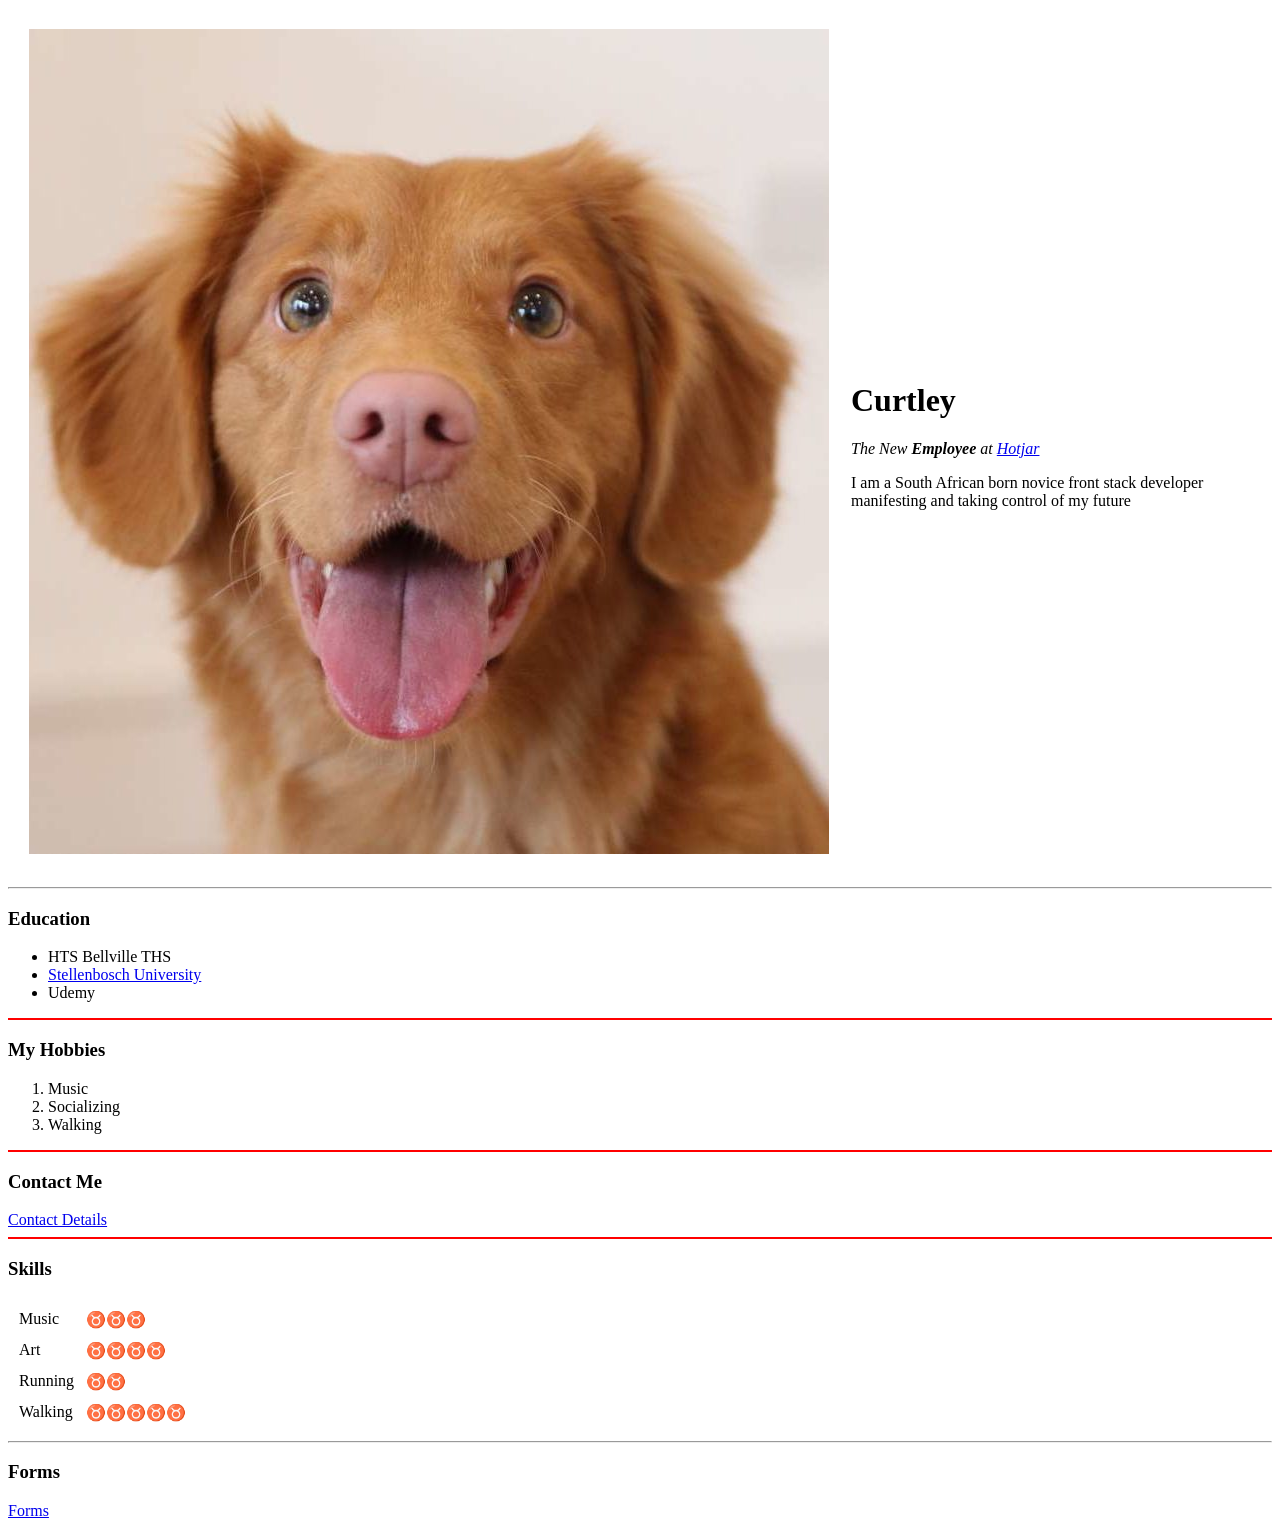
==== index.html @ 5fc42b29 "Change href" ====
<!DOCTYPE html>
<html lang="en" dir="ltr">

<head>
  <meta charset="utf-8">
  <title>The Yassification of Me</title>
</head>

<body>
  <table cellspacing="20">
    <tr>
      <td><img src="Images/322868_1100-800x825.jpeg" alt="Me"></td>
      <td>
        <h1>Curtley</h1>
        <p><em>The New <strong>Employee</strong> at <a href="https://careers.hotjar.com/o/customer-support-specialist-emea-london">Hotjar</a></em></p>
        <p>I am a South African born novice front stack developer manifesting
          and taking control of my future</p>
      </td>
    </tr>
  </table>
  <hr>
  <h3>Education</h3>
  <ul>
    <li>HTS Bellville THS</li>
    <li><a href="https://www.sun.ac.za">Stellenbosch University</a></li>
    <li>Udemy</li>
  </ul>
  <hr color = "red">
  <h3>My Hobbies</h3>
  <ol>
    <li>Music</li>
    <li>Socializing</li>
    <li>Walking</li>
  </ol>
  <hr color = "red">
  <h3>Contact Me</h3>
  <a href="HTML Personal Site/ContactMe.html">Contact Details</a>
  <br>
  <hr color = "red">
  <h3>Skills</h3>
  <table cellspacing ="10">
    <tr>
      <td>Music</td>
      <td>&#9801;&#9801;&#9801;</td. </tr>
    <tr>
      <td>Art</td>
      <td>&#9801;&#9801;&#9801;&#9801;</td>
    </tr>
    <tr>
      <td>Running</td>
      <td>&#9801;&#9801;</td>
    </tr>
    <tr>
      <td>Walking</td>
      <td>&#9801;&#9801;&#9801;&#9801;&#9801;</td>
    </tr>
  </table>
<hr>
<h3>Forms</h3>
<a href="HTML Personal Site/Inputs.html">Forms</a>
</body>

</html>
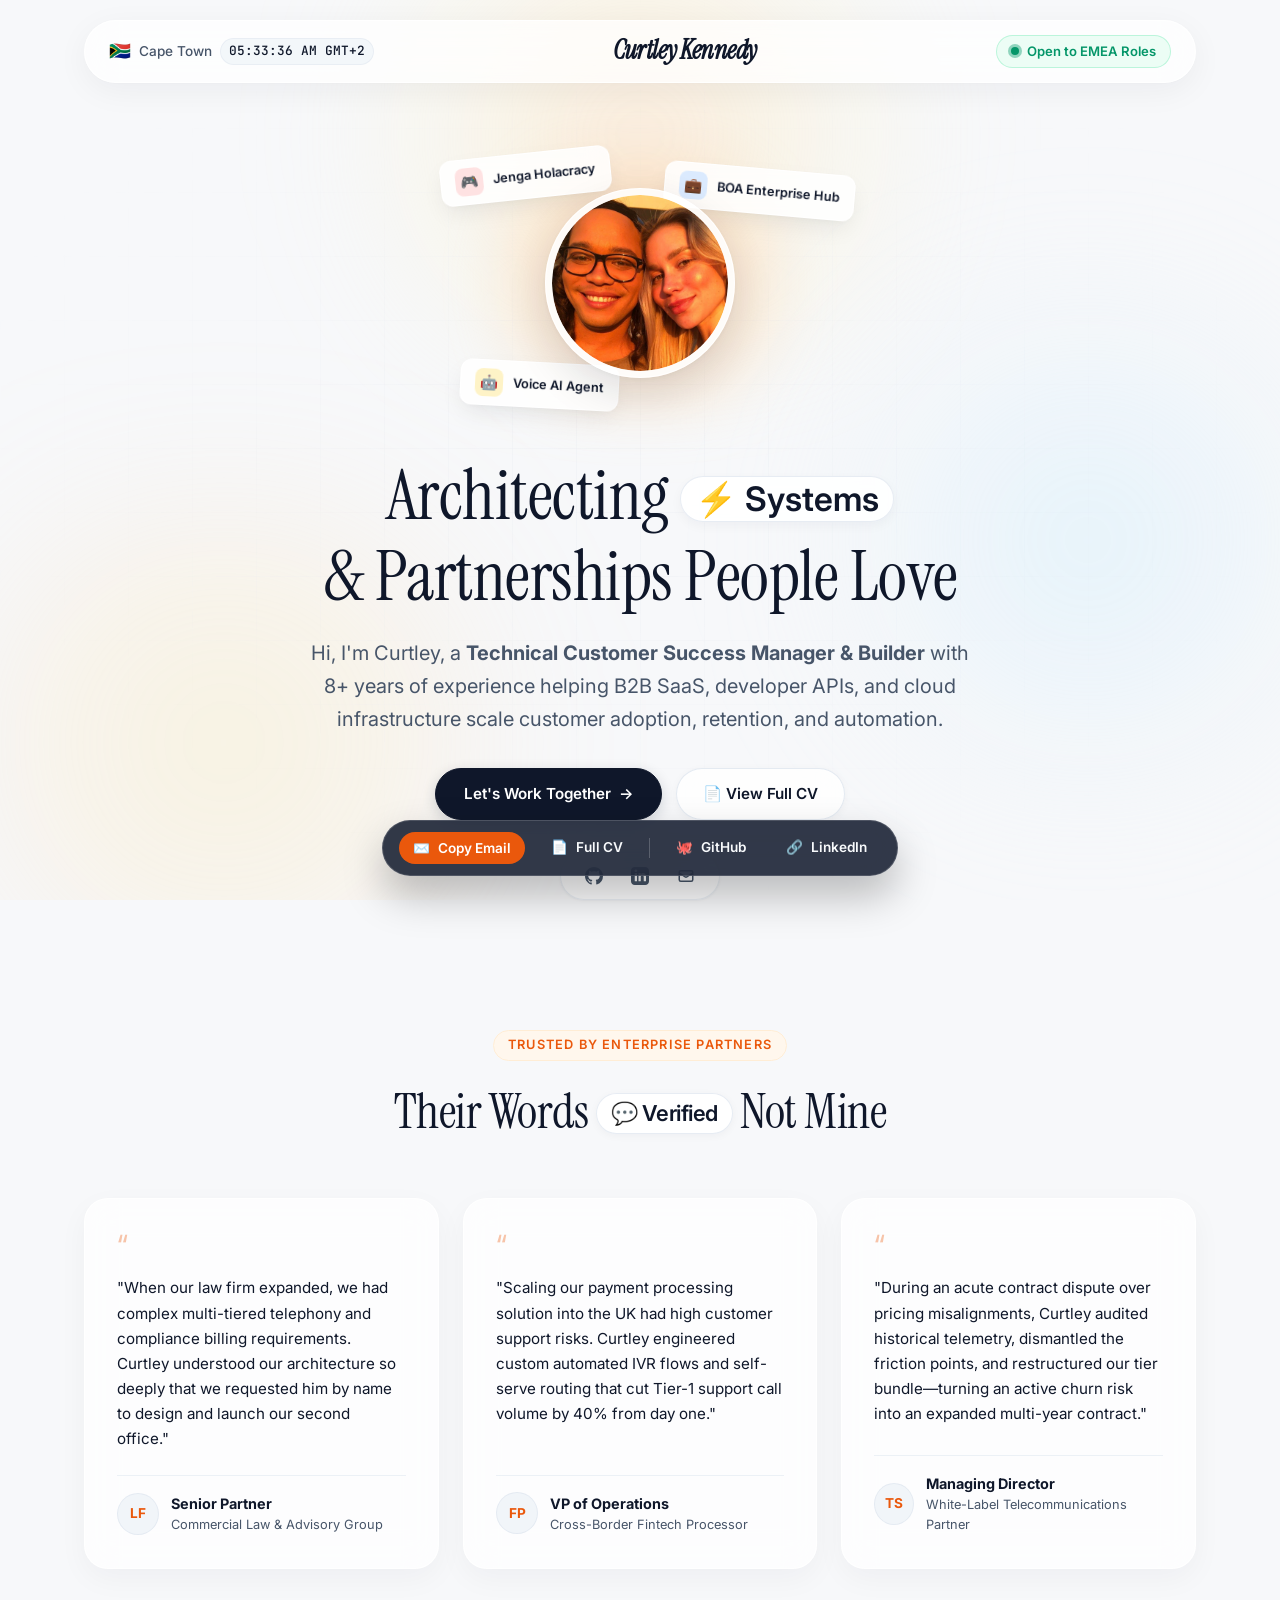
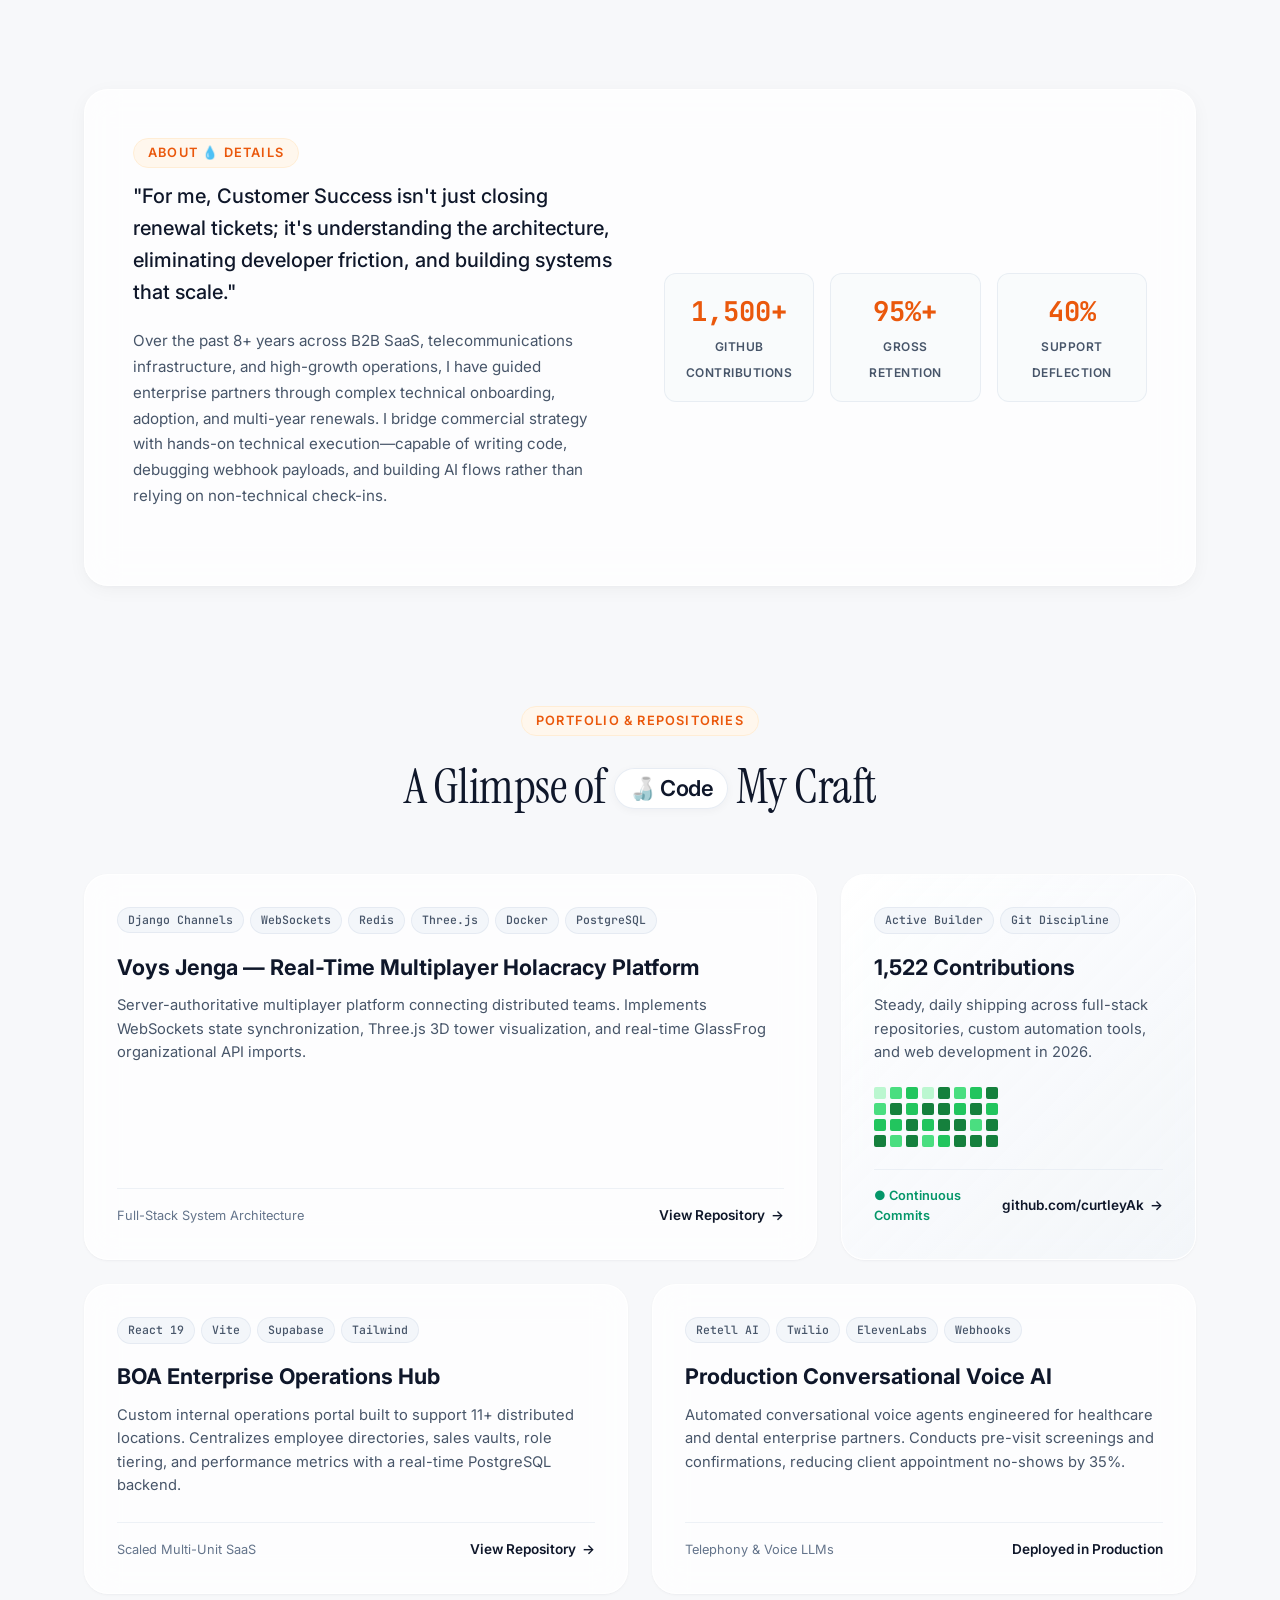
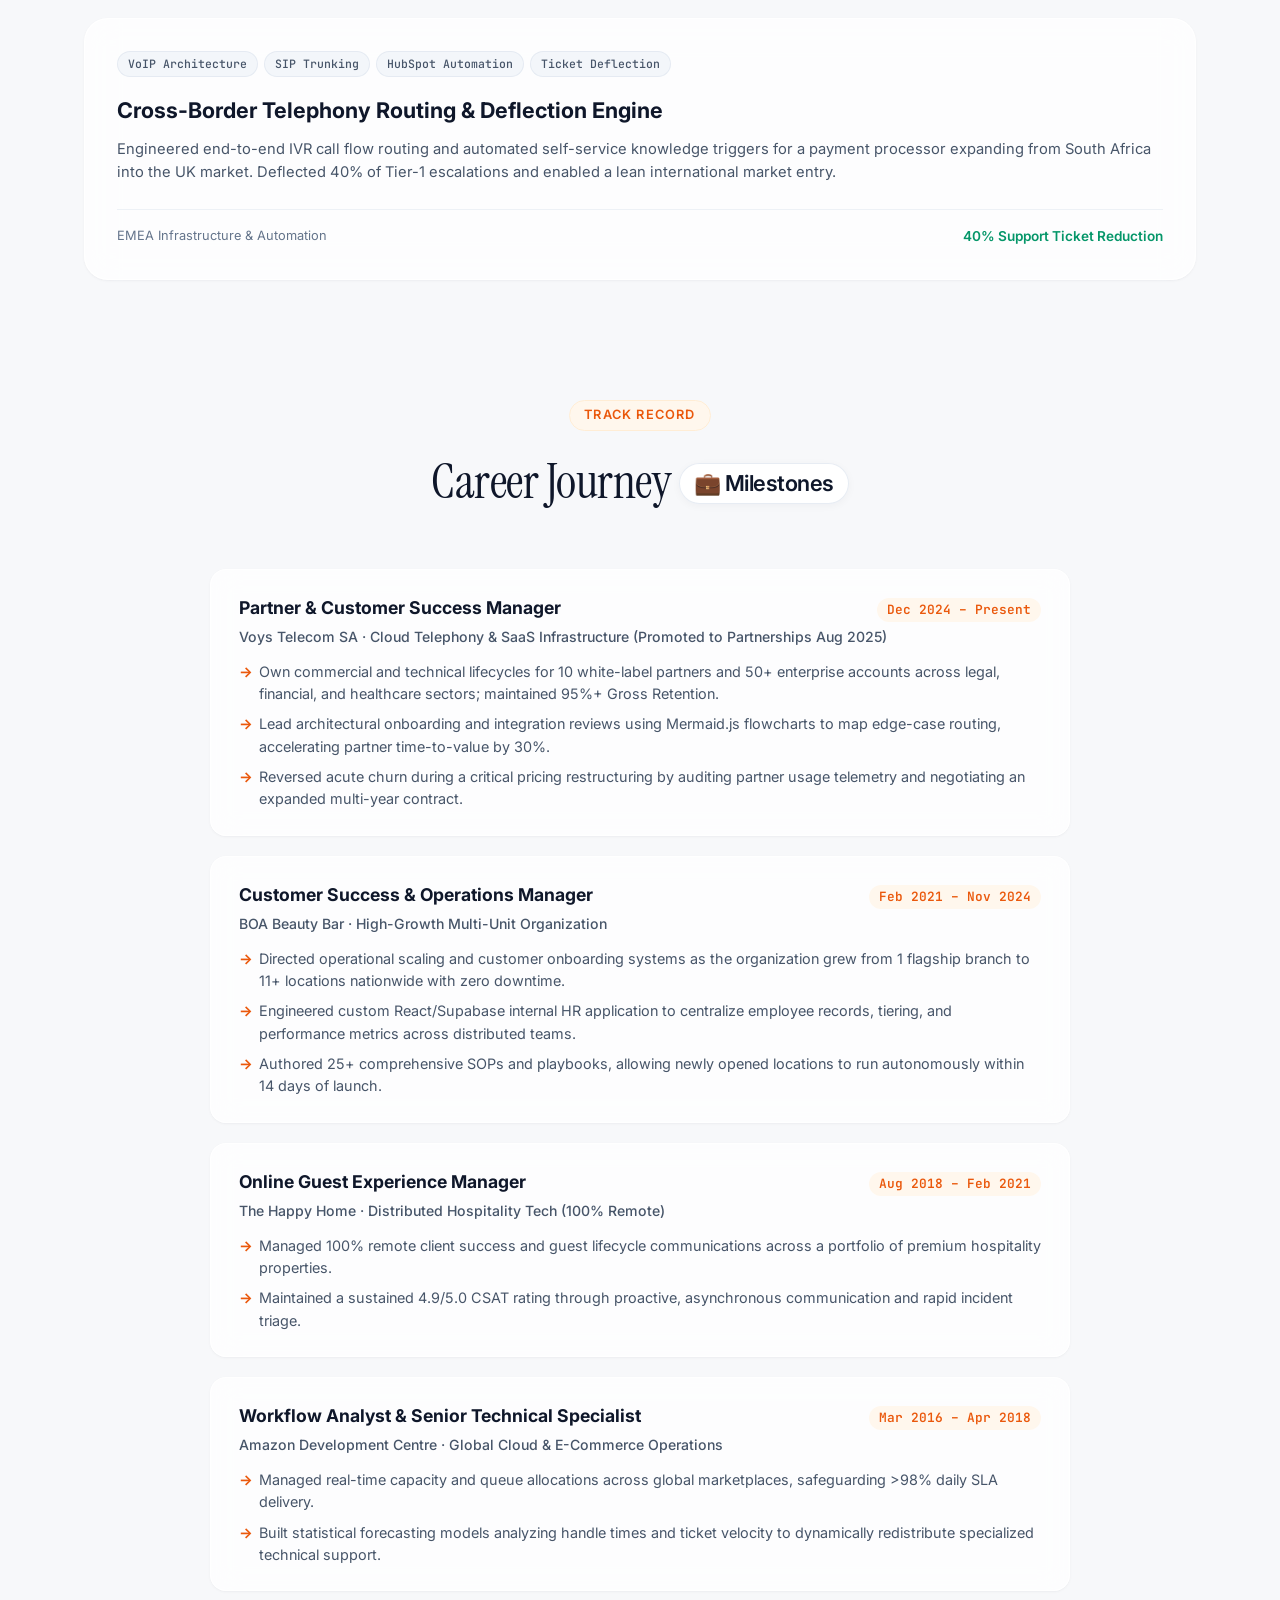
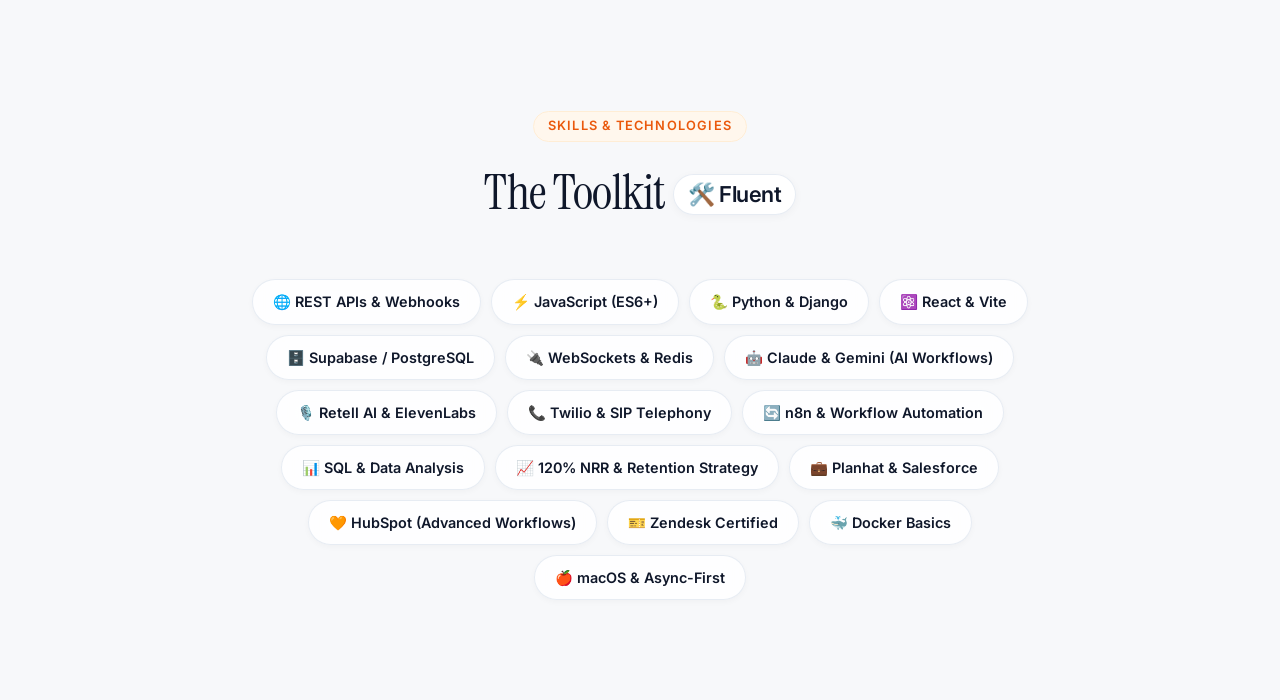
==== commit 646387cb: "feat: complete overhaul of public CV and portfolio website with editorial glassmorphism UI" ====
--- a/index.html
+++ b/index.html
@@ -1,63 +1,512 @@
 <!DOCTYPE html>
-<html lang="en" dir="ltr">
-
+<html lang="en">
 <head>
-  <meta charset="utf-8">
-  <title>The Yassification of Me</title>
+  <meta charset="UTF-8">
+  <meta name="viewport" content="width=device-width, initial-scale=1.0">
+  <title>Curtley Kennedy — Technical Customer Success Manager & Builder</title>
+  <meta name="description" content="Technical Customer Success Manager specializing in B2B SaaS, developer APIs, cloud telephony, and workflow automation. 8+ years experience guiding enterprise partners, driving 120%+ NRR, and building systems that scale.">
+  
+  <!-- Favicon -->
+  <link rel="icon" type="image/svg+xml" href="data:image/svg+xml,<svg xmlns='http://www.w3.org/2000/svg' viewBox='0 0 100 100'><text y='.9em' font-size='90'>⚡</text></svg>">
+
+  <!-- Google Fonts -->
+  <link rel="preconnect" href="https://fonts.googleapis.com">
+  <link rel="preconnect" href="https://fonts.gstatic.com" crossorigin>
+  <link href="https://fonts.googleapis.com/css2?family=Instrument+Serif:ital@0;1&family=Inter:wght@400;500;600;700&family=JetBrains+Mono:wght@400;500;600&display=swap" rel="stylesheet">
+
+  <link rel="stylesheet" href="styles.css">
 </head>
-
 <body>
-  <table cellspacing="20">
-    <tr>
-      <td><img src="Images/322868_1100-800x825.jpeg" alt="Me"></td>
-      <td>
-        <h1>Curtley</h1>
-        <p><em>The New <strong>Employee</strong> at <a href="https://careers.hotjar.com/o/customer-support-specialist-emea-london">Hotjar</a></em></p>
-        <p>I am a South African born novice front stack developer manifesting
-          and taking control of my future</p>
-      </td>
-    </tr>
-  </table>
-  <hr>
-  <h3>Education</h3>
-  <ul>
-    <li>HTS Bellville THS</li>
-    <li><a href="https://www.sun.ac.za">Stellenbosch University</a></li>
-    <li>Udemy</li>
-  </ul>
-  <hr color = "red">
-  <h3>My Hobbies</h3>
-  <ol>
-    <li>Music</li>
-    <li>Socializing</li>
-    <li>Walking</li>
-  </ol>
-  <hr color = "red">
-  <h3>Contact Me</h3>
-  <a href="HTML Personal Site/ContactMe.html">Contact Details</a>
-  <br>
-  <hr color = "red">
-  <h3>Skills</h3>
-  <table cellspacing ="10">
-    <tr>
-      <td>Music</td>
-      <td>&#9801;&#9801;&#9801;</td. </tr>
-    <tr>
-      <td>Art</td>
-      <td>&#9801;&#9801;&#9801;&#9801;</td>
-    </tr>
-    <tr>
-      <td>Running</td>
-      <td>&#9801;&#9801;</td>
-    </tr>
-    <tr>
-      <td>Walking</td>
-      <td>&#9801;&#9801;&#9801;&#9801;&#9801;</td>
-    </tr>
-  </table>
-<hr>
-<h3>Forms</h3>
-<a href="HTML Personal Site/Inputs.html">Forms</a>
+
+  <!-- Ambient Ethereal Glows -->
+  <div class="ambient-bg" aria-hidden="true">
+    <div class="glow-orb-1"></div>
+    <div class="glow-orb-2"></div>
+    <div class="glow-orb-3"></div>
+    <div class="grid-overlay"></div>
+  </div>
+
+  <!-- Sticky Floating Glass Navigation -->
+  <div class="nav-wrapper">
+    <nav class="glass-nav" aria-label="Main Navigation">
+      <div class="nav-location">
+        <span class="flag" role="img" aria-label="South Africa">🇿🇦</span>
+        <span>Cape Town</span>
+        <span id="live-time" class="time-badge">--:--:-- GMT+2</span>
+      </div>
+
+      <a href="#" class="nav-brand">Curtley Kennedy</a>
+
+      <div class="nav-status">
+        <span class="status-dot"></span>
+        <span>Open to EMEA Roles</span>
+      </div>
+    </nav>
+  </div>
+
+  <!-- Main Container -->
+  <main class="container">
+
+    <!-- HERO SECTION -->
+    <section class="hero-section">
+      <!-- Portrait & Radiating Floating Project Cards -->
+      <div class="hero-visual-stage">
+        <div class="portrait-glow"></div>
+
+        <!-- Floating Mockup 1: Voys Jenga -->
+        <div class="floating-card floating-card-1">
+          <span class="card-icon-pill card-icon-jenga">🎮</span>
+          <span>Jenga Holacracy</span>
+        </div>
+
+        <!-- Floating Mockup 2: BOA HR Portal -->
+        <div class="floating-card floating-card-2">
+          <span class="card-icon-pill card-icon-boa">💼</span>
+          <span>BOA Enterprise Hub</span>
+        </div>
+
+        <!-- Floating Mockup 3: Voice AI Bot -->
+        <div class="floating-card floating-card-3">
+          <span class="card-icon-pill card-icon-ai">🤖</span>
+          <span>Voice AI Agent</span>
+        </div>
+
+        <!-- Portrait Container -->
+        <div class="portrait-container">
+          <img src="Images/189958069_10226774351564007_5565620757300701262_n-modified.png" alt="Curtley Kennedy" class="portrait-img">
+        </div>
+      </div>
+
+      <!-- Editorial Headline -->
+      <h1 class="hero-title">
+        Architecting <span class="hero-pill-badge">⚡ Systems</span><br>
+        & Partnerships People Love
+      </h1>
+
+      <p class="hero-subtitle">
+        Hi, I'm Curtley, a <strong>Technical Customer Success Manager & Builder</strong> with 8+ years of experience helping B2B SaaS, developer APIs, and cloud infrastructure scale customer adoption, retention, and automation.
+      </p>
+
+      <!-- Action Buttons -->
+      <div class="hero-actions">
+        <a href="#contact-modal" class="btn-primary" data-modal-target="contact-modal">
+          <span>Let's Work Together</span>
+          <span>→</span>
+        </a>
+        <a href="resume.html" target="_blank" class="btn-glass">
+          <span>📄 View Full CV</span>
+        </a>
+      </div>
+
+      <!-- Social Pill Dock -->
+      <div class="social-dock">
+        <a href="https://github.com/curtleyAk" target="_blank" rel="noopener" class="social-link" title="GitHub Profile">
+          <svg fill="currentColor" viewBox="0 0 24 24"><path d="M12 0C5.37 0 0 5.37 0 12c0 5.31 3.435 9.795 8.205 11.385.6.105.825-.255.825-.57 0-.285-.015-1.23-.015-2.235-3.015.555-3.795-.735-4.035-1.41-.135-.345-.72-1.41-1.23-1.695-.42-.225-1.02-.78-.015-.795.945-.015 1.62.87 1.845 1.23 1.08 1.815 2.805 1.305 3.495.99.105-.78.42-1.305.765-1.605-2.67-.3-5.46-1.335-5.46-5.925 0-1.305.465-2.385 1.23-3.225-.12-.3-.54-1.53.12-3.18 0 0 1.005-.315 3.3 1.23.96-.27 1.98-.405 3-.405s2.04.135 3 .405c2.295-1.56 3.3-1.23 3.3-1.23.66 1.65.24 2.88.12 3.18.765.84 1.23 1.905 1.23 3.225 0 4.605-2.805 5.625-5.475 5.925.435.375.81 1.095.81 2.22 0 1.605-.015 2.895-.015 3.3 0 .315.225.69.825.57A12.02 12.02 0 0024 12c0-6.63-5.37-12-12-12z"/></svg>
+        </a>
+        <a href="https://www.linkedin.com/in/curtley-kennedy-a4a682ba/" target="_blank" rel="noopener" class="social-link" title="LinkedIn Profile">
+          <svg fill="currentColor" viewBox="0 0 24 24"><path d="M19 0h-14c-2.761 0-5 2.239-5 5v14c0 2.761 2.239 5 5 5h14c2.762 0 5-2.239 5-5v-14c0-2.761-2.761-5-5-5zm-11 19h-3v-11h3v11zm-1.5-12.268c-.966 0-1.75-.79-1.75-1.764s.784-1.764 1.75-1.764 1.75.79 1.75 1.764-.783 1.764-1.75 1.764zm13.5 12.268h-3v-5.604c0-3.368-4-3.113-4 0v5.604h-3v-11h3v1.765c1.396-2.586 7-2.777 7 2.476v6.759z"/></svg>
+        </a>
+        <a href="mailto:curtley.a.kennedy@gmail.com" class="social-link copy-email-btn" title="Copy Email Address">
+          <svg fill="none" stroke="currentColor" stroke-width="2" viewBox="0 0 24 24"><path stroke-linecap="round" stroke-linejoin="round" d="M3 8l7.89 5.26a2 2 0 002.22 0L21 8M5 19h14a2 2 0 002-2V7a2 2 0 00-2-2H5a2 2 0 00-2 2v10a2 2 0 002 2z"/></svg>
+        </a>
+      </div>
+    </section>
+
+    <!-- TESTIMONIALS / SOCIAL PROOF ("Their Words, Not Mine") -->
+    <section class="testimonials-section">
+      <div class="section-header">
+        <span class="section-tag">Trusted By Enterprise Partners</span>
+        <h2 class="section-title">
+          Their Words <span class="section-title-badge">💬 Verified</span> Not Mine
+        </h2>
+      </div>
+
+      <div class="testimonials-grid">
+        <!-- Quote 1 -->
+        <div class="testimonial-card">
+          <div>
+            <div class="quote-icon">“</div>
+            <p class="testimonial-body">
+              "When our law firm expanded, we had complex multi-tiered telephony and compliance billing requirements. Curtley understood our architecture so deeply that we requested him by name to design and launch our second office."
+            </p>
+          </div>
+          <div class="testimonial-author">
+            <div class="author-avatar">LF</div>
+            <div class="author-info">
+              <h4>Senior Partner</h4>
+              <p>Commercial Law & Advisory Group</p>
+            </div>
+          </div>
+        </div>
+
+        <!-- Quote 2 -->
+        <div class="testimonial-card">
+          <div>
+            <div class="quote-icon">“</div>
+            <p class="testimonial-body">
+              "Scaling our payment processing solution into the UK had high customer support risks. Curtley engineered custom automated IVR flows and self-serve routing that cut Tier-1 support call volume by 40% from day one."
+            </p>
+          </div>
+          <div class="testimonial-author">
+            <div class="author-avatar">FP</div>
+            <div class="author-info">
+              <h4>VP of Operations</h4>
+              <p>Cross-Border Fintech Processor</p>
+            </div>
+          </div>
+        </div>
+
+        <!-- Quote 3 -->
+        <div class="testimonial-card">
+          <div>
+            <div class="quote-icon">“</div>
+            <p class="testimonial-body">
+              "During an acute contract dispute over pricing misalignments, Curtley audited historical telemetry, dismantled the friction points, and restructured our tier bundle—turning an active churn risk into an expanded multi-year contract."
+            </p>
+          </div>
+          <div class="testimonial-author">
+            <div class="author-avatar">TS</div>
+            <div class="author-info">
+              <h4>Managing Director</h4>
+              <p>White-Label Telecommunications Partner</p>
+            </div>
+          </div>
+        </div>
+      </div>
+    </section>
+
+    <!-- ABOUT & PHILOSOPHY ("About Details") -->
+    <section class="about-section">
+      <div class="about-card">
+        <div class="about-grid">
+          <div>
+            <span class="section-tag">About 💧 Details</span>
+            <h2 class="about-lead">
+              "For me, Customer Success isn't just closing renewal tickets; it's understanding the architecture, eliminating developer friction, and building systems that scale."
+            </h2>
+            <p class="about-text">
+              Over the past 8+ years across B2B SaaS, telecommunications infrastructure, and high-growth operations, I have guided enterprise partners through complex technical onboarding, adoption, and multi-year renewals. I bridge commercial strategy with hands-on technical execution—capable of writing code, debugging webhook payloads, and building AI flows rather than relying on non-technical check-ins.
+            </p>
+          </div>
+
+          <div class="stats-row">
+            <div class="stat-item">
+              <span class="stat-num">1,500+</span>
+              <span class="stat-label">GitHub Contributions</span>
+            </div>
+            <div class="stat-item">
+              <span class="stat-num">95%+</span>
+              <span class="stat-label">Gross Retention</span>
+            </div>
+            <div class="stat-item">
+              <span class="stat-num">40%</span>
+              <span class="stat-label">Support Deflection</span>
+            </div>
+          </div>
+        </div>
+      </div>
+    </section>
+
+    <!-- CRAFT & PORTFOLIO BENTO GRID ("A Glimpse of My Craft") -->
+    <section class="portfolio-section">
+      <div class="section-header">
+        <span class="section-tag">Portfolio & Repositories</span>
+        <h2 class="section-title">
+          A Glimpse of <span class="section-title-badge">🍶 Code</span> My Craft
+        </h2>
+      </div>
+
+      <div class="bento-grid">
+
+        <!-- Bento 1: Voys Jenga Platform (Span 8) -->
+        <div class="bento-card bento-col-8">
+          <div>
+            <div class="bento-tag-list">
+              <span class="tech-tag">Django Channels</span>
+              <span class="tech-tag">WebSockets</span>
+              <span class="tech-tag">Redis</span>
+              <span class="tech-tag">Three.js</span>
+              <span class="tech-tag">Docker</span>
+              <span class="tech-tag">PostgreSQL</span>
+            </div>
+            <h3 class="bento-title">Voys Jenga — Real-Time Multiplayer Holacracy Platform</h3>
+            <p class="bento-desc">
+              Server-authoritative multiplayer platform connecting distributed teams. Implements WebSockets state synchronization, Three.js 3D tower visualization, and real-time GlassFrog organizational API imports.
+            </p>
+          </div>
+          <div class="bento-footer">
+            <span style="font-size:0.8rem; color:var(--color-text-subtle);">Full-Stack System Architecture</span>
+            <a href="https://github.com/curtleyAk/Jenga-Holocracy" target="_blank" rel="noopener" class="project-link">
+              <span>View Repository</span>
+              <span>→</span>
+            </a>
+          </div>
+        </div>
+
+        <!-- Bento 2: GitHub Contributions Badge (Span 4) -->
+        <div class="bento-card bento-col-4 github-heatmap-card">
+          <div>
+            <div class="bento-tag-list">
+              <span class="tech-tag">Active Builder</span>
+              <span class="tech-tag">Git Discipline</span>
+            </div>
+            <h3 class="bento-title">1,522 Contributions</h3>
+            <p class="bento-desc" style="margin-bottom:12px;">
+              Steady, daily shipping across full-stack repositories, custom automation tools, and web development in 2026.
+            </p>
+            <div class="heatmap-mini-grid" aria-hidden="true">
+              <!-- Illustrative mini heatmap columns -->
+              <div class="heatmap-col"><div class="heatmap-cell heat-1"></div><div class="heatmap-cell heat-2"></div><div class="heatmap-cell heat-3"></div><div class="heatmap-cell heat-4"></div></div>
+              <div class="heatmap-col"><div class="heatmap-cell heat-2"></div><div class="heatmap-cell heat-4"></div><div class="heatmap-cell heat-3"></div><div class="heatmap-cell heat-2"></div></div>
+              <div class="heatmap-col"><div class="heatmap-cell heat-3"></div><div class="heatmap-cell heat-3"></div><div class="heatmap-cell heat-4"></div><div class="heatmap-cell heat-4"></div></div>
+              <div class="heatmap-col"><div class="heatmap-cell heat-1"></div><div class="heatmap-cell heat-4"></div><div class="heatmap-cell heat-3"></div><div class="heatmap-cell heat-2"></div></div>
+              <div class="heatmap-col"><div class="heatmap-cell heat-4"></div><div class="heatmap-cell heat-4"></div><div class="heatmap-cell heat-4"></div><div class="heatmap-cell heat-3"></div></div>
+              <div class="heatmap-col"><div class="heatmap-cell heat-2"></div><div class="heatmap-cell heat-3"></div><div class="heatmap-cell heat-4"></div><div class="heatmap-cell heat-4"></div></div>
+              <div class="heatmap-col"><div class="heatmap-cell heat-3"></div><div class="heatmap-cell heat-4"></div><div class="heatmap-cell heat-2"></div><div class="heatmap-cell heat-4"></div></div>
+              <div class="heatmap-col"><div class="heatmap-cell heat-4"></div><div class="heatmap-cell heat-3"></div><div class="heatmap-cell heat-4"></div><div class="heatmap-cell heat-4"></div></div>
+            </div>
+          </div>
+          <div class="bento-footer">
+            <span style="font-size:0.8rem; color:var(--color-emerald); font-weight:600;">● Continuous Commits</span>
+            <a href="https://github.com/curtleyAk" target="_blank" rel="noopener" class="project-link">
+              <span>github.com/curtleyAk</span>
+              <span>→</span>
+            </a>
+          </div>
+        </div>
+
+        <!-- Bento 3: BOA Enterprise HR Hub (Span 6) -->
+        <div class="bento-card bento-col-6">
+          <div>
+            <div class="bento-tag-list">
+              <span class="tech-tag">React 19</span>
+              <span class="tech-tag">Vite</span>
+              <span class="tech-tag">Supabase</span>
+              <span class="tech-tag">Tailwind</span>
+            </div>
+            <h3 class="bento-title">BOA Enterprise Operations Hub</h3>
+            <p class="bento-desc">
+              Custom internal operations portal built to support 11+ distributed locations. Centralizes employee directories, sales vaults, role tiering, and performance metrics with a real-time PostgreSQL backend.
+            </p>
+          </div>
+          <div class="bento-footer">
+            <span style="font-size:0.8rem; color:var(--color-text-subtle);">Scaled Multi-Unit SaaS</span>
+            <a href="https://github.com/curtleyAk/BOA-HR-Hub-Vite" target="_blank" rel="noopener" class="project-link">
+              <span>View Repository</span>
+              <span>→</span>
+            </a>
+          </div>
+        </div>
+
+        <!-- Bento 4: Conversational Voice AI Bot (Span 6) -->
+        <div class="bento-card bento-col-6">
+          <div>
+            <div class="bento-tag-list">
+              <span class="tech-tag">Retell AI</span>
+              <span class="tech-tag">Twilio</span>
+              <span class="tech-tag">ElevenLabs</span>
+              <span class="tech-tag">Webhooks</span>
+            </div>
+            <h3 class="bento-title">Production Conversational Voice AI</h3>
+            <p class="bento-desc">
+              Automated conversational voice agents engineered for healthcare and dental enterprise partners. Conducts pre-visit screenings and confirmations, reducing client appointment no-shows by 35%.
+            </p>
+          </div>
+          <div class="bento-footer">
+            <span style="font-size:0.8rem; color:var(--color-text-subtle);">Telephony & Voice LLMs</span>
+            <span class="project-link">Deployed in Production</span>
+          </div>
+        </div>
+
+        <!-- Bento 5: Fintech IVR & Deflection Engine (Span 12) -->
+        <div class="bento-card bento-col-12">
+          <div>
+            <div class="bento-tag-list">
+              <span class="tech-tag">VoIP Architecture</span>
+              <span class="tech-tag">SIP Trunking</span>
+              <span class="tech-tag">HubSpot Automation</span>
+              <span class="tech-tag">Ticket Deflection</span>
+            </div>
+            <h3 class="bento-title">Cross-Border Telephony Routing & Deflection Engine</h3>
+            <p class="bento-desc">
+              Engineered end-to-end IVR call flow routing and automated self-service knowledge triggers for a payment processor expanding from South Africa into the UK market. Deflected 40% of Tier-1 escalations and enabled a lean international market entry.
+            </p>
+          </div>
+          <div class="bento-footer">
+            <span style="font-size:0.8rem; color:var(--color-text-subtle);">EMEA Infrastructure & Automation</span>
+            <span class="project-link" style="color:var(--color-emerald);">40% Support Ticket Reduction</span>
+          </div>
+        </div>
+
+      </div>
+    </section>
+
+    <!-- CAREER MILESTONES (TIMELINE) -->
+    <section class="timeline-section">
+      <div class="section-header">
+        <span class="section-tag">Track Record</span>
+        <h2 class="section-title">
+          Career Journey <span class="section-title-badge">💼 Milestones</span>
+        </h2>
+      </div>
+
+      <div class="timeline-list">
+
+        <!-- Voys Telecom SA -->
+        <div class="timeline-card">
+          <div class="timeline-header">
+            <span class="timeline-role">Partner & Customer Success Manager</span>
+            <span class="timeline-date">Dec 2024 – Present</span>
+          </div>
+          <div class="timeline-company">Voys Telecom SA · Cloud Telephony & SaaS Infrastructure (Promoted to Partnerships Aug 2025)</div>
+          <ul class="timeline-bullets">
+            <li>Own commercial and technical lifecycles for 10 white-label partners and 50+ enterprise accounts across legal, financial, and healthcare sectors; maintained 95%+ Gross Retention.</li>
+            <li>Lead architectural onboarding and integration reviews using Mermaid.js flowcharts to map edge-case routing, accelerating partner time-to-value by 30%.</li>
+            <li>Reversed acute churn during a critical pricing restructuring by auditing partner usage telemetry and negotiating an expanded multi-year contract.</li>
+          </ul>
+        </div>
+
+        <!-- BOA Beauty Bar -->
+        <div class="timeline-card">
+          <div class="timeline-header">
+            <span class="timeline-role">Customer Success & Operations Manager</span>
+            <span class="timeline-date">Feb 2021 – Nov 2024</span>
+          </div>
+          <div class="timeline-company">BOA Beauty Bar · High-Growth Multi-Unit Organization</div>
+          <ul class="timeline-bullets">
+            <li>Directed operational scaling and customer onboarding systems as the organization grew from 1 flagship branch to 11+ locations nationwide with zero downtime.</li>
+            <li>Engineered custom React/Supabase internal HR application to centralize employee records, tiering, and performance metrics across distributed teams.</li>
+            <li>Authored 25+ comprehensive SOPs and playbooks, allowing newly opened locations to run autonomously within 14 days of launch.</li>
+          </ul>
+        </div>
+
+        <!-- The Happy Home -->
+        <div class="timeline-card">
+          <div class="timeline-header">
+            <span class="timeline-role">Online Guest Experience Manager</span>
+            <span class="timeline-date">Aug 2018 – Feb 2021</span>
+          </div>
+          <div class="timeline-company">The Happy Home · Distributed Hospitality Tech (100% Remote)</div>
+          <ul class="timeline-bullets">
+            <li>Managed 100% remote client success and guest lifecycle communications across a portfolio of premium hospitality properties.</li>
+            <li>Maintained a sustained 4.9/5.0 CSAT rating through proactive, asynchronous communication and rapid incident triage.</li>
+          </ul>
+        </div>
+
+        <!-- Amazon Development Centre -->
+        <div class="timeline-card">
+          <div class="timeline-header">
+            <span class="timeline-role">Workflow Analyst & Senior Technical Specialist</span>
+            <span class="timeline-date">Mar 2016 – Apr 2018</span>
+          </div>
+          <div class="timeline-company">Amazon Development Centre · Global Cloud & E-Commerce Operations</div>
+          <ul class="timeline-bullets">
+            <li>Managed real-time capacity and queue allocations across global marketplaces, safeguarding >98% daily SLA delivery.</li>
+            <li>Built statistical forecasting models analyzing handle times and ticket velocity to dynamically redistribute specialized technical support.</li>
+          </ul>
+        </div>
+
+      </div>
+    </section>
+
+    <!-- INTERACTIVE TOOLKIT -->
+    <section class="toolkit-section">
+      <div class="section-header">
+        <span class="section-tag">Skills & Technologies</span>
+        <h2 class="section-title">
+          The Toolkit <span class="section-title-badge">🛠️ Fluent</span>
+        </h2>
+      </div>
+
+      <div class="toolkit-cloud">
+        <span class="skill-chip">🌐 REST APIs & Webhooks</span>
+        <span class="skill-chip">⚡ JavaScript (ES6+)</span>
+        <span class="skill-chip">🐍 Python & Django</span>
+        <span class="skill-chip">⚛️ React & Vite</span>
+        <span class="skill-chip">🗄️ Supabase / PostgreSQL</span>
+        <span class="skill-chip">🔌 WebSockets & Redis</span>
+        <span class="skill-chip">🤖 Claude & Gemini (AI Workflows)</span>
+        <span class="skill-chip">🎙️ Retell AI & ElevenLabs</span>
+        <span class="skill-chip">📞 Twilio & SIP Telephony</span>
+        <span class="skill-chip">🔄 n8n & Workflow Automation</span>
+        <span class="skill-chip">📊 SQL & Data Analysis</span>
+        <span class="skill-chip">📈 120% NRR & Retention Strategy</span>
+        <span class="skill-chip">💼 Planhat & Salesforce</span>
+        <span class="skill-chip">🧡 HubSpot (Advanced Workflows)</span>
+        <span class="skill-chip">🎫 Zendesk Certified</span>
+        <span class="skill-chip">🐳 Docker Basics</span>
+        <span class="skill-chip">🍎 macOS & Async-First</span>
+      </div>
+    </section>
+
+  </main>
+
+  <!-- FLOATING ACTION DOCK (BOTTOM DOCK) -->
+  <div class="floating-dock-container">
+    <div class="floating-dock">
+      <button class="dock-btn dock-btn-accent copy-email-btn" title="Copy email address to clipboard">
+        <span>✉️</span>
+        <span>Copy Email</span>
+      </button>
+
+      <a href="resume.html" target="_blank" class="dock-btn">
+        <span>📄</span>
+        <span>Full CV</span>
+      </a>
+
+      <div class="dock-divider"></div>
+
+      <a href="https://github.com/curtleyAk" target="_blank" rel="noopener" class="dock-btn" title="GitHub">
+        <span>🐙</span>
+        <span>GitHub</span>
+      </a>
+
+      <a href="https://www.linkedin.com/in/curtley-kennedy-a4a682ba/" target="_blank" rel="noopener" class="dock-btn" title="LinkedIn">
+        <span>🔗</span>
+        <span>LinkedIn</span>
+      </a>
+    </div>
+  </div>
+
+  <!-- TOAST NOTIFICATION -->
+  <div id="toast-notice" class="toast-notice" role="status" aria-live="polite"></div>
+
+  <!-- CONTACT MODAL -->
+  <div id="contact-modal" class="modal-overlay" role="dialog" aria-modal="true" aria-labelledby="modal-title">
+    <div class="modal-window">
+      <button class="modal-close-btn" data-modal-close aria-label="Close dialog">✕</button>
+
+      <div style="margin-bottom: 24px;">
+        <span class="section-tag">Let's Connect</span>
+        <h3 id="modal-title" style="font-family:var(--font-serif); font-size:2rem; margin-top:8px;">Start a Conversation</h3>
+        <p style="color:var(--color-text-muted); font-size:0.95rem; margin-top:6px;">
+          I'm currently exploring Technical Customer Success Manager and Partner Success opportunities across the EMEA region.
+        </p>
+      </div>
+
+      <div style="background:#f8fafc; border:1px solid #e2e8f0; border-radius:var(--radius-lg); padding:20px; margin-bottom:24px;">
+        <div style="display:flex; justify-content:space-between; align-items:center; margin-bottom:12px;">
+          <span style="font-size:0.85rem; font-weight:600; color:var(--color-text-muted);">Direct Email:</span>
+          <button class="copy-email-btn" style="background:#ffffff; border:1px solid #cbd5e1; border-radius:var(--radius-full); padding:4px 12px; font-size:0.8rem; font-weight:600; cursor:pointer;">Copy</button>
+        </div>
+        <div style="font-family:var(--font-mono); font-size:1.05rem; font-weight:600; color:var(--color-accent);">
+          curtley.a.kennedy@gmail.com
+        </div>
+      </div>
+
+      <div style="display:flex; gap:12px; flex-wrap:wrap;">
+        <a href="mailto:curtley.a.kennedy@gmail.com?subject=Technical%20CSM%20Opportunity" class="btn-primary" style="flex:1; justify-content:center;">
+          <span>Open Email Client</span>
+          <span>✉️</span>
+        </a>
+        <a href="https://www.linkedin.com/in/curtley-kennedy-a4a682ba/" target="_blank" rel="noopener" class="btn-glass" style="flex:1; justify-content:center;">
+          <span>Message on LinkedIn</span>
+          <span>🔗</span>
+        </a>
+      </div>
+    </div>
+  </div>
+
+  <script src="app.js"></script>
 </body>
-
 </html>
--- a/styles.css
+++ b/styles.css
@@ -0,0 +1,1092 @@
+:root {
+  --font-serif: 'Instrument Serif', 'Playfair Display', Georgia, serif;
+  --font-sans: 'Inter', -apple-system, BlinkMacSystemFont, 'Segoe UI', Roboto, sans-serif;
+  --font-mono: 'JetBrains Mono', monospace;
+
+  --color-bg-base: #f7f8fa;
+  --color-surface: rgba(255, 255, 255, 0.72);
+  --color-surface-hover: rgba(255, 255, 255, 0.9);
+  --color-surface-solid: #ffffff;
+  --color-border: rgba(226, 232, 240, 0.8);
+  --color-border-glow: rgba(255, 255, 255, 0.9);
+  
+  --color-text-main: #0f172a;
+  --color-text-muted: #475569;
+  --color-text-subtle: #64748b;
+  
+  --color-accent: #ea580c;
+  --color-accent-light: #fff7ed;
+  --color-accent-border: #ffedd5;
+  --color-emerald: #059669;
+  --color-emerald-light: #ecfdf5;
+
+  --shadow-sm: 0 1px 3px rgba(15, 23, 42, 0.04), 0 1px 2px rgba(15, 23, 42, 0.02);
+  --shadow-md: 0 4px 20px -2px rgba(15, 23, 42, 0.05), 0 2px 6px -1px rgba(15, 23, 42, 0.03);
+  --shadow-lg: 0 12px 36px -4px rgba(15, 23, 42, 0.08), 0 4px 12px -2px rgba(15, 23, 42, 0.04);
+  --shadow-glow: 0 0 40px rgba(234, 88, 12, 0.12);
+
+  --radius-full: 9999px;
+  --radius-xl: 24px;
+  --radius-lg: 16px;
+  --radius-md: 12px;
+  --radius-sm: 8px;
+}
+
+* {
+  box-sizing: border-box;
+  margin: 0;
+  padding: 0;
+}
+
+html {
+  scroll-behavior: smooth;
+  font-size: 16px;
+}
+
+body {
+  font-family: var(--font-sans);
+  color: var(--color-text-main);
+  background-color: var(--color-bg-base);
+  min-height: 100vh;
+  line-height: 1.6;
+  overflow-x: hidden;
+  position: relative;
+  -webkit-font-smoothing: antialiased;
+}
+
+/* Atmospheric Ambient Background */
+.ambient-bg {
+  position: fixed;
+  top: 0;
+  left: 0;
+  width: 100vw;
+  height: 100vh;
+  pointer-events: none;
+  z-index: -1;
+  overflow: hidden;
+}
+
+.glow-orb-1 {
+  position: absolute;
+  top: -10%;
+  left: 20%;
+  width: 60vw;
+  height: 50vh;
+  background: radial-gradient(circle, rgba(254, 215, 170, 0.45) 0%, rgba(254, 243, 199, 0.25) 40%, transparent 70%);
+  filter: blur(60px);
+  animation: floatOrb 18s ease-in-out infinite alternate;
+}
+
+.glow-orb-2 {
+  position: absolute;
+  top: 30%;
+  right: -10%;
+  width: 50vw;
+  height: 60vh;
+  background: radial-gradient(circle, rgba(186, 230, 253, 0.35) 0%, rgba(224, 242, 254, 0.2) 45%, transparent 70%);
+  filter: blur(70px);
+  animation: floatOrb 22s ease-in-out infinite alternate-reverse;
+}
+
+.glow-orb-3 {
+  position: absolute;
+  bottom: -10%;
+  left: -10%;
+  width: 55vw;
+  height: 55vh;
+  background: radial-gradient(circle, rgba(253, 230, 138, 0.25) 0%, rgba(254, 215, 170, 0.15) 50%, transparent 70%);
+  filter: blur(80px);
+}
+
+@keyframes floatOrb {
+  0% { transform: translateY(0px) scale(1); }
+  100% { transform: translateY(40px) scale(1.08); }
+}
+
+/* Grid overlay */
+.grid-overlay {
+  position: absolute;
+  inset: 0;
+  background-image: 
+    linear-gradient(to right, rgba(203, 213, 225, 0.15) 1px, transparent 1px),
+    linear-gradient(to bottom, rgba(203, 213, 225, 0.15) 1px, transparent 1px);
+  background-size: 64px 64px;
+  mask-image: radial-gradient(ellipse at center, rgba(0,0,0,0.7) 0%, transparent 75%);
+  -webkit-mask-image: radial-gradient(ellipse at center, rgba(0,0,0,0.7) 0%, transparent 75%);
+}
+
+/* Container */
+.container {
+  max-width: 1160px;
+  margin: 0 auto;
+  padding: 0 24px;
+}
+
+/* Navigation Bar */
+.nav-wrapper {
+  position: sticky;
+  top: 20px;
+  z-index: 100;
+  padding: 0 24px;
+  margin-bottom: 40px;
+}
+
+.glass-nav {
+  max-width: 1112px;
+  margin: 0 auto;
+  background: rgba(255, 255, 255, 0.75);
+  backdrop-filter: blur(16px);
+  -webkit-backdrop-filter: blur(16px);
+  border: 1px solid rgba(255, 255, 255, 0.85);
+  box-shadow: 0 8px 32px rgba(15, 23, 42, 0.05), 0 1px 2px rgba(0,0,0,0.02);
+  border-radius: var(--radius-full);
+  padding: 10px 24px;
+  display: flex;
+  justify-content: space-between;
+  align-items: center;
+  transition: all 0.3s ease;
+}
+
+.nav-location {
+  display: flex;
+  align-items: center;
+  gap: 8px;
+  font-size: 0.85rem;
+  font-weight: 500;
+  color: var(--color-text-muted);
+}
+
+.nav-location .flag {
+  font-size: 1.1rem;
+}
+
+.time-badge {
+  font-family: var(--font-mono);
+  font-size: 0.8rem;
+  background: rgba(241, 245, 249, 0.8);
+  padding: 2px 8px;
+  border-radius: var(--radius-full);
+  color: var(--color-text-main);
+  border: 1px solid rgba(226, 232, 240, 0.6);
+}
+
+.nav-brand {
+  font-family: var(--font-serif);
+  font-size: 1.6rem;
+  font-style: italic;
+  font-weight: 600;
+  color: var(--color-text-main);
+  text-decoration: none;
+  letter-spacing: -0.5px;
+}
+
+.nav-status {
+  display: flex;
+  align-items: center;
+  gap: 8px;
+  font-size: 0.82rem;
+  font-weight: 600;
+  color: var(--color-emerald);
+  background: var(--color-emerald-light);
+  border: 1px solid rgba(167, 243, 208, 0.7);
+  padding: 5px 14px;
+  border-radius: var(--radius-full);
+}
+
+.status-dot {
+  width: 8px;
+  height: 8px;
+  background-color: var(--color-emerald);
+  border-radius: 50%;
+  position: relative;
+}
+
+.status-dot::after {
+  content: '';
+  position: absolute;
+  inset: -3px;
+  border-radius: 50%;
+  background-color: var(--color-emerald);
+  opacity: 0.4;
+  animation: pulseBeacon 2s infinite;
+}
+
+@keyframes pulseBeacon {
+  0% { transform: scale(1); opacity: 0.5; }
+  50% { transform: scale(2); opacity: 0; }
+  100% { transform: scale(1); opacity: 0; }
+}
+
+/* Hero Section */
+.hero-section {
+  padding: 40px 0 70px;
+  text-align: center;
+  position: relative;
+}
+
+.hero-visual-stage {
+  position: relative;
+  width: 320px;
+  height: 280px;
+  margin: 0 auto 32px;
+  display: flex;
+  align-items: center;
+  justify-content: center;
+}
+
+.portrait-glow {
+  position: absolute;
+  inset: 10px;
+  background: radial-gradient(circle, rgba(234, 88, 12, 0.25) 0%, rgba(254, 215, 170, 0.3) 60%, transparent 80%);
+  filter: blur(25px);
+  z-index: 1;
+}
+
+.portrait-container {
+  position: relative;
+  width: 190px;
+  height: 190px;
+  border-radius: 50%;
+  padding: 6px;
+  background: rgba(255, 255, 255, 0.85);
+  box-shadow: 0 16px 40px rgba(15, 23, 42, 0.12), 0 2px 6px rgba(0,0,0,0.04);
+  border: 1px solid rgba(255, 255, 255, 0.9);
+  z-index: 3;
+  overflow: hidden;
+  transition: transform 0.4s cubic-bezier(0.16, 1, 0.3, 1);
+}
+
+.portrait-container:hover {
+  transform: scale(1.03);
+}
+
+.portrait-img {
+  width: 100%;
+  height: 100%;
+  object-fit: cover;
+  border-radius: 50%;
+}
+
+/* Floating Project Mockup Cards behind Portrait */
+.floating-card {
+  position: absolute;
+  background: rgba(255, 255, 255, 0.85);
+  backdrop-filter: blur(12px);
+  -webkit-backdrop-filter: blur(12px);
+  border: 1px solid rgba(255, 255, 255, 0.9);
+  padding: 8px 14px;
+  border-radius: var(--radius-md);
+  box-shadow: 0 10px 25px -4px rgba(15, 23, 42, 0.08), 0 4px 8px -2px rgba(15, 23, 42, 0.03);
+  z-index: 2;
+  display: flex;
+  align-items: center;
+  gap: 10px;
+  font-size: 0.8rem;
+  font-weight: 600;
+  color: var(--color-text-main);
+  transition: all 0.4s ease;
+}
+
+.floating-card:hover {
+  transform: translateY(-4px) scale(1.05);
+  box-shadow: 0 16px 32px rgba(15, 23, 42, 0.12);
+  z-index: 4;
+}
+
+.floating-card-1 {
+  top: 10px;
+  left: -40px;
+  transform: rotate(-6deg);
+}
+
+.floating-card-2 {
+  top: 25px;
+  right: -55px;
+  transform: rotate(5deg);
+}
+
+.floating-card-3 {
+  bottom: 15px;
+  left: -20px;
+  transform: rotate(3deg);
+}
+
+.card-icon-pill {
+  width: 28px;
+  height: 28px;
+  border-radius: var(--radius-sm);
+  display: flex;
+  align-items: center;
+  justify-content: center;
+  font-size: 0.9rem;
+}
+
+.card-icon-jenga { background: #fee2e2; color: #ef4444; }
+.card-icon-boa { background: #dbeafe; color: #3b82f6; }
+.card-icon-ai { background: #fef3c7; color: #d97706; }
+
+/* Hero Headline & Editorial Typography */
+.hero-title {
+  font-family: var(--font-serif);
+  font-size: clamp(2.6rem, 5.5vw, 4.4rem);
+  line-height: 1.15;
+  color: var(--color-text-main);
+  margin-bottom: 20px;
+  font-weight: 500;
+  letter-spacing: -0.5px;
+}
+
+.hero-pill-badge {
+  display: inline-flex;
+  align-items: center;
+  gap: 6px;
+  background: rgba(255, 255, 255, 0.9);
+  backdrop-filter: blur(8px);
+  border: 1px solid rgba(226, 232, 240, 0.8);
+  box-shadow: 0 4px 12px rgba(15, 23, 42, 0.04);
+  padding: 3px 14px;
+  border-radius: var(--radius-full);
+  font-family: var(--font-sans);
+  font-size: 0.48em;
+  font-weight: 600;
+  color: var(--color-text-main);
+  vertical-align: middle;
+  transform: translateY(-2px);
+  letter-spacing: 0;
+}
+
+.hero-subtitle {
+  font-size: clamp(1rem, 1.8vw, 1.25rem);
+  color: var(--color-text-muted);
+  max-width: 680px;
+  margin: 0 auto 32px;
+  line-height: 1.65;
+  font-weight: 400;
+}
+
+/* Call to Action Buttons */
+.hero-actions {
+  display: flex;
+  justify-content: center;
+  align-items: center;
+  gap: 14px;
+  flex-wrap: wrap;
+  margin-bottom: 32px;
+}
+
+.btn-primary {
+  background: var(--color-text-main);
+  color: #ffffff;
+  padding: 13px 28px;
+  border-radius: var(--radius-full);
+  font-size: 0.95rem;
+  font-weight: 600;
+  text-decoration: none;
+  display: inline-flex;
+  align-items: center;
+  gap: 8px;
+  box-shadow: 0 4px 14px rgba(15, 23, 42, 0.16);
+  transition: all 0.25s ease;
+  border: 1px solid var(--color-text-main);
+  cursor: pointer;
+}
+
+.btn-primary:hover {
+  background: #1e293b;
+  transform: translateY(-2px);
+  box-shadow: 0 8px 22px rgba(15, 23, 42, 0.22);
+}
+
+.btn-glass {
+  background: rgba(255, 255, 255, 0.8);
+  backdrop-filter: blur(12px);
+  -webkit-backdrop-filter: blur(12px);
+  color: var(--color-text-main);
+  padding: 13px 26px;
+  border-radius: var(--radius-full);
+  font-size: 0.95rem;
+  font-weight: 600;
+  text-decoration: none;
+  display: inline-flex;
+  align-items: center;
+  gap: 8px;
+  border: 1px solid rgba(226, 232, 240, 0.9);
+  box-shadow: 0 2px 8px rgba(15, 23, 42, 0.04);
+  transition: all 0.25s ease;
+  cursor: pointer;
+}
+
+.btn-glass:hover {
+  background: rgba(255, 255, 255, 0.98);
+  border-color: #cbd5e1;
+  transform: translateY(-2px);
+  box-shadow: 0 6px 18px rgba(15, 23, 42, 0.08);
+}
+
+/* Social links pill dock */
+.social-dock {
+  display: inline-flex;
+  align-items: center;
+  gap: 12px;
+  background: rgba(255, 255, 255, 0.7);
+  backdrop-filter: blur(10px);
+  padding: 6px 16px;
+  border-radius: var(--radius-full);
+  border: 1px solid rgba(226, 232, 240, 0.7);
+  box-shadow: var(--shadow-sm);
+}
+
+.social-link {
+  color: var(--color-text-muted);
+  display: flex;
+  align-items: center;
+  justify-content: center;
+  width: 34px;
+  height: 34px;
+  border-radius: 50%;
+  transition: all 0.2s ease;
+  text-decoration: none;
+}
+
+.social-link:hover {
+  color: var(--color-accent);
+  background: rgba(255, 255, 255, 0.95);
+  transform: scale(1.1);
+}
+
+.social-link svg {
+  width: 18px;
+  height: 18px;
+}
+
+/* Section Header Component */
+.section-header {
+  text-align: center;
+  margin-bottom: 48px;
+}
+
+.section-tag {
+  display: inline-block;
+  font-size: 0.8rem;
+  font-weight: 600;
+  text-transform: uppercase;
+  letter-spacing: 1.2px;
+  color: var(--color-accent);
+  background: var(--color-accent-light);
+  border: 1px solid var(--color-accent-border);
+  padding: 4px 14px;
+  border-radius: var(--radius-full);
+  margin-bottom: 12px;
+}
+
+.section-title {
+  font-family: var(--font-serif);
+  font-size: clamp(2.2rem, 3.8vw, 3.2rem);
+  font-weight: 500;
+  color: var(--color-text-main);
+  letter-spacing: -0.5px;
+}
+
+.section-title-badge {
+  display: inline-flex;
+  align-items: center;
+  gap: 6px;
+  background: rgba(255, 255, 255, 0.9);
+  padding: 2px 14px;
+  border-radius: var(--radius-full);
+  font-family: var(--font-sans);
+  font-size: 0.45em;
+  font-weight: 600;
+  border: 1px solid rgba(226, 232, 240, 0.8);
+  box-shadow: 0 2px 8px rgba(15, 23, 42, 0.04);
+  vertical-align: middle;
+  transform: translateY(-2px);
+}
+
+/* Testimonials / Social Proof ("Their Words, Not Mine") */
+.testimonials-section {
+  padding: 60px 0;
+}
+
+.testimonials-grid {
+  display: grid;
+  grid-template-columns: repeat(auto-fit, minmax(320px, 1fr));
+  gap: 24px;
+}
+
+.testimonial-card {
+  background: rgba(255, 255, 255, 0.72);
+  backdrop-filter: blur(16px);
+  -webkit-backdrop-filter: blur(16px);
+  border: 1px solid rgba(255, 255, 255, 0.85);
+  border-radius: var(--radius-xl);
+  padding: 32px;
+  box-shadow: 0 10px 30px rgba(15, 23, 42, 0.04);
+  display: flex;
+  flex-direction: column;
+  justify-content: space-between;
+  transition: all 0.35s cubic-bezier(0.16, 1, 0.3, 1);
+  position: relative;
+  overflow: hidden;
+}
+
+.testimonial-card::before {
+  content: '';
+  position: absolute;
+  top: 0;
+  left: 0;
+  right: 0;
+  height: 3px;
+  background: linear-gradient(90deg, #ea580c, #f59e0b, #3b82f6);
+  opacity: 0;
+  transition: opacity 0.3s ease;
+}
+
+.testimonial-card:hover {
+  transform: translateY(-5px);
+  background: rgba(255, 255, 255, 0.9);
+  box-shadow: 0 16px 40px rgba(15, 23, 42, 0.08);
+}
+
+.testimonial-card:hover::before {
+  opacity: 1;
+}
+
+.quote-icon {
+  font-size: 2rem;
+  line-height: 1;
+  color: #ea580c;
+  opacity: 0.35;
+  margin-bottom: 12px;
+}
+
+.testimonial-body {
+  font-size: 0.95rem;
+  color: var(--color-text-main);
+  line-height: 1.65;
+  margin-bottom: 24px;
+  font-style: normal;
+}
+
+.testimonial-author {
+  display: flex;
+  align-items: center;
+  gap: 12px;
+  border-top: 1px solid rgba(226, 232, 240, 0.6);
+  padding-top: 16px;
+}
+
+.author-avatar {
+  width: 42px;
+  height: 42px;
+  border-radius: 50%;
+  background: #f1f5f9;
+  display: flex;
+  align-items: center;
+  justify-content: center;
+  font-weight: 700;
+  font-size: 0.85rem;
+  color: var(--color-accent);
+  border: 1px solid rgba(226, 232, 240, 0.8);
+}
+
+.author-info h4 {
+  font-size: 0.9rem;
+  font-weight: 700;
+  color: var(--color-text-main);
+}
+
+.author-info p {
+  font-size: 0.8rem;
+  color: var(--color-text-muted);
+}
+
+/* About & Philosophy Section */
+.about-section {
+  padding: 60px 0;
+}
+
+.about-card {
+  background: rgba(255, 255, 255, 0.75);
+  backdrop-filter: blur(16px);
+  border: 1px solid rgba(255, 255, 255, 0.9);
+  border-radius: var(--radius-xl);
+  padding: 48px;
+  box-shadow: var(--shadow-md);
+}
+
+.about-grid {
+  display: grid;
+  grid-template-columns: 1fr 1fr;
+  gap: 48px;
+  align-items: center;
+}
+
+.about-lead {
+  font-size: 1.25rem;
+  font-weight: 500;
+  color: var(--color-text-main);
+  line-height: 1.6;
+  margin-bottom: 20px;
+}
+
+.about-text {
+  font-size: 0.95rem;
+  color: var(--color-text-muted);
+  line-height: 1.7;
+  margin-bottom: 28px;
+}
+
+.stats-row {
+  display: grid;
+  grid-template-columns: repeat(3, 1fr);
+  gap: 16px;
+}
+
+.stat-item {
+  background: rgba(248, 250, 252, 0.8);
+  border: 1px solid rgba(226, 232, 240, 0.7);
+  padding: 16px;
+  border-radius: var(--radius-md);
+  text-align: center;
+}
+
+.stat-num {
+  font-family: var(--font-mono);
+  font-size: 1.7rem;
+  font-weight: 700;
+  color: var(--color-accent);
+  display: block;
+}
+
+.stat-label {
+  font-size: 0.75rem;
+  font-weight: 600;
+  text-transform: uppercase;
+  letter-spacing: 0.5px;
+  color: var(--color-text-muted);
+  margin-top: 4px;
+}
+
+/* Portfolio Bento Grid */
+.portfolio-section {
+  padding: 60px 0;
+}
+
+.bento-grid {
+  display: grid;
+  grid-template-columns: repeat(12, 1fr);
+  gap: 24px;
+}
+
+.bento-card {
+  background: rgba(255, 255, 255, 0.75);
+  backdrop-filter: blur(16px);
+  -webkit-backdrop-filter: blur(16px);
+  border: 1px solid rgba(255, 255, 255, 0.9);
+  border-radius: var(--radius-xl);
+  padding: 32px;
+  box-shadow: var(--shadow-sm);
+  transition: all 0.35s cubic-bezier(0.16, 1, 0.3, 1);
+  display: flex;
+  flex-direction: column;
+  justify-content: space-between;
+  position: relative;
+  overflow: hidden;
+}
+
+.bento-card:hover {
+  transform: translateY(-5px);
+  box-shadow: var(--shadow-lg);
+  background: rgba(255, 255, 255, 0.95);
+}
+
+.bento-col-8 { grid-column: span 8; }
+.bento-col-4 { grid-column: span 4; }
+.bento-col-6 { grid-column: span 6; }
+.bento-col-12 { grid-column: span 12; }
+
+.bento-tag-list {
+  display: flex;
+  flex-wrap: wrap;
+  gap: 6px;
+  margin-bottom: 16px;
+}
+
+.tech-tag {
+  font-family: var(--font-mono);
+  font-size: 0.72rem;
+  background: rgba(241, 245, 249, 0.85);
+  border: 1px solid rgba(226, 232, 240, 0.8);
+  padding: 3px 10px;
+  border-radius: var(--radius-full);
+  color: var(--color-text-muted);
+  font-weight: 500;
+}
+
+.bento-title {
+  font-size: 1.35rem;
+  font-weight: 700;
+  color: var(--color-text-main);
+  margin-bottom: 10px;
+}
+
+.bento-desc {
+  font-size: 0.92rem;
+  color: var(--color-text-muted);
+  line-height: 1.6;
+  margin-bottom: 24px;
+}
+
+.bento-footer {
+  display: flex;
+  align-items: center;
+  justify-content: space-between;
+  border-top: 1px solid rgba(226, 232, 240, 0.6);
+  padding-top: 16px;
+}
+
+.project-link {
+  font-size: 0.85rem;
+  font-weight: 600;
+  color: var(--color-text-main);
+  text-decoration: none;
+  display: inline-flex;
+  align-items: center;
+  gap: 6px;
+  transition: color 0.2s ease;
+}
+
+.project-link:hover {
+  color: var(--color-accent);
+}
+
+/* GitHub Heatmap Card Feature */
+.github-heatmap-card {
+  background: linear-gradient(135deg, rgba(255, 255, 255, 0.9), rgba(241, 245, 249, 0.8));
+  border: 1px solid rgba(255, 255, 255, 0.95);
+}
+
+.heatmap-mini-grid {
+  display: flex;
+  gap: 4px;
+  overflow-x: auto;
+  padding: 10px 0;
+  margin: 12px 0;
+}
+
+.heatmap-col {
+  display: flex;
+  flex-direction: column;
+  gap: 4px;
+}
+
+.heatmap-cell {
+  width: 12px;
+  height: 12px;
+  border-radius: 2px;
+  background: #e2e8f0;
+}
+
+.heat-1 { background: #bbf7d0; }
+.heat-2 { background: #4ade80; }
+.heat-3 { background: #22c55e; }
+.heat-4 { background: #15803d; }
+
+/* Career Milestones Section */
+.timeline-section {
+  padding: 60px 0;
+}
+
+.timeline-list {
+  display: flex;
+  flex-direction: column;
+  gap: 20px;
+  max-width: 860px;
+  margin: 0 auto;
+}
+
+.timeline-card {
+  background: rgba(255, 255, 255, 0.72);
+  backdrop-filter: blur(14px);
+  border: 1px solid rgba(255, 255, 255, 0.85);
+  border-radius: var(--radius-lg);
+  padding: 24px 28px;
+  box-shadow: var(--shadow-sm);
+  transition: all 0.3s ease;
+}
+
+.timeline-card:hover {
+  background: rgba(255, 255, 255, 0.95);
+  box-shadow: var(--shadow-md);
+  transform: translateX(4px);
+}
+
+.timeline-header {
+  display: flex;
+  justify-content: space-between;
+  align-items: baseline;
+  margin-bottom: 4px;
+  flex-wrap: wrap;
+  gap: 8px;
+}
+
+.timeline-role {
+  font-size: 1.1rem;
+  font-weight: 700;
+  color: var(--color-text-main);
+}
+
+.timeline-date {
+  font-family: var(--font-mono);
+  font-size: 0.8rem;
+  color: var(--color-accent);
+  font-weight: 600;
+  background: var(--color-accent-light);
+  padding: 2px 10px;
+  border-radius: var(--radius-full);
+}
+
+.timeline-company {
+  font-size: 0.88rem;
+  color: var(--color-text-muted);
+  font-weight: 500;
+  margin-bottom: 12px;
+}
+
+.timeline-bullets {
+  list-style: none;
+  display: flex;
+  flex-direction: column;
+  gap: 8px;
+}
+
+.timeline-bullets li {
+  font-size: 0.9rem;
+  color: var(--color-text-muted);
+  line-height: 1.55;
+  position: relative;
+  padding-left: 20px;
+}
+
+.timeline-bullets li::before {
+  content: '→';
+  position: absolute;
+  left: 0;
+  color: var(--color-accent);
+  font-weight: 700;
+}
+
+/* Interactive Toolkit Section */
+.toolkit-section {
+  padding: 60px 0 100px;
+}
+
+.toolkit-cloud {
+  display: flex;
+  flex-wrap: wrap;
+  gap: 10px;
+  justify-content: center;
+  max-width: 860px;
+  margin: 0 auto;
+}
+
+.skill-chip {
+  background: rgba(255, 255, 255, 0.85);
+  backdrop-filter: blur(12px);
+  border: 1px solid rgba(226, 232, 240, 0.8);
+  padding: 10px 20px;
+  border-radius: var(--radius-full);
+  font-size: 0.9rem;
+  font-weight: 600;
+  color: var(--color-text-main);
+  box-shadow: 0 2px 6px rgba(15, 23, 42, 0.03);
+  transition: all 0.25s ease;
+  display: inline-flex;
+  align-items: center;
+  gap: 8px;
+}
+
+.skill-chip:hover {
+  background: #ffffff;
+  border-color: var(--color-accent);
+  color: var(--color-accent);
+  transform: translateY(-2px);
+  box-shadow: 0 8px 18px rgba(15, 23, 42, 0.08);
+}
+
+/* Floating Action Dock (Bottom Center) */
+.floating-dock-container {
+  position: fixed;
+  bottom: 24px;
+  left: 0;
+  right: 0;
+  display: flex;
+  justify-content: center;
+  z-index: 99;
+  pointer-events: none;
+}
+
+.floating-dock {
+  pointer-events: auto;
+  background: rgba(15, 23, 42, 0.85);
+  backdrop-filter: blur(20px);
+  -webkit-backdrop-filter: blur(20px);
+  border: 1px solid rgba(255, 255, 255, 0.15);
+  box-shadow: 0 20px 40px rgba(0, 0, 0, 0.25);
+  padding: 8px 16px;
+  border-radius: var(--radius-full);
+  display: flex;
+  align-items: center;
+  gap: 12px;
+  transition: transform 0.3s ease;
+}
+
+.floating-dock:hover {
+  transform: translateY(-3px);
+}
+
+.dock-btn {
+  background: transparent;
+  border: none;
+  color: #f8fafc;
+  font-size: 0.85rem;
+  font-weight: 600;
+  display: inline-flex;
+  align-items: center;
+  gap: 8px;
+  padding: 8px 14px;
+  border-radius: var(--radius-full);
+  cursor: pointer;
+  text-decoration: none;
+  transition: all 0.2s ease;
+  font-family: var(--font-sans);
+}
+
+.dock-btn:hover {
+  background: rgba(255, 255, 255, 0.15);
+  color: #ffffff;
+}
+
+.dock-btn-accent {
+  background: var(--color-accent);
+  color: #ffffff;
+}
+
+.dock-btn-accent:hover {
+  background: #c2410c;
+  color: #ffffff;
+}
+
+.dock-divider {
+  width: 1px;
+  height: 20px;
+  background: rgba(255, 255, 255, 0.2);
+}
+
+/* Toast Notification */
+.toast-notice {
+  position: fixed;
+  bottom: 90px;
+  left: 50%;
+  transform: translateX(-50%) translateY(20px);
+  background: #0f172a;
+  color: #ffffff;
+  padding: 10px 22px;
+  border-radius: var(--radius-full);
+  font-size: 0.85rem;
+  font-weight: 600;
+  box-shadow: 0 10px 25px rgba(0,0,0,0.2);
+  display: flex;
+  align-items: center;
+  gap: 8px;
+  opacity: 0;
+  pointer-events: none;
+  transition: all 0.3s cubic-bezier(0.16, 1, 0.3, 1);
+  z-index: 1000;
+}
+
+.toast-notice.show {
+  opacity: 1;
+  transform: translateX(-50%) translateY(0);
+}
+
+/* Modal Styling */
+.modal-overlay {
+  position: fixed;
+  inset: 0;
+  background: rgba(15, 23, 42, 0.6);
+  backdrop-filter: blur(8px);
+  -webkit-backdrop-filter: blur(8px);
+  display: flex;
+  align-items: center;
+  justify-content: center;
+  z-index: 1000;
+  opacity: 0;
+  pointer-events: none;
+  transition: opacity 0.3s ease;
+  padding: 24px;
+}
+
+.modal-overlay.open {
+  opacity: 1;
+  pointer-events: auto;
+}
+
+.modal-window {
+  background: #ffffff;
+  border-radius: var(--radius-xl);
+  max-width: 680px;
+  width: 100%;
+  max-height: 90vh;
+  overflow-y: auto;
+  padding: 36px;
+  box-shadow: var(--shadow-lg);
+  transform: translateY(20px) scale(0.96);
+  transition: all 0.3s cubic-bezier(0.16, 1, 0.3, 1);
+  position: relative;
+}
+
+.modal-overlay.open .modal-window {
+  transform: translateY(0) scale(1);
+}
+
+.modal-close-btn {
+  position: absolute;
+  top: 24px;
+  right: 24px;
+  background: #f1f5f9;
+  border: none;
+  width: 36px;
+  height: 36px;
+  border-radius: 50%;
+  cursor: pointer;
+  display: flex;
+  align-items: center;
+  justify-content: center;
+  color: var(--color-text-muted);
+  transition: all 0.2s ease;
+}
+
+.modal-close-btn:hover {
+  background: #e2e8f0;
+  color: var(--color-text-main);
+}
+
+/* Responsive adjustments */
+@media (max-width: 900px) {
+  .about-grid { grid-template-columns: 1fr; gap: 32px; }
+  .bento-col-8, .bento-col-4, .bento-col-6 { grid-column: span 12; }
+  .stats-row { grid-template-columns: 1fr; }
+  .nav-location { display: none; }
+}
+
+@media (max-width: 600px) {
+  .hero-visual-stage { width: 260px; height: 240px; }
+  .floating-card-1 { left: -10px; top: -10px; }
+  .floating-card-2 { right: -10px; top: 10px; }
+  .floating-card-3 { display: none; }
+  .floating-dock { padding: 6px 12px; gap: 8px; }
+  .dock-btn { font-size: 0.78rem; padding: 6px 10px; }
+  .glass-nav { padding: 8px 16px; }
+}
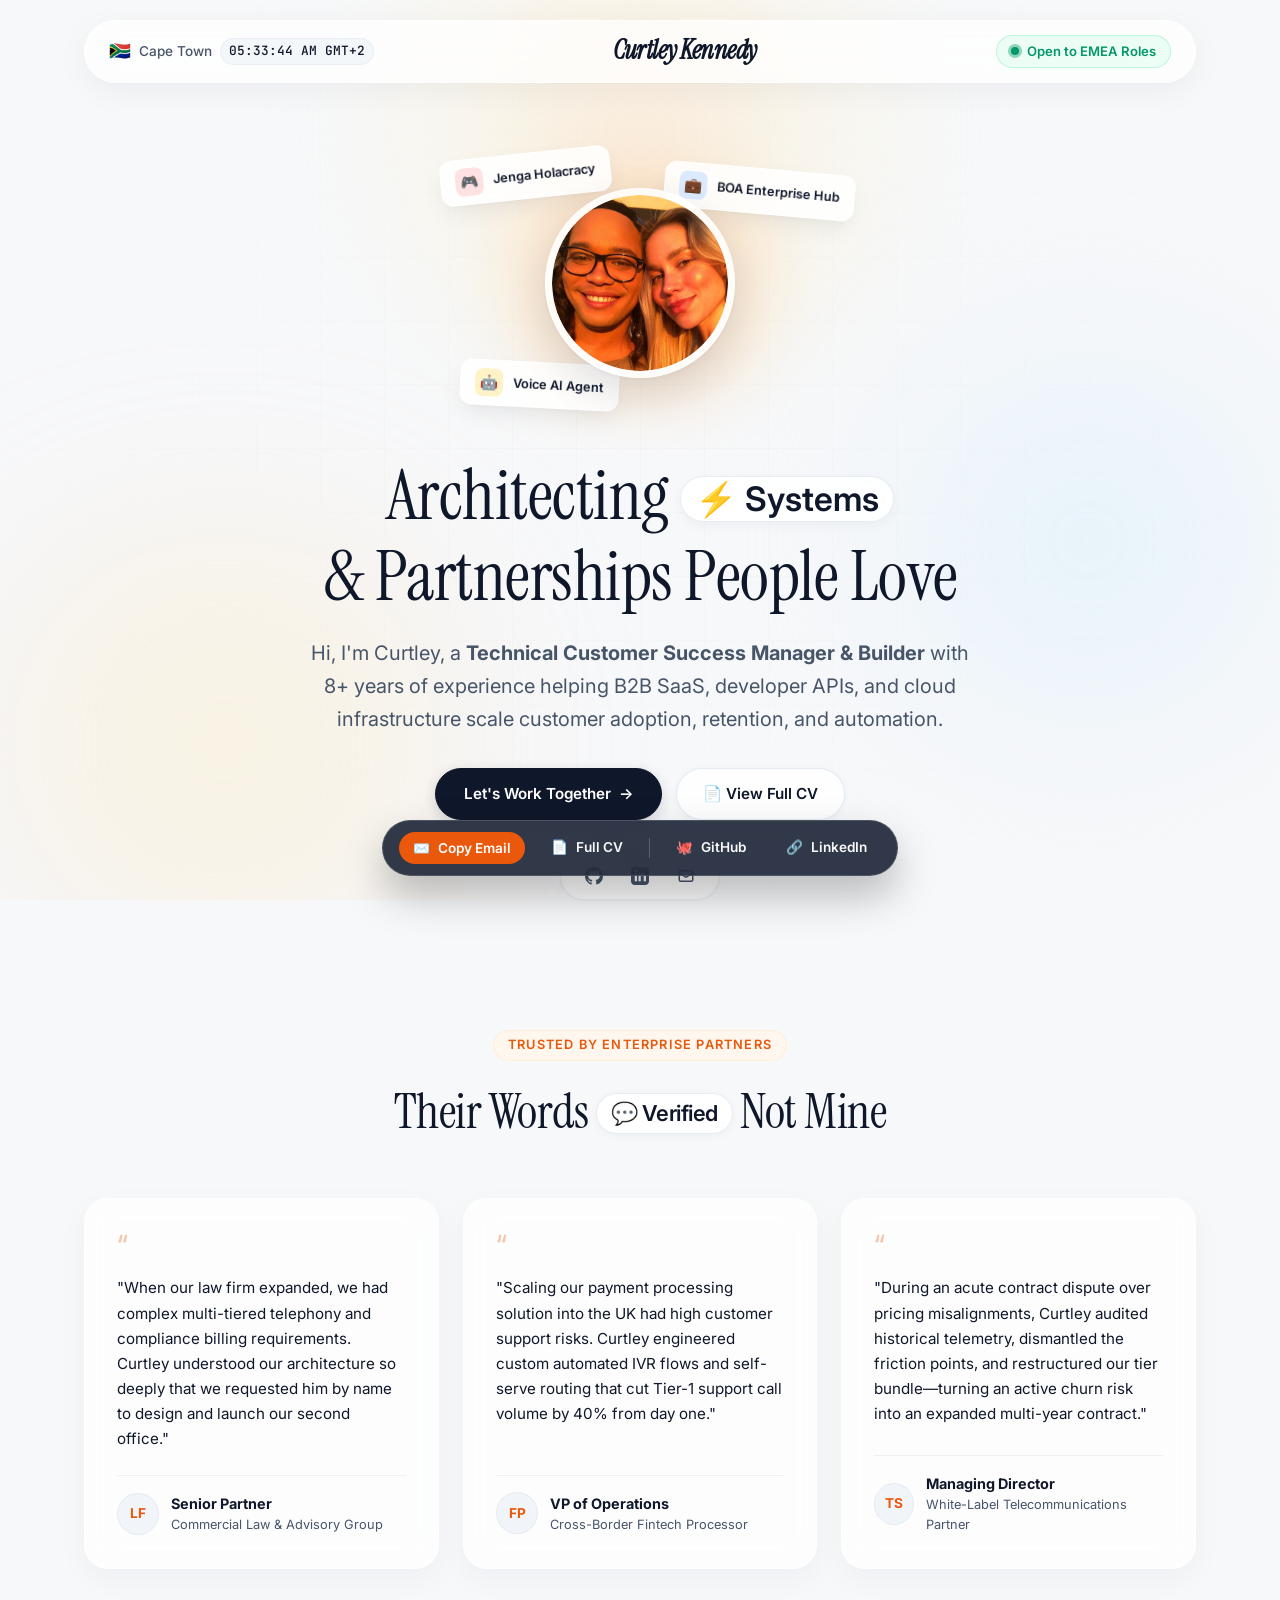
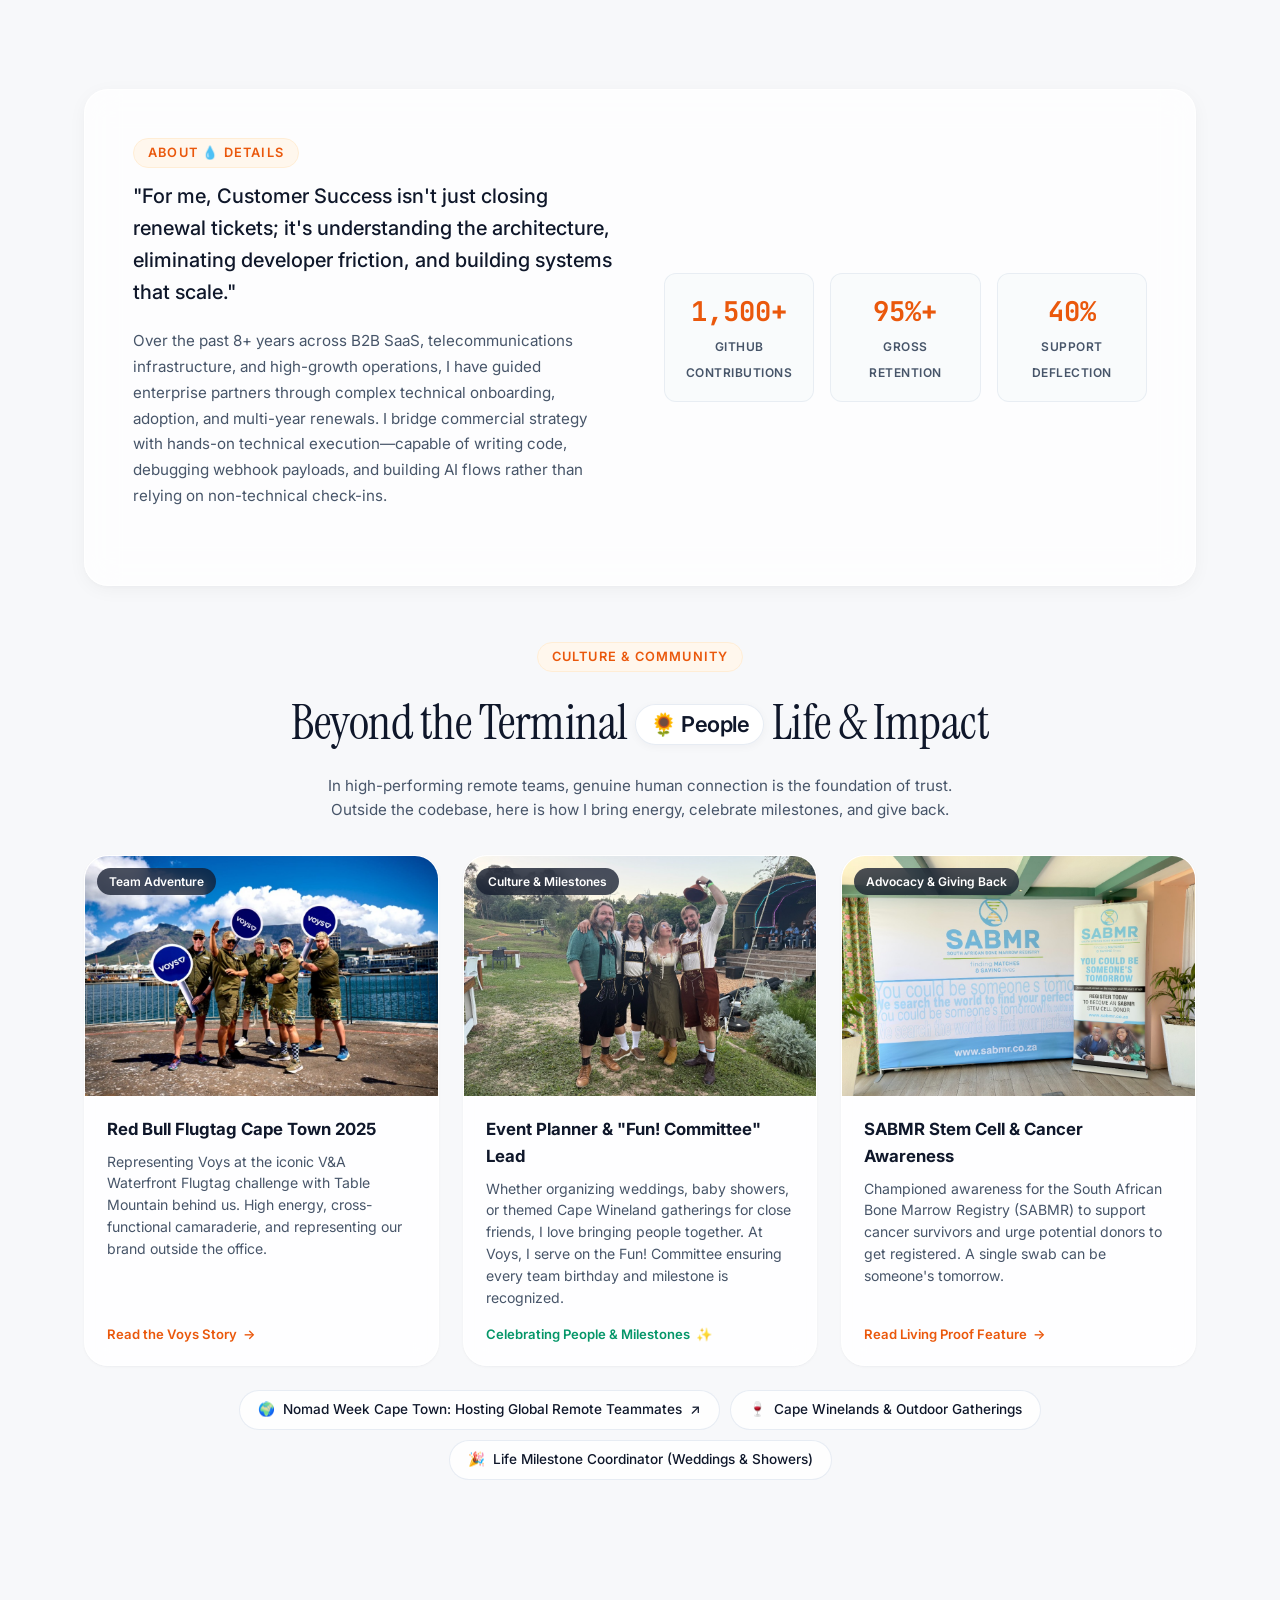
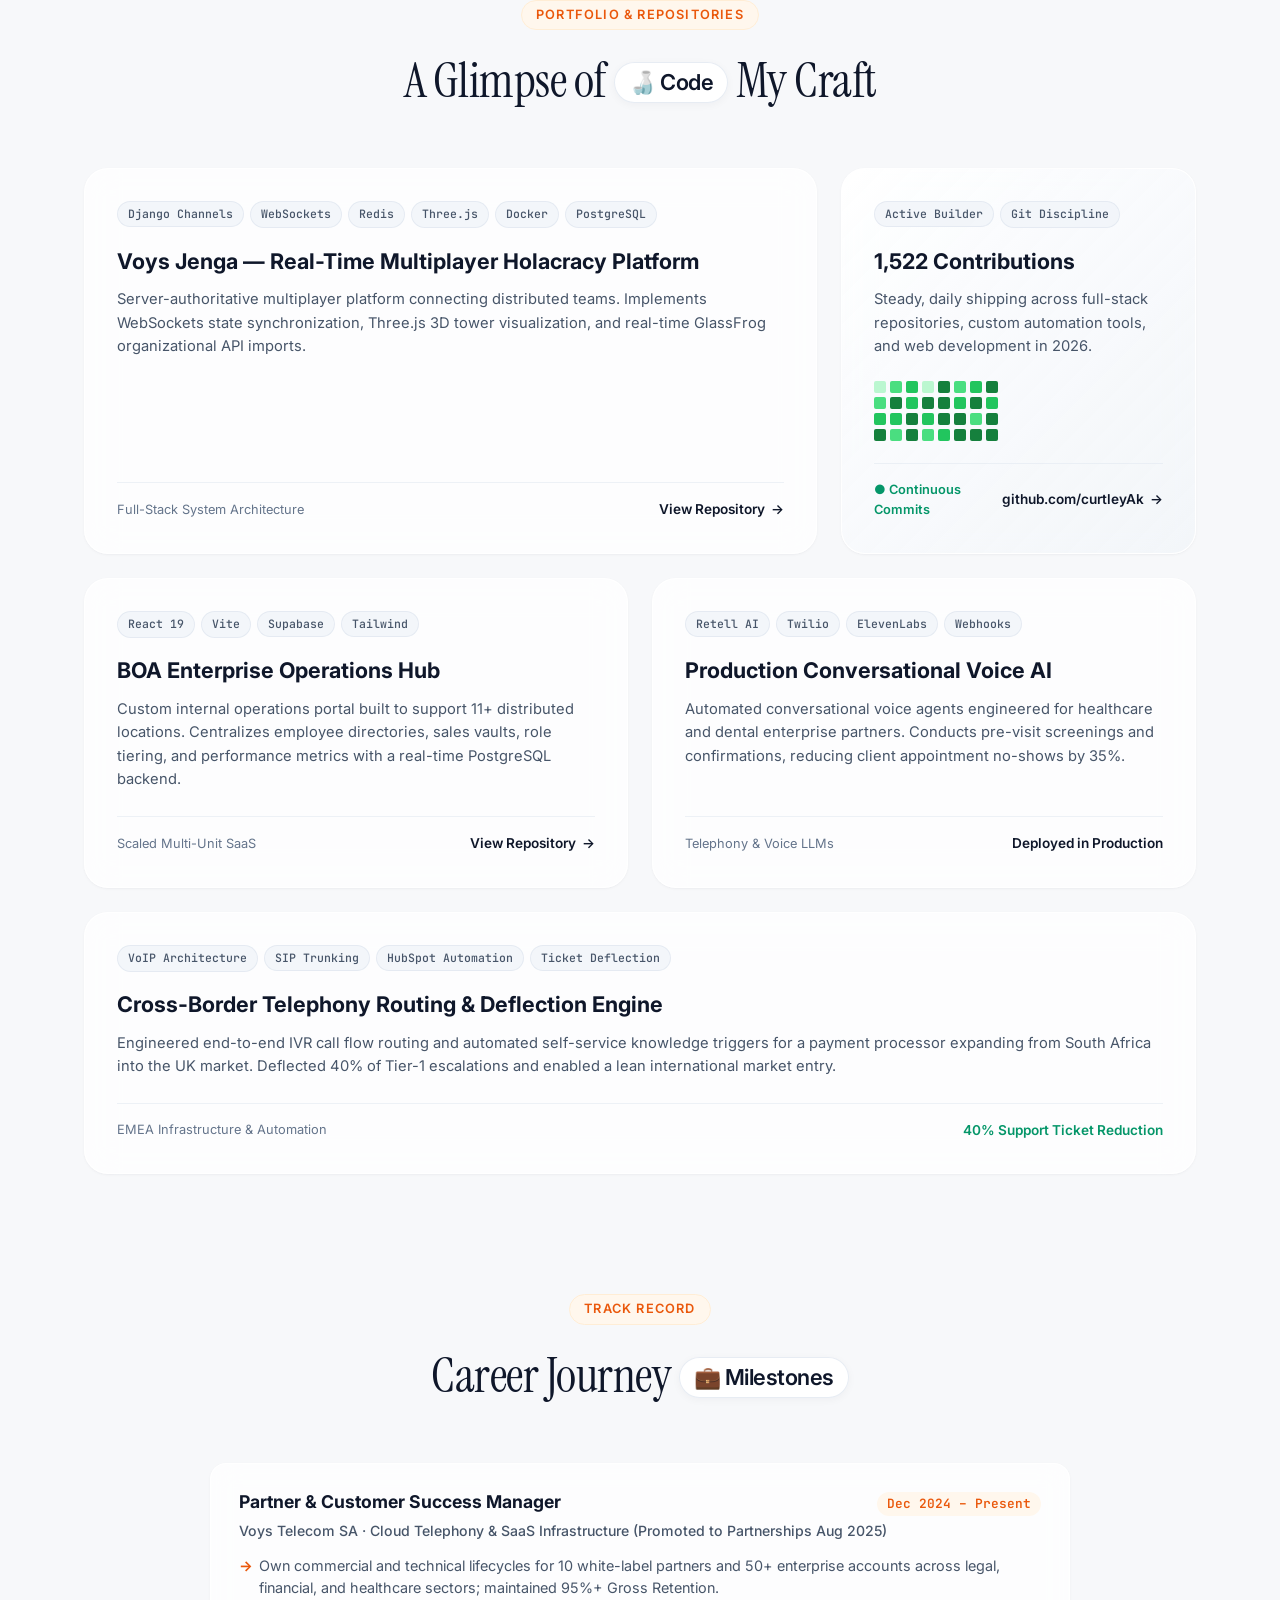
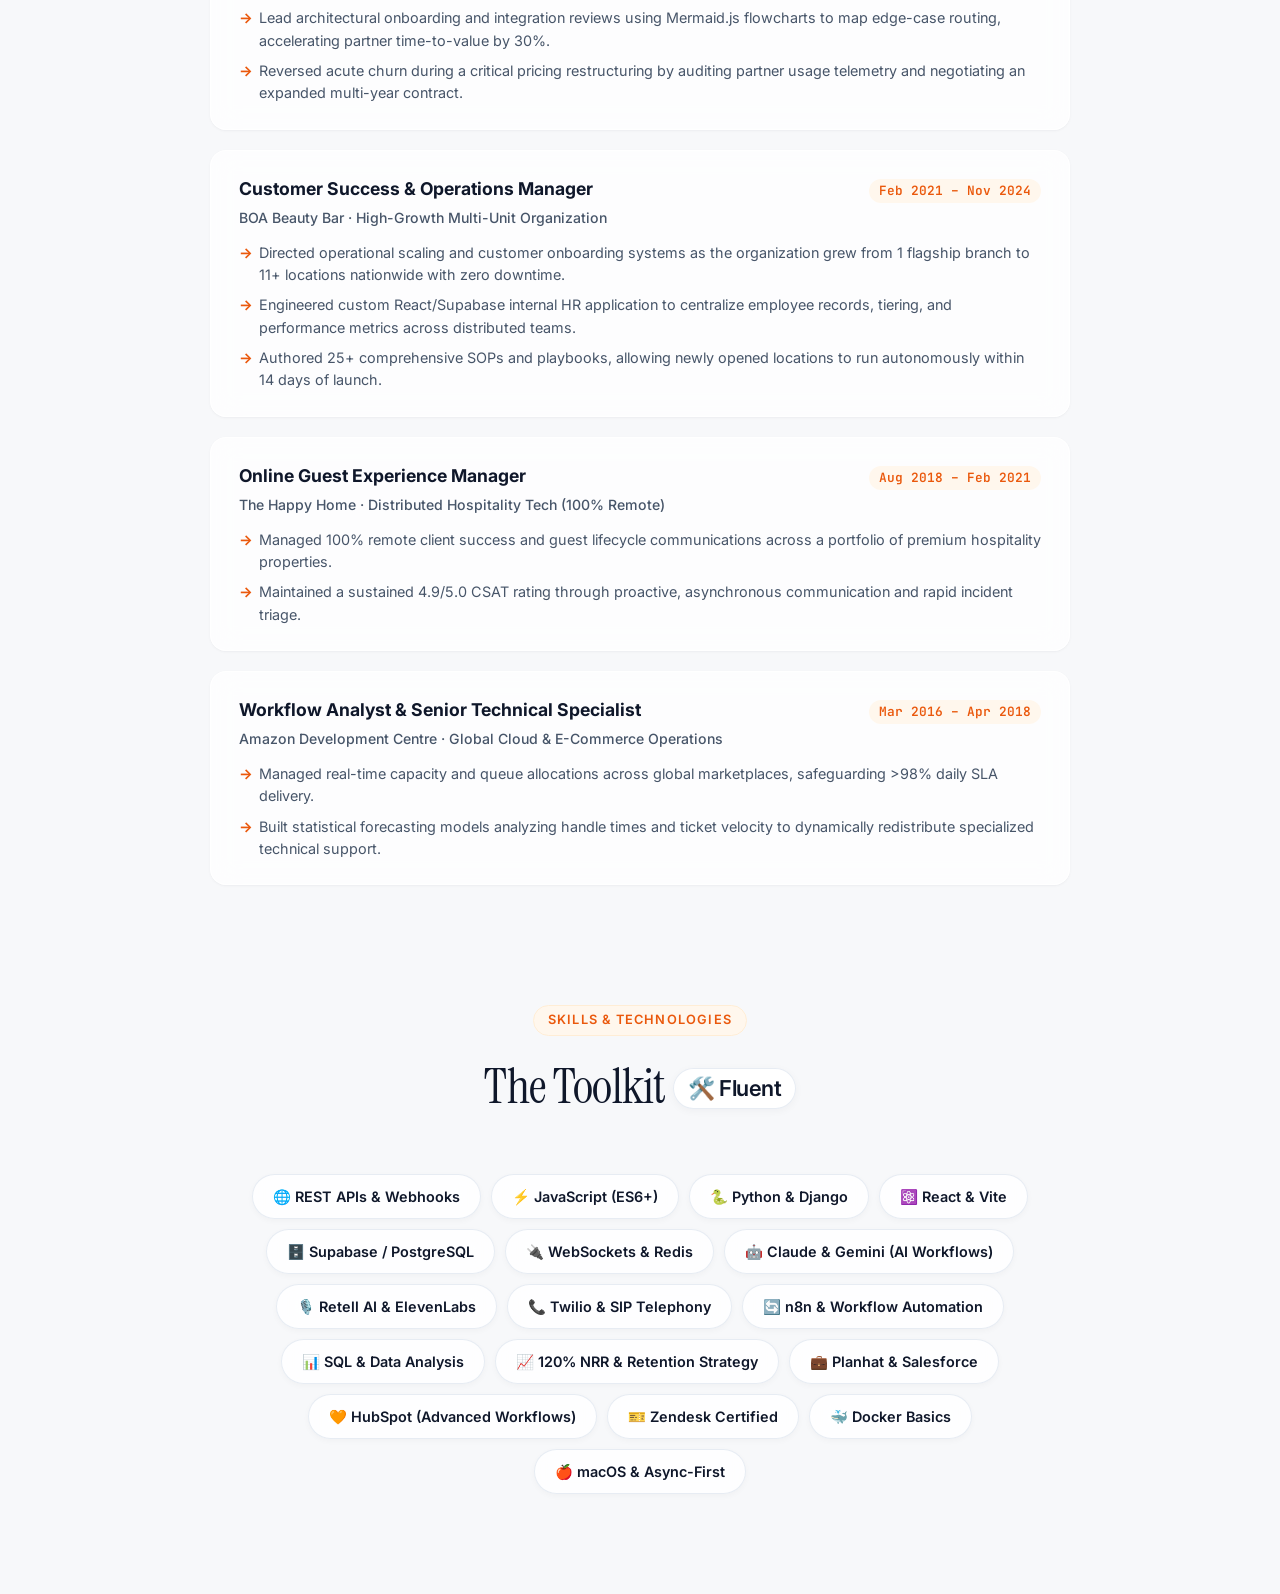
==== commit aa14923b: "feat: add Beyond the Terminal photo gallery, Red Bull Flugtag, Fun Committee, and community initiati" ====
--- a/index.html
+++ b/index.html
@@ -204,6 +204,96 @@
             </div>
           </div>
         </div>
+      </div>
+
+      <!-- Beyond the Terminal / Life & Culture Section -->
+      <div class="section-header" style="margin-top: 56px; margin-bottom: 24px;">
+        <span class="section-tag">Culture & Community</span>
+        <h2 class="section-title">
+          Beyond the Terminal <span class="section-title-badge">🌻 People</span> Life & Impact
+        </h2>
+        <p style="color:var(--color-text-muted); max-width:640px; margin:12px auto 0; font-size:0.95rem;">
+          In high-performing remote teams, genuine human connection is the foundation of trust. Outside the codebase, here is how I bring energy, celebrate milestones, and give back.
+        </p>
+      </div>
+
+      <div class="community-gallery">
+        <!-- Photo 1: Red Bull Flugtag 2025 -->
+        <div class="community-photo-card">
+          <div class="photo-wrapper">
+            <img src="Images/flugtag-team.jpg" alt="Voys Red Bull Flugtag Team Cape Town">
+            <span class="photo-badge">Team Adventure</span>
+          </div>
+          <div class="photo-content">
+            <div>
+              <h3 class="photo-title">Red Bull Flugtag Cape Town 2025</h3>
+              <p class="photo-desc">
+                Representing Voys at the iconic V&A Waterfront Flugtag challenge with Table Mountain behind us. High energy, cross-functional camaraderie, and representing our brand outside the office.
+              </p>
+            </div>
+            <a href="https://www.voys.co.za/blog/red-bull-flugtag-cape-town-2025/" target="_blank" rel="noopener" class="photo-link">
+              <span>Read the Voys Story</span>
+              <span>→</span>
+            </a>
+          </div>
+        </div>
+
+        <!-- Photo 2: Wine Farm Events & Fun Committee -->
+        <div class="community-photo-card">
+          <div class="photo-wrapper">
+            <img src="Images/winefarm-friends.jpg" alt="Wine Farm Gathering and Celebrations">
+            <span class="photo-badge">Culture & Milestones</span>
+          </div>
+          <div class="photo-content">
+            <div>
+              <h3 class="photo-title">Event Planner & "Fun! Committee" Lead</h3>
+              <p class="photo-desc">
+                Whether organizing weddings, baby showers, or themed Cape Wineland gatherings for close friends, I love bringing people together. At Voys, I serve on the Fun! Committee ensuring every team birthday and milestone is recognized.
+              </p>
+            </div>
+            <span class="photo-link" style="color:var(--color-emerald);">
+              <span>Celebrating People & Milestones</span>
+              <span>✨</span>
+            </span>
+          </div>
+        </div>
+
+        <!-- Photo 3: SABMR Donor Drive -->
+        <div class="community-photo-card">
+          <div class="photo-wrapper">
+            <img src="Images/sabmr-initiative.jpg" alt="South African Bone Marrow Registry Initiative">
+            <span class="photo-badge">Advocacy & Giving Back</span>
+          </div>
+          <div class="photo-content">
+            <div>
+              <h3 class="photo-title">SABMR Stem Cell & Cancer Awareness</h3>
+              <p class="photo-desc">
+                Championed awareness for the South African Bone Marrow Registry (SABMR) to support cancer survivors and urge potential donors to get registered. A single swab can be someone's tomorrow.
+              </p>
+            </div>
+            <a href="https://www.voys.co.za/blog/living-proof-one-match-sabmr/" target="_blank" rel="noopener" class="photo-link">
+              <span>Read Living Proof Feature</span>
+              <span>→</span>
+            </a>
+          </div>
+        </div>
+      </div>
+
+      <!-- Event Pills: Nomad Week & Culture -->
+      <div class="community-pills-row">
+        <a href="https://www.voys.co.za/blog/nomad-week-cape-town/" target="_blank" rel="noopener" class="community-pill">
+          <span>🌍</span>
+          <span>Nomad Week Cape Town: Hosting Global Remote Teammates</span>
+          <span>↗</span>
+        </a>
+        <span class="community-pill">
+          <span>🍷</span>
+          <span>Cape Winelands & Outdoor Gatherings</span>
+        </span>
+        <span class="community-pill">
+          <span>🎉</span>
+          <span>Life Milestone Coordinator (Weddings & Showers)</span>
+        </span>
       </div>
     </section>
 
--- a/styles.css
+++ b/styles.css
@@ -613,6 +613,7 @@
   border-radius: var(--radius-xl);
   padding: 48px;
   box-shadow: var(--shadow-md);
+  margin-bottom: 32px;
 }
 
 .about-grid {
@@ -666,6 +667,134 @@
   letter-spacing: 0.5px;
   color: var(--color-text-muted);
   margin-top: 4px;
+}
+
+/* Beyond the Terminal / Life & Culture Photo Gallery */
+.community-gallery {
+  display: grid;
+  grid-template-columns: repeat(3, 1fr);
+  gap: 24px;
+  margin-top: 32px;
+}
+
+.community-photo-card {
+  background: rgba(255, 255, 255, 0.85);
+  backdrop-filter: blur(12px);
+  border: 1px solid rgba(255, 255, 255, 0.9);
+  border-radius: var(--radius-xl);
+  overflow: hidden;
+  box-shadow: var(--shadow-sm);
+  transition: all 0.35s cubic-bezier(0.16, 1, 0.3, 1);
+  display: flex;
+  flex-direction: column;
+}
+
+.community-photo-card:hover {
+  transform: translateY(-6px);
+  box-shadow: var(--shadow-lg);
+  background: rgba(255, 255, 255, 0.98);
+}
+
+.photo-wrapper {
+  position: relative;
+  width: 100%;
+  height: 240px;
+  overflow: hidden;
+  background: #f1f5f9;
+}
+
+.photo-wrapper img {
+  width: 100%;
+  height: 100%;
+  object-fit: cover;
+  transition: transform 0.5s ease;
+}
+
+.community-photo-card:hover .photo-wrapper img {
+  transform: scale(1.05);
+}
+
+.photo-badge {
+  position: absolute;
+  top: 12px;
+  left: 12px;
+  background: rgba(15, 23, 42, 0.75);
+  backdrop-filter: blur(8px);
+  color: #ffffff;
+  font-size: 0.75rem;
+  font-weight: 600;
+  padding: 4px 12px;
+  border-radius: var(--radius-full);
+}
+
+.photo-content {
+  padding: 20px 22px;
+  flex: 1;
+  display: flex;
+  flex-direction: column;
+  justify-content: space-between;
+}
+
+.photo-title {
+  font-size: 1.05rem;
+  font-weight: 700;
+  color: var(--color-text-main);
+  margin-bottom: 8px;
+}
+
+.photo-desc {
+  font-size: 0.88rem;
+  color: var(--color-text-muted);
+  line-height: 1.55;
+  margin-bottom: 16px;
+}
+
+.photo-link {
+  font-size: 0.82rem;
+  font-weight: 600;
+  color: var(--color-accent);
+  text-decoration: none;
+  display: inline-flex;
+  align-items: center;
+  gap: 6px;
+  transition: gap 0.2s ease;
+}
+
+.photo-link:hover {
+  gap: 10px;
+  text-decoration: underline;
+}
+
+/* Event / Community Pills */
+.community-pills-row {
+  display: flex;
+  flex-wrap: wrap;
+  gap: 10px;
+  justify-content: center;
+  margin-top: 24px;
+}
+
+.community-pill {
+  background: rgba(255, 255, 255, 0.8);
+  border: 1px solid rgba(226, 232, 240, 0.8);
+  padding: 8px 18px;
+  border-radius: var(--radius-full);
+  font-size: 0.85rem;
+  font-weight: 500;
+  color: var(--color-text-main);
+  text-decoration: none;
+  display: inline-flex;
+  align-items: center;
+  gap: 8px;
+  transition: all 0.25s ease;
+}
+
+.community-pill:hover {
+  background: #ffffff;
+  border-color: var(--color-accent);
+  color: var(--color-accent);
+  transform: translateY(-2px);
+  box-shadow: 0 4px 12px rgba(15, 23, 42, 0.05);
 }
 
 /* Portfolio Bento Grid */
@@ -1076,6 +1205,7 @@
 /* Responsive adjustments */
 @media (max-width: 900px) {
   .about-grid { grid-template-columns: 1fr; gap: 32px; }
+  .community-gallery { grid-template-columns: 1fr; gap: 20px; }
   .bento-col-8, .bento-col-4, .bento-col-6 { grid-column: span 12; }
   .stats-row { grid-template-columns: 1fr; }
   .nav-location { display: none; }
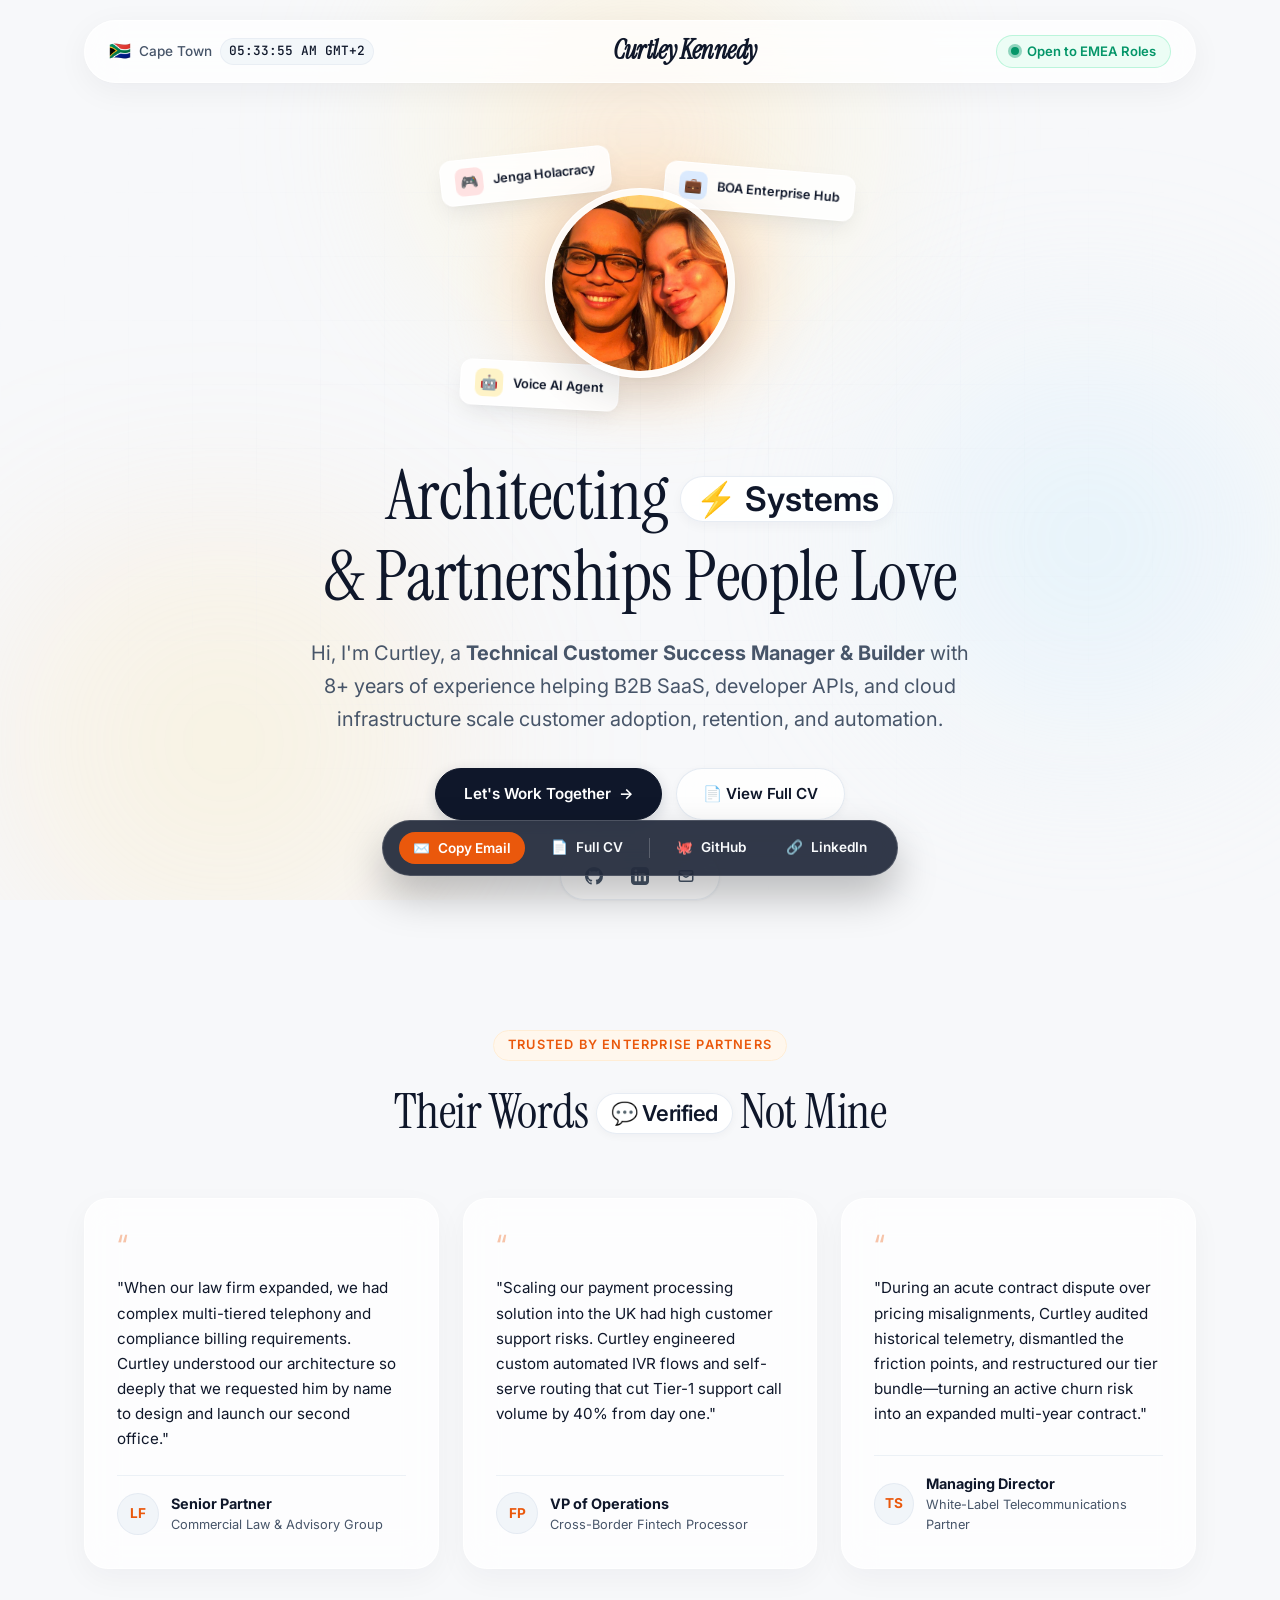
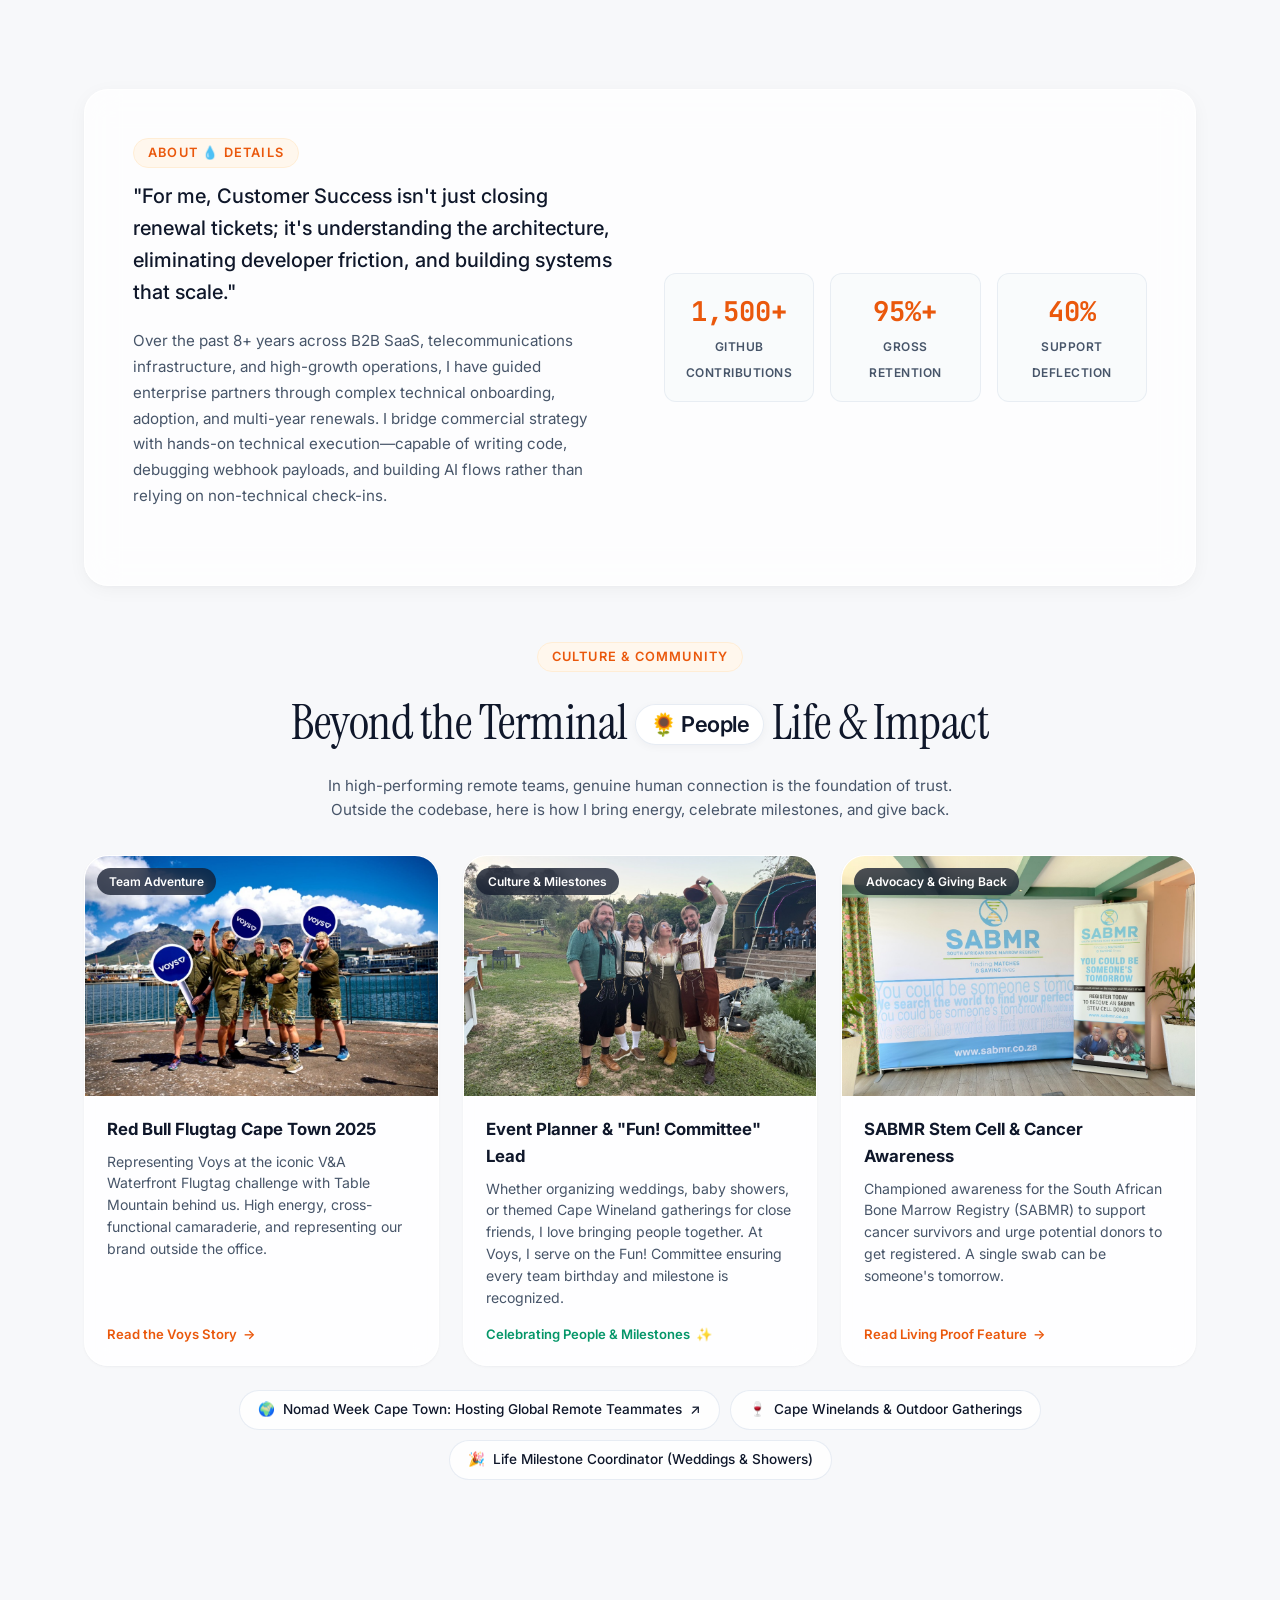
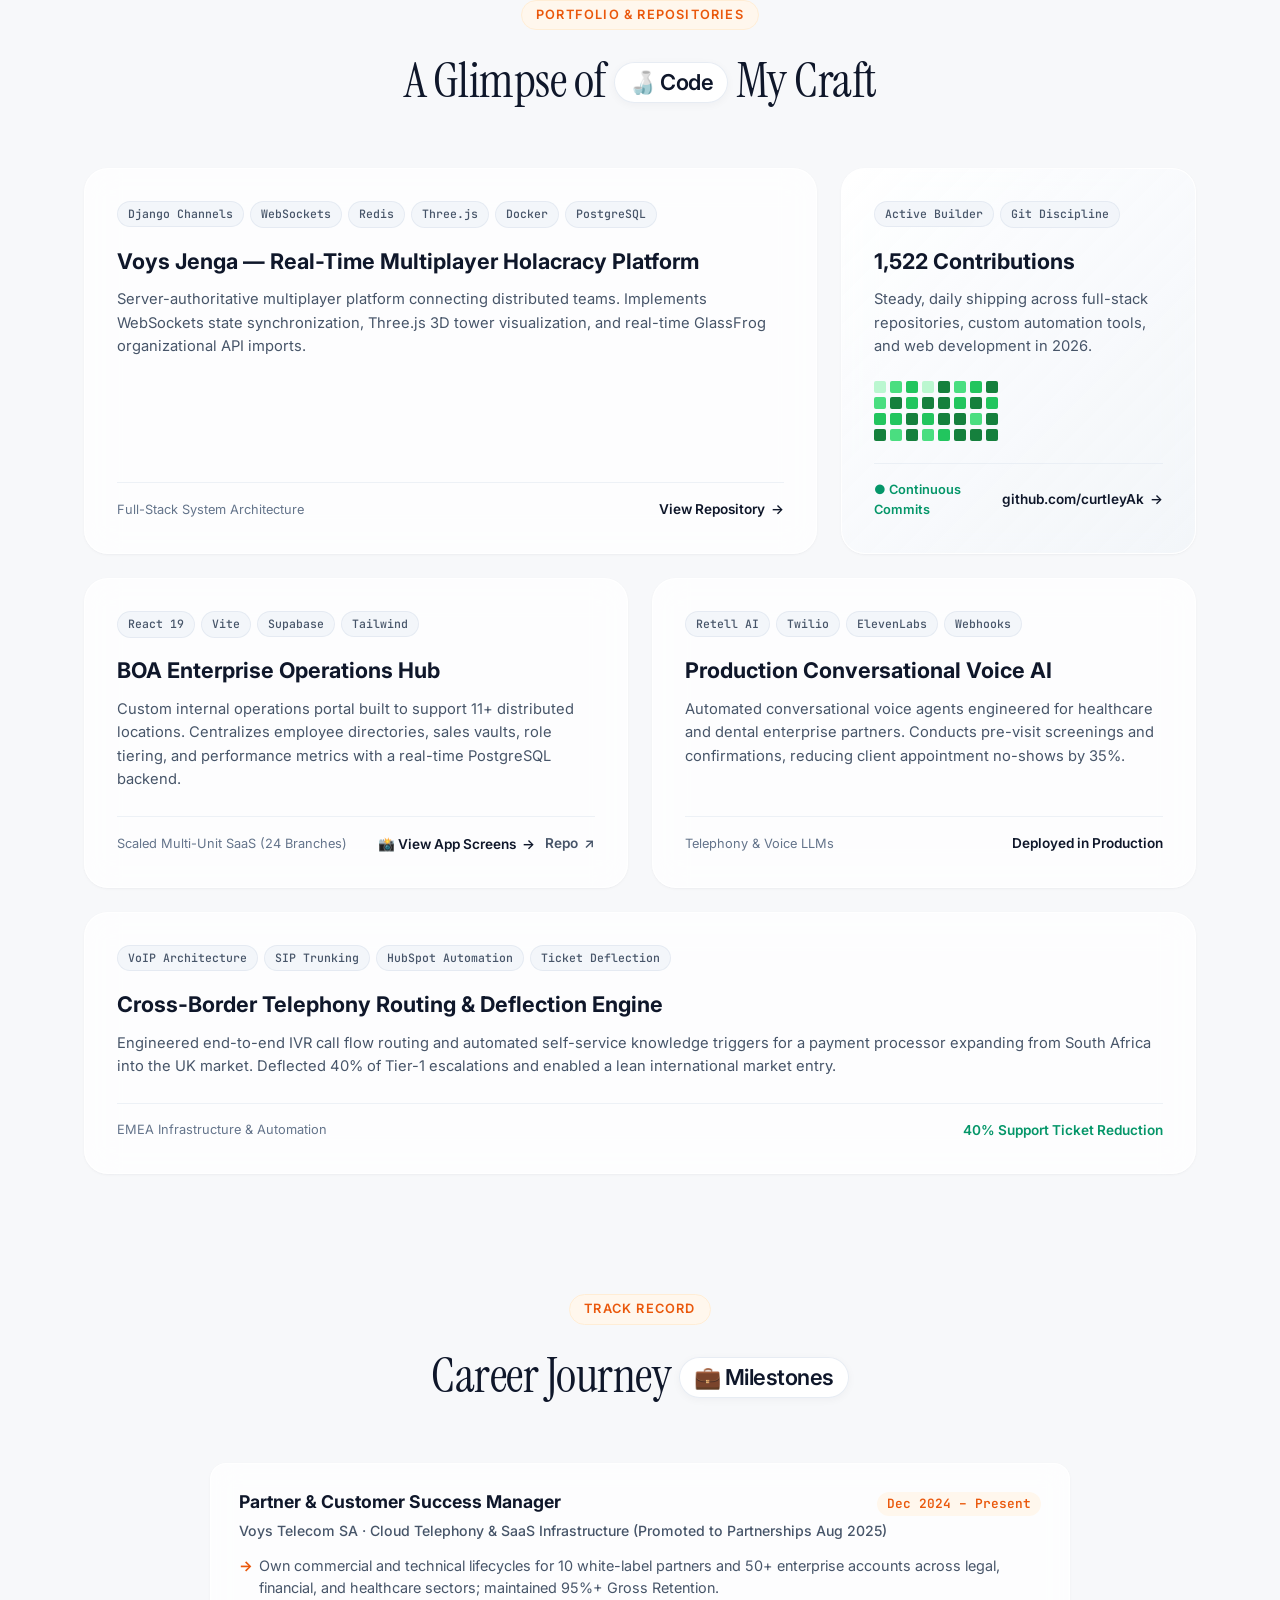
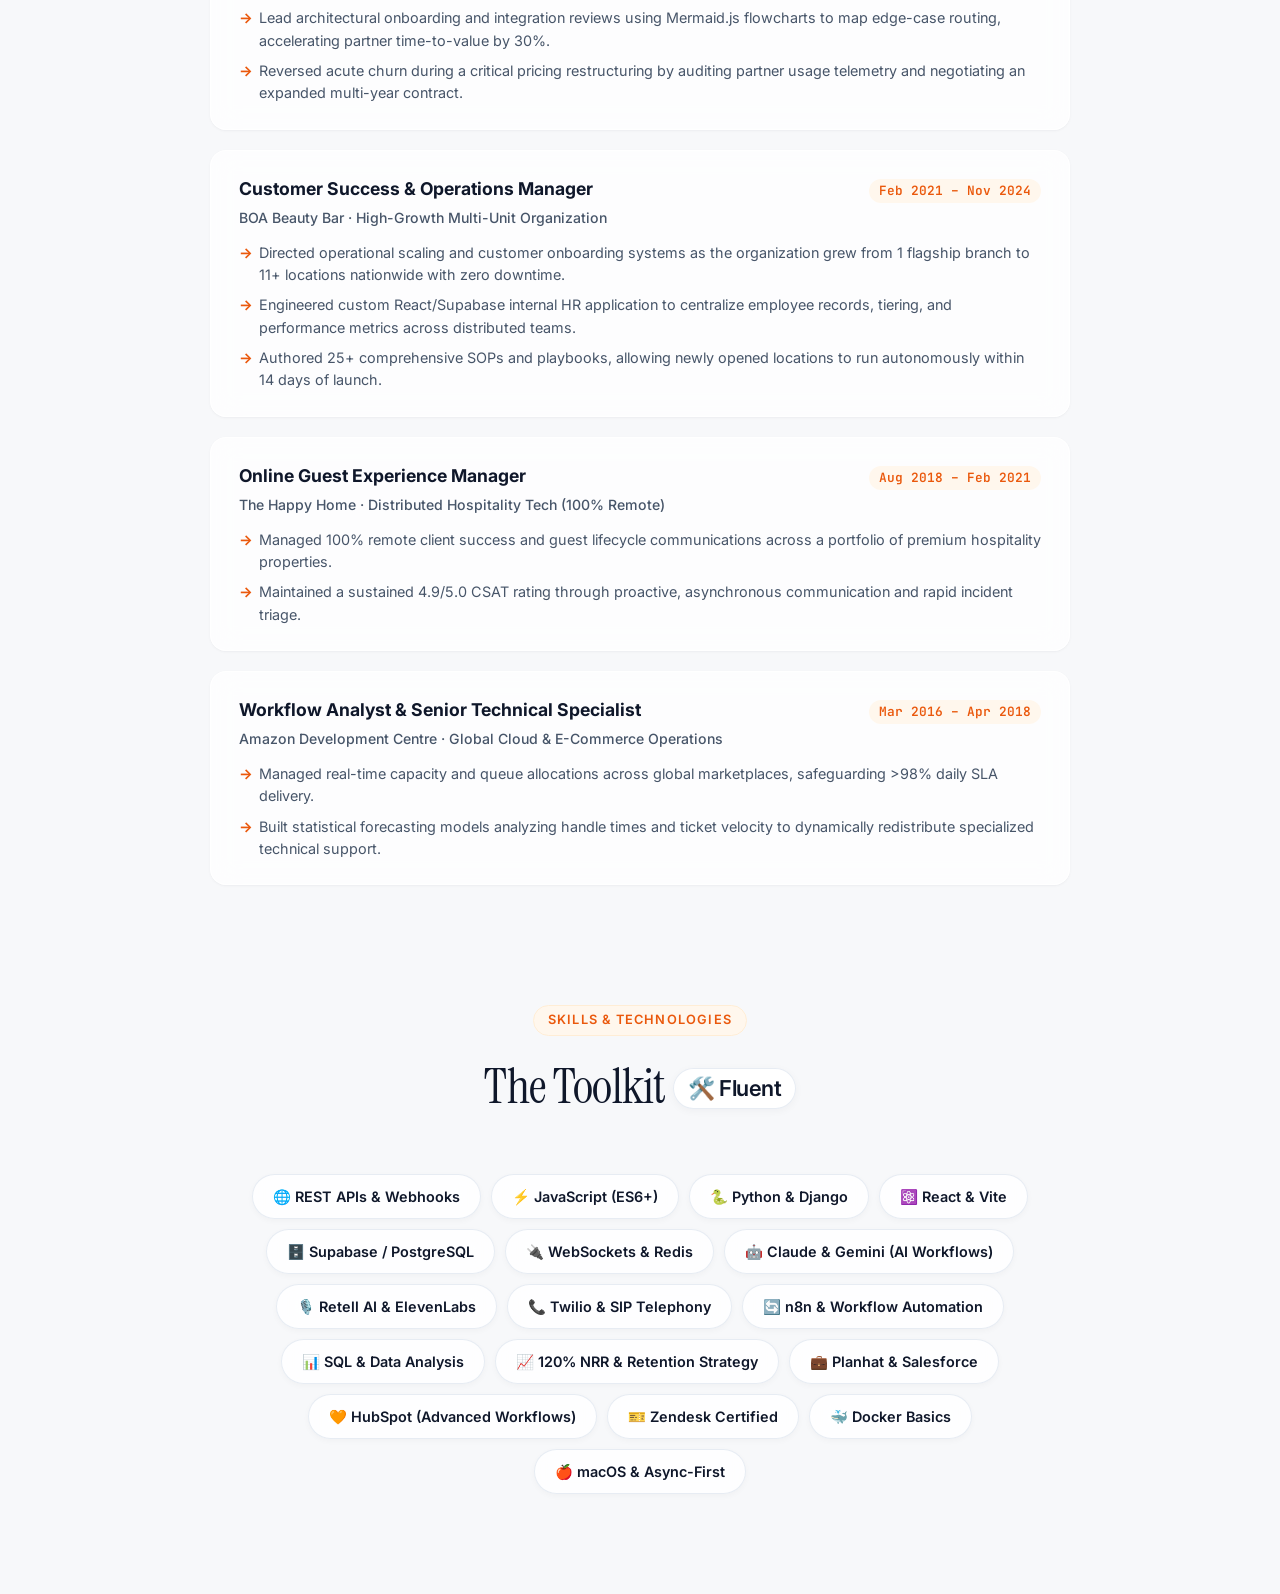
==== commit 945a2867: "feat: add BOA HR Hub interactive screenshot showcase modal" ====
--- a/index.html
+++ b/index.html
@@ -380,11 +380,17 @@
             </p>
           </div>
           <div class="bento-footer">
-            <span style="font-size:0.8rem; color:var(--color-text-subtle);">Scaled Multi-Unit SaaS</span>
-            <a href="https://github.com/curtleyAk/BOA-HR-Hub-Vite" target="_blank" rel="noopener" class="project-link">
-              <span>View Repository</span>
-              <span>→</span>
-            </a>
+            <span style="font-size:0.8rem; color:var(--color-text-subtle);">Scaled Multi-Unit SaaS (24 Branches)</span>
+            <div style="display:flex; gap:10px; align-items:center;">
+              <button class="project-link" data-modal-target="boa-modal" style="background:none; border:none; cursor:pointer; font-family:inherit;">
+                <span>📸 View App Screens</span>
+                <span>→</span>
+              </button>
+              <a href="https://github.com/curtleyAk/BOA-HR-Hub-Vite" target="_blank" rel="noopener" class="project-link" style="color:var(--color-text-muted);">
+                <span>Repo</span>
+                <span>↗</span>
+              </a>
+            </div>
           </div>
         </div>
 
@@ -597,6 +603,79 @@
     </div>
   </div>
 
+  <!-- BOA SCREENSHOTS SHOWCASE MODAL -->
+  <div id="boa-modal" class="modal-overlay" role="dialog" aria-modal="true" aria-labelledby="boa-modal-title">
+    <div class="modal-window" style="max-width: 880px;">
+      <button class="modal-close-btn" data-modal-close aria-label="Close dialog">✕</button>
+
+      <div style="margin-bottom: 24px;">
+        <span class="section-tag">Internal SaaS Architecture</span>
+        <h3 id="boa-modal-title" style="font-family:var(--font-serif); font-size:2.2rem; margin-top:8px;">BOA Enterprise Operations Hub</h3>
+        <p style="color:var(--color-text-muted); font-size:0.95rem; margin-top:6px;">
+          Built with <strong>React 19, Vite, Tailwind CSS, and Supabase (PostgreSQL)</strong> to coordinate 24 locations, 350+ active employees, and complex commission tiers without third-party SaaS bloat.
+        </p>
+      </div>
+
+      <!-- Gallery Item 1: Executive Dashboard -->
+      <div style="background:#f8fafc; border:1px solid #e2e8f0; border-radius:var(--radius-lg); padding:20px; margin-bottom:28px;">
+        <div style="display:flex; justify-content:space-between; align-items:baseline; margin-bottom:12px; flex-wrap:wrap; gap:8px;">
+          <h4 style="font-size:1.1rem; font-weight:700; color:var(--color-text-main);">1. Executive Multi-Branch Operations Dashboard</h4>
+          <span style="font-family:var(--font-mono); font-size:0.75rem; background:#e0f2fe; color:#0369a1; padding:3px 10px; border-radius:var(--radius-full);">Live Operations Analytics</span>
+        </div>
+        <p style="font-size:0.88rem; color:var(--color-text-muted); margin-bottom:14px; line-height:1.5;">
+          Centralizes real-time status across 24 stores: active headcount, clock-ins, managers on duty, automated department alerts (People & HR, Scheduling, Payroll), and hiring requisitions.
+        </p>
+        <img src="Images/projects/SCR-20261012-nimm.png" alt="BOA HR Executive Operations Dashboard" style="width:100%; border-radius:8px; border:1px solid #e2e8f0; box-shadow:var(--shadow-sm);">
+      </div>
+
+      <!-- Gallery Item 2: Schedule & Shift Matrix -->
+      <div style="background:#f8fafc; border:1px solid #e2e8f0; border-radius:var(--radius-lg); padding:20px; margin-bottom:28px;">
+        <div style="display:flex; justify-content:space-between; align-items:baseline; margin-bottom:12px; flex-wrap:wrap; gap:8px;">
+          <h4 style="font-size:1.1rem; font-weight:700; color:var(--color-text-main);">2. Interactive Schedule & Roster Matrix</h4>
+          <span style="font-family:var(--font-mono); font-size:0.75rem; background:#fef3c7; color:#b45309; padding:3px 10px; border-radius:var(--radius-full);">Auto-fill & Version Control</span>
+        </div>
+        <p style="font-size:0.88rem; color:var(--color-text-muted); margin-bottom:14px; line-height:1.5;">
+          Dynamic shift builder supporting cycle rules (Sunday rotation, off-day limits, sick leaves), multi-branch version tracking (10 revisions), CSV/PDF export, and instant Supabase commits. <em>(Staff names sanitized)</em>.
+        </p>
+        <img src="Images/projects/SCR-20261012-njlv.png" alt="BOA Operations Schedule Editor" style="width:100%; border-radius:8px; border:1px solid #e2e8f0; box-shadow:var(--shadow-sm);">
+      </div>
+
+      <!-- Gallery Item 3: Bonus & Commission Simulator -->
+      <div style="background:#f8fafc; border:1px solid #e2e8f0; border-radius:var(--radius-lg); padding:20px; margin-bottom:28px;">
+        <div style="display:flex; justify-content:space-between; align-items:baseline; margin-bottom:12px; flex-wrap:wrap; gap:8px;">
+          <h4 style="font-size:1.1rem; font-weight:700; color:var(--color-text-main);">3. Interactive Commission & Payout Simulator</h4>
+          <span style="font-family:var(--font-mono); font-size:0.75rem; background:#dcfce7; color:#15803d; padding:3px 10px; border-radius:var(--radius-full);">Real-time Math Engine</span>
+        </div>
+        <p style="font-size:0.88rem; color:var(--color-text-muted); margin-bottom:14px; line-height:1.5;">
+          Gamified employee calculator. Technicians input their projected turnover, select their experience tier (Level 1–3), and receive an instant transparent payout projection with base salary, commission bonuses, and deductions logic.
+        </p>
+        <img src="Images/projects/Screenshot 2026-10-12 at 14.59.03.png" alt="BOA Bonus and Commission Calculator" style="width:100%; border-radius:8px; border:1px solid #e2e8f0; box-shadow:var(--shadow-sm);">
+      </div>
+
+      <!-- Gallery Item 4: Mobile Portals Grid -->
+      <div style="background:#f8fafc; border:1px solid #e2e8f0; border-radius:var(--radius-lg); padding:20px;">
+        <div style="display:flex; justify-content:space-between; align-items:baseline; margin-bottom:12px; flex-wrap:wrap; gap:8px;">
+          <h4 style="font-size:1.1rem; font-weight:700; color:var(--color-text-main);">4. Employee Self-Service & Branch Manager Portals</h4>
+          <span style="font-family:var(--font-mono); font-size:0.75rem; background:#f3e8ff; color:#7e22ce; padding:3px 10px; border-radius:var(--radius-full);">Mobile-First UI</span>
+        </div>
+        <p style="font-size:0.88rem; color:var(--color-text-muted); margin-bottom:14px; line-height:1.5;">
+          Mobile-responsive portals for salon technicians and branch managers covering attendance, digital cash-up / bank cash logging, anonymous incident reporting, and leave requests.
+        </p>
+        <div style="display:grid; grid-template-columns: 1fr 1fr; gap:16px;">
+          <img src="Images/projects/Screenshot 2026-10-12 at 14.58.32.png" alt="My BOA Employee Portal" style="width:100%; border-radius:8px; border:1px solid #e2e8f0; box-shadow:var(--shadow-sm);">
+          <img src="Images/projects/Screenshot 2026-10-12 at 14.57.53.png" alt="BOA Store Manager Portal" style="width:100%; border-radius:8px; border:1px solid #e2e8f0; box-shadow:var(--shadow-sm);">
+        </div>
+      </div>
+
+      <div style="margin-top:24px; text-align:center;">
+        <a href="https://github.com/curtleyAk/BOA-HR-Hub-Vite" target="_blank" rel="noopener" class="btn-primary" style="display:inline-flex;">
+          <span>Explore Source Code on GitHub</span>
+          <span>→</span>
+        </a>
+      </div>
+    </div>
+  </div>
+
   <script src="app.js"></script>
 </body>
 </html>
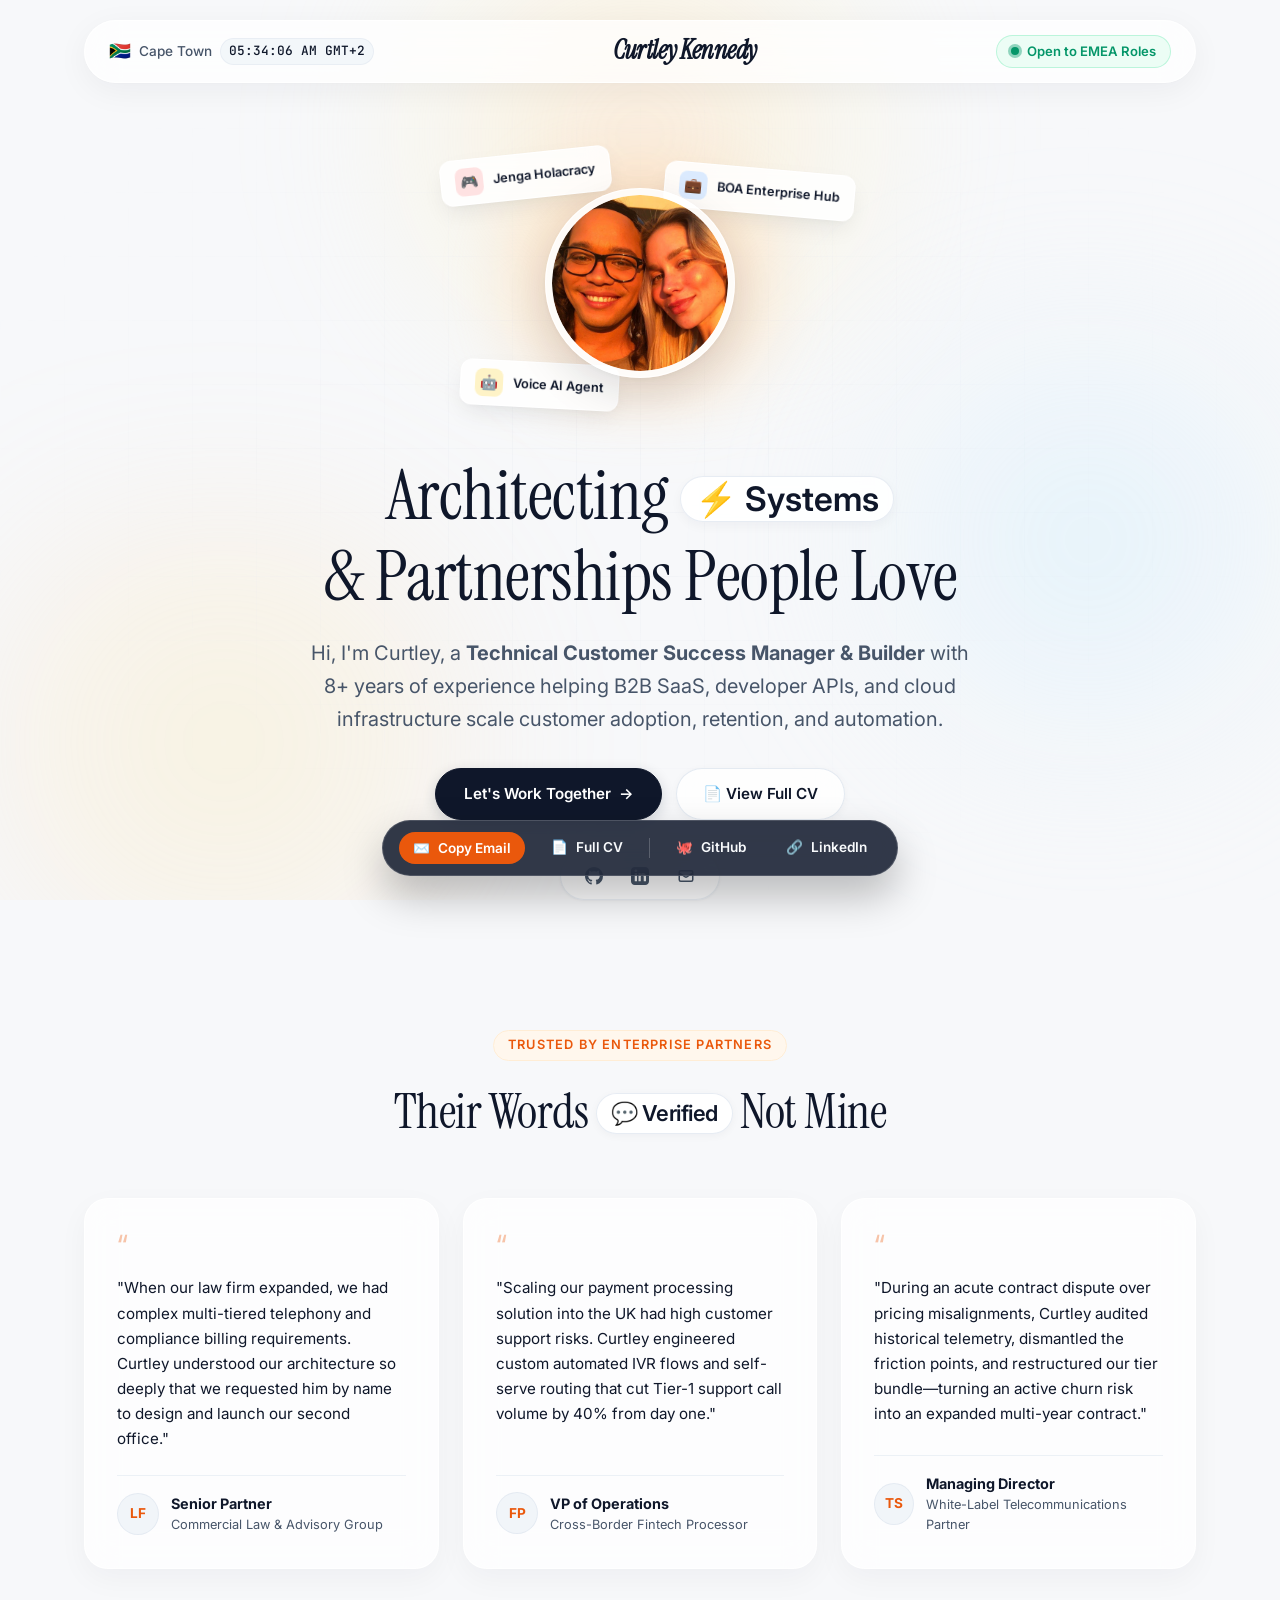
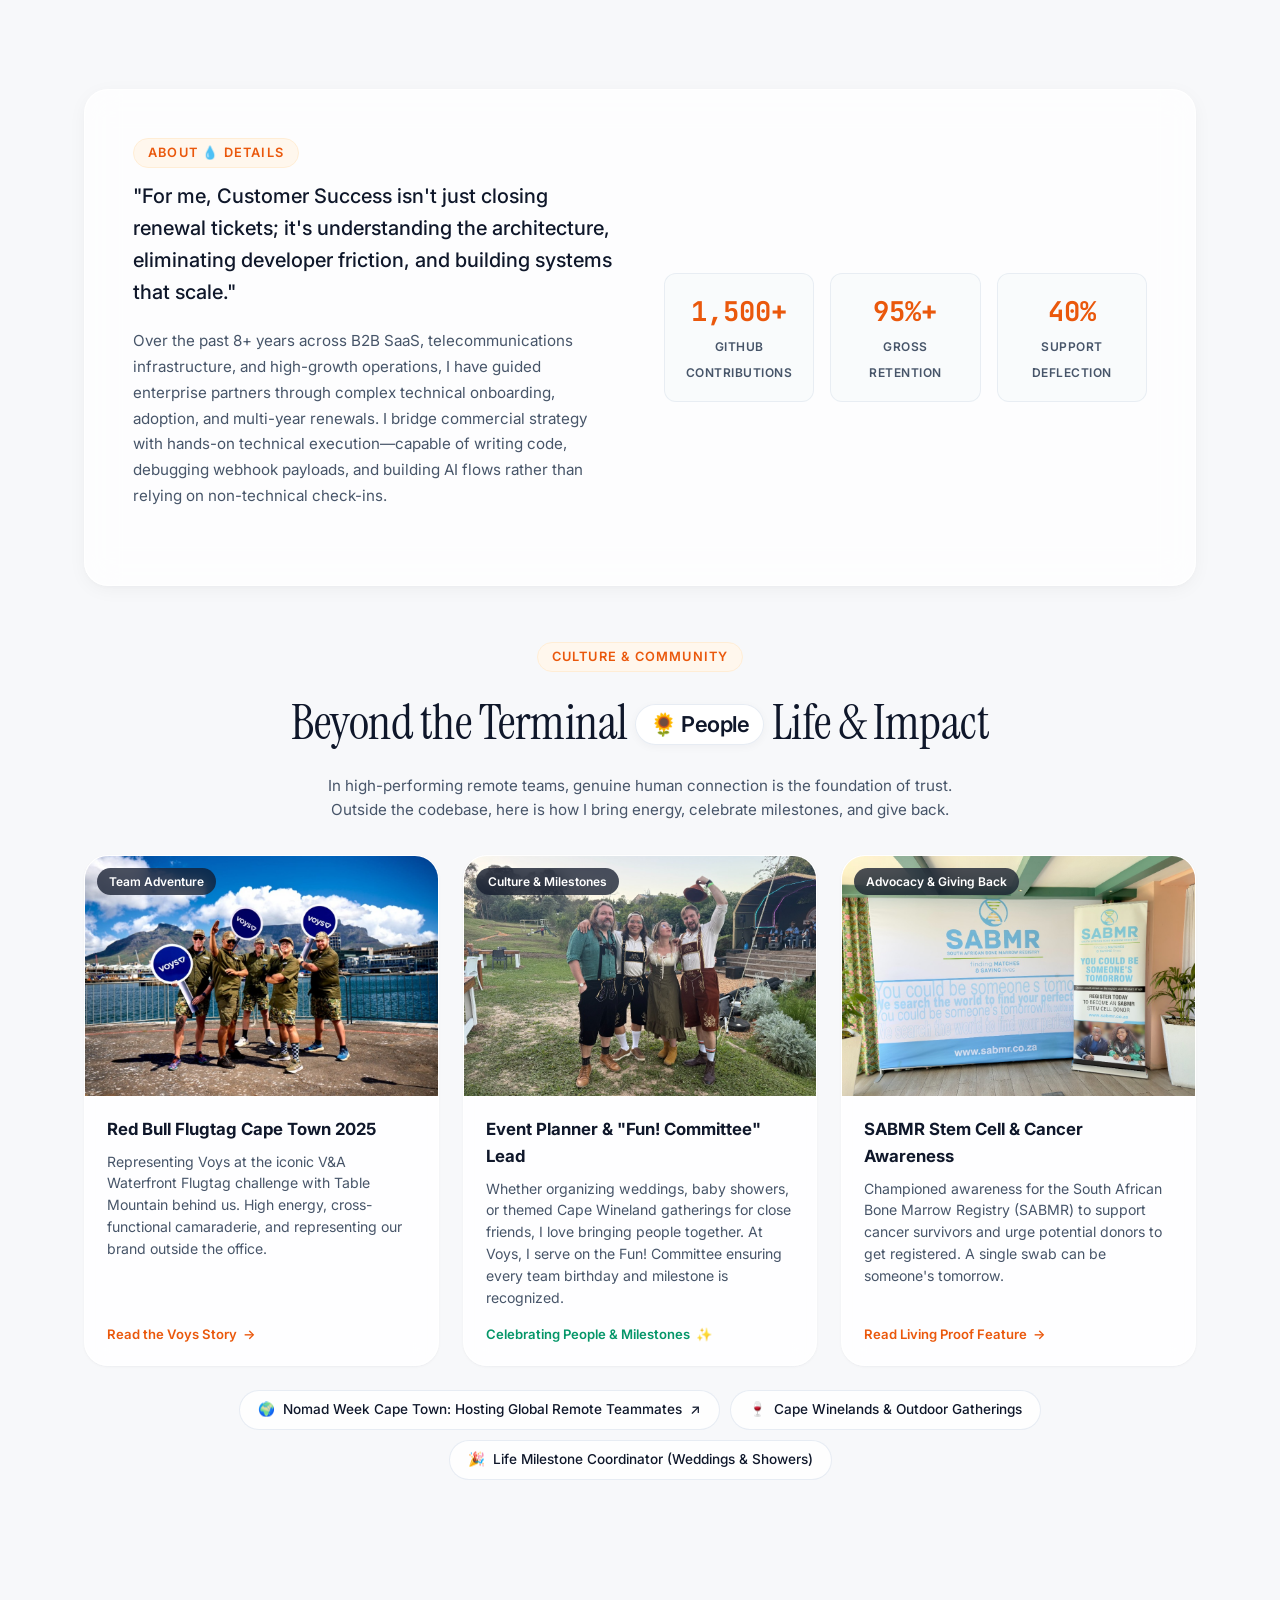
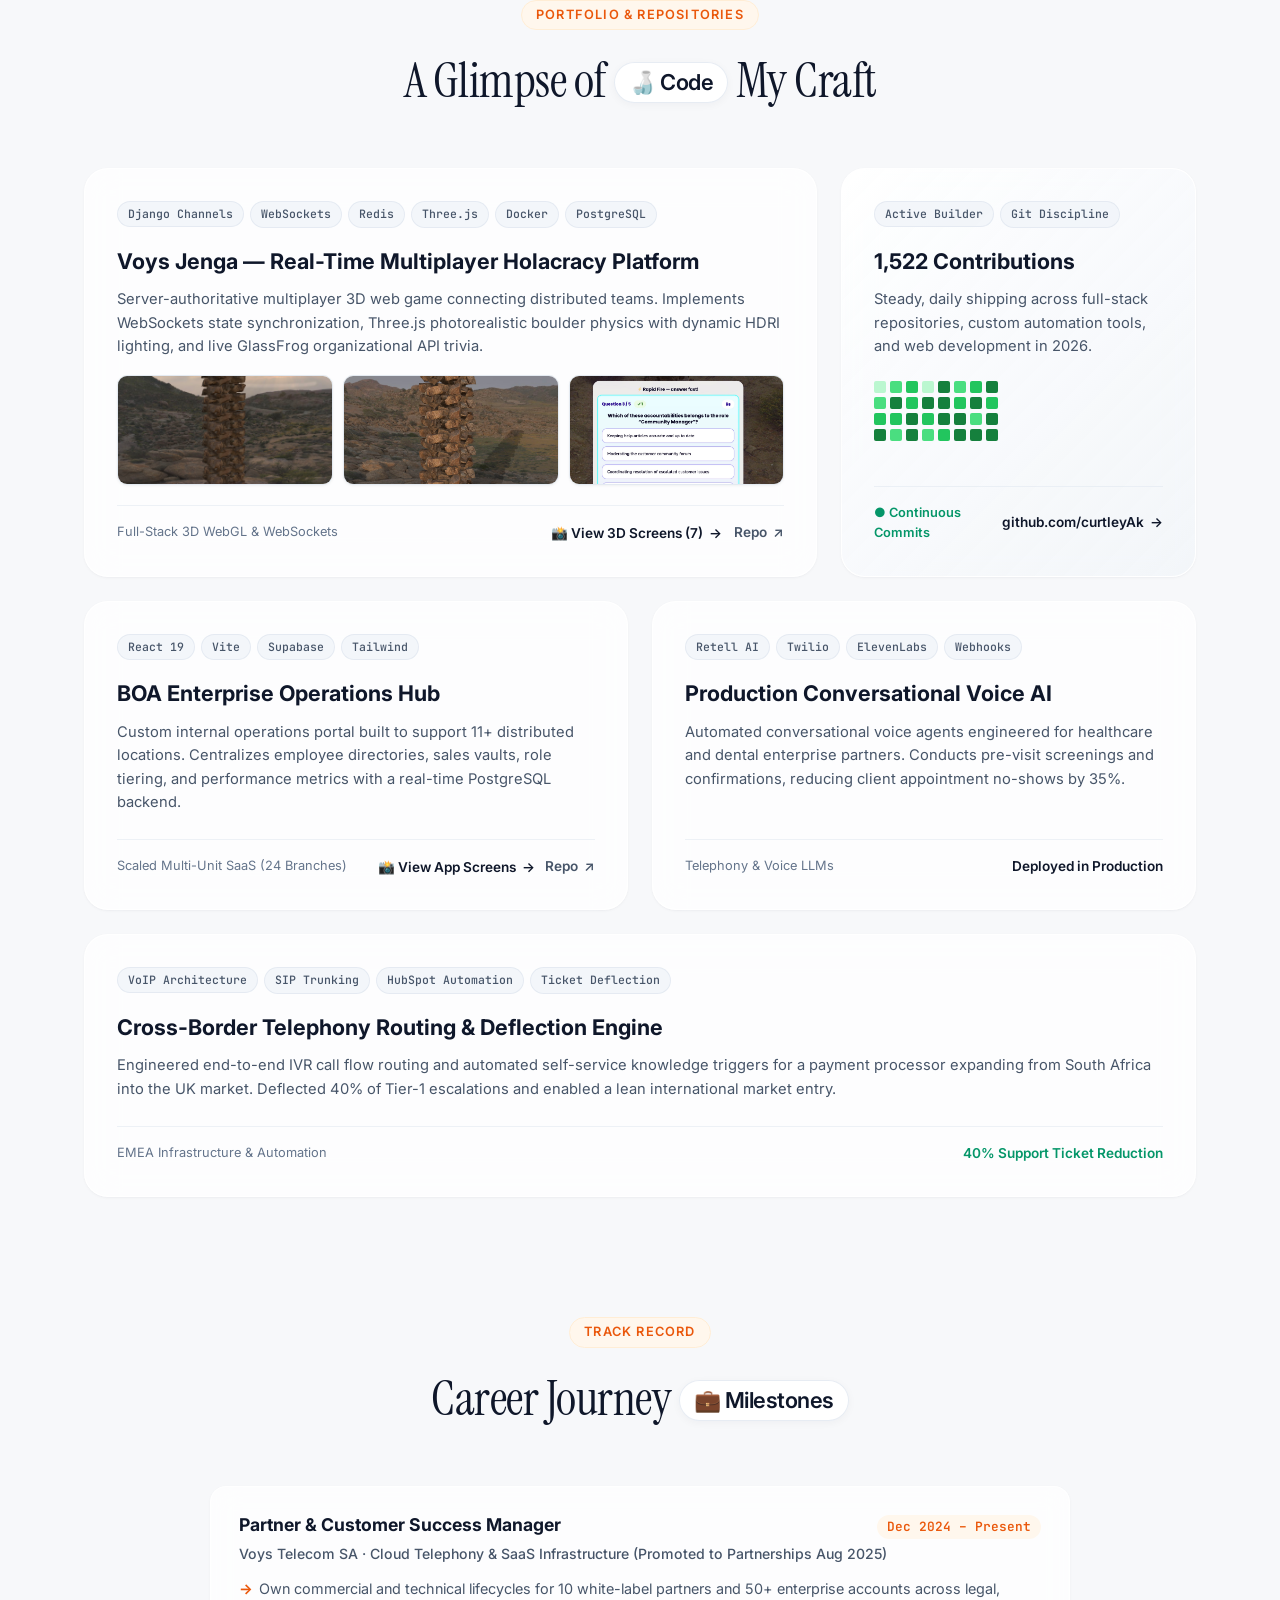
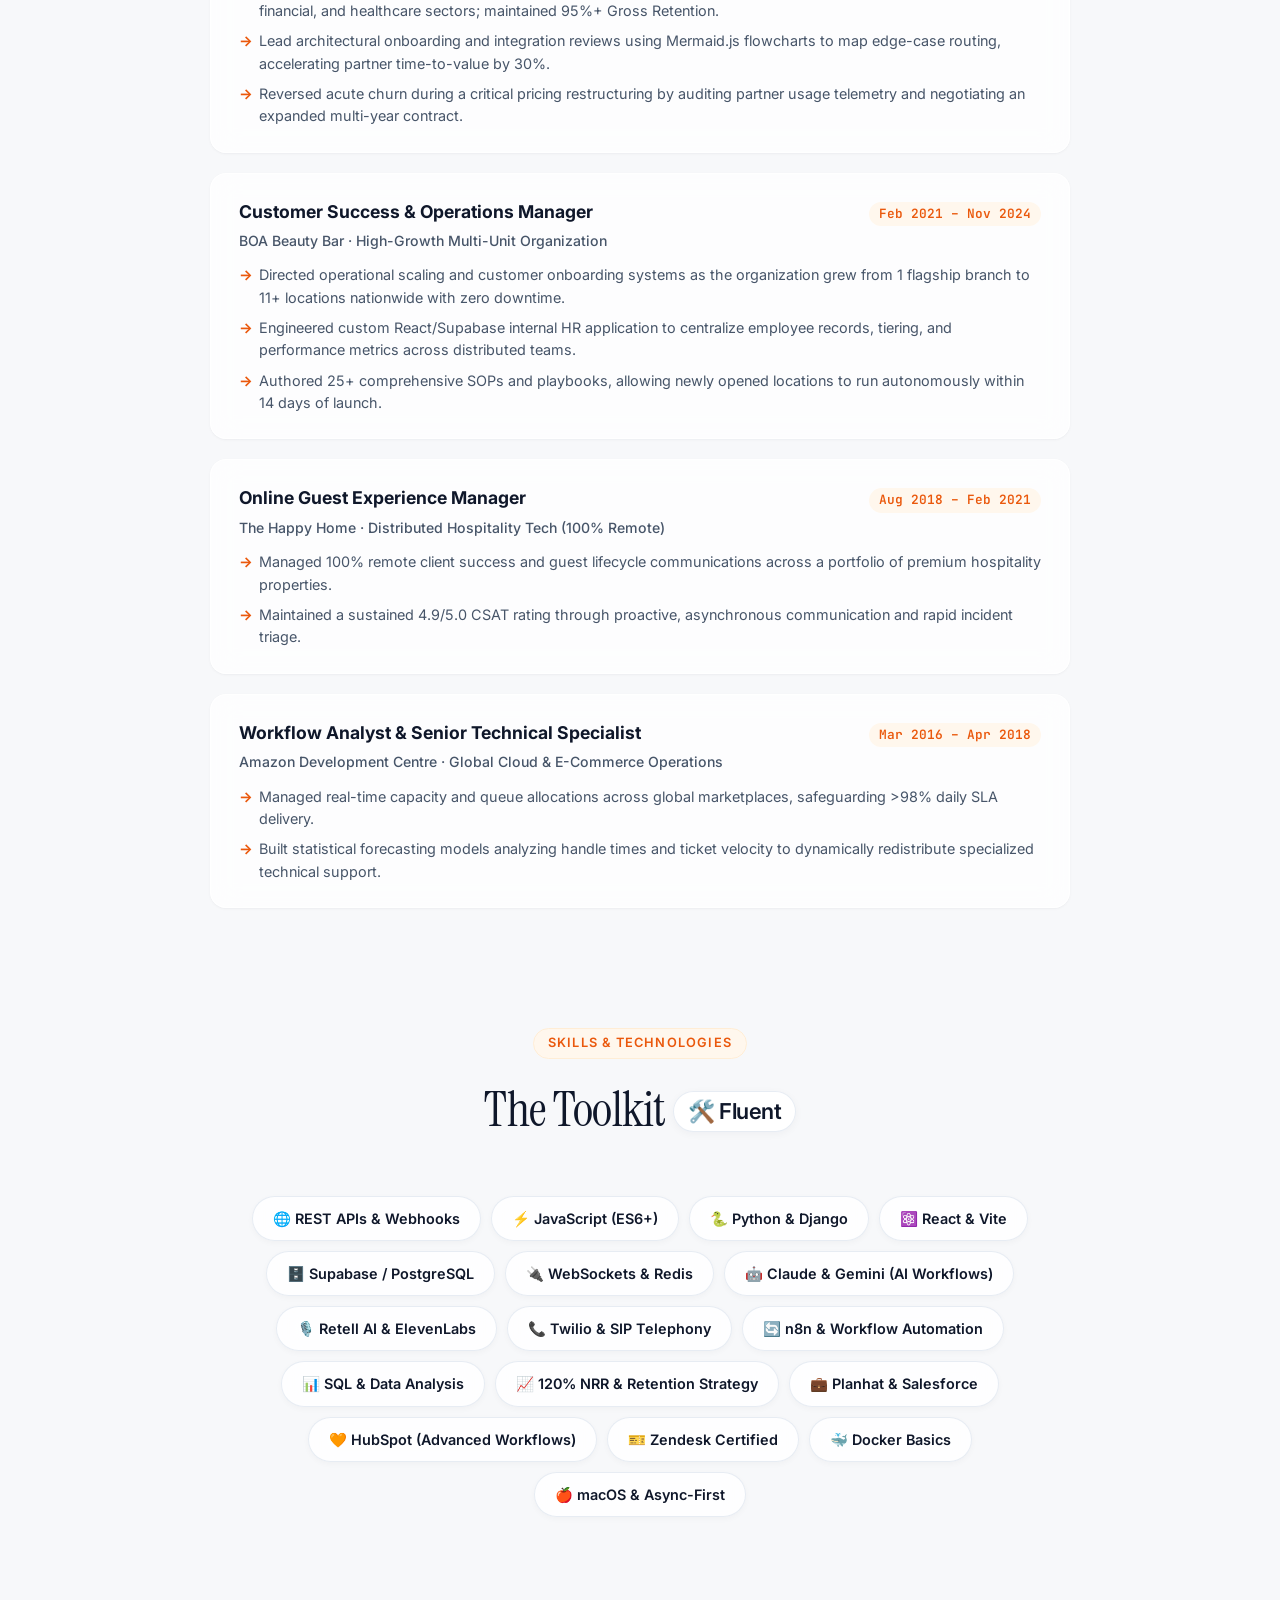
==== commit fd22fcd9: "feat: add Voys Jenga 3D gameplay screenshots and interactive showcase modal" ====
--- a/index.html
+++ b/index.html
@@ -320,16 +320,27 @@
               <span class="tech-tag">PostgreSQL</span>
             </div>
             <h3 class="bento-title">Voys Jenga — Real-Time Multiplayer Holacracy Platform</h3>
-            <p class="bento-desc">
-              Server-authoritative multiplayer platform connecting distributed teams. Implements WebSockets state synchronization, Three.js 3D tower visualization, and real-time GlassFrog organizational API imports.
-            </p>
+            <p class="bento-desc" style="margin-bottom: 16px;">
+              Server-authoritative multiplayer 3D web game connecting distributed teams. Implements WebSockets state synchronization, Three.js photorealistic boulder physics with dynamic HDRI lighting, and live GlassFrog organizational API trivia.
+            </p>
+            <div style="display:grid; grid-template-columns: repeat(3, 1fr); gap:10px; margin-bottom:20px; cursor:pointer;" data-modal-target="jenga-modal" title="Click to view full 3D gameplay screenshots">
+              <img src="Images/jenga/jenga-sunrise-tower.jpg" alt="Voys Jenga Golden Hour 3D Tower" style="width:100%; height:110px; object-fit:cover; border-radius:10px; border:1px solid rgba(226,232,240,0.9); box-shadow:var(--shadow-sm);">
+              <img src="Images/jenga/jenga-block-selection.jpg" alt="Voys Jenga 3D Raycasting Block Selection" style="width:100%; height:110px; object-fit:cover; border-radius:10px; border:1px solid rgba(226,232,240,0.9); box-shadow:var(--shadow-sm);">
+              <img src="Images/jenga/jenga-rapid-fire-quiz.jpg" alt="Voys Jenga Rapid Fire GlassFrog Quiz" style="width:100%; height:110px; object-fit:cover; border-radius:10px; border:1px solid rgba(226,232,240,0.9); box-shadow:var(--shadow-sm);">
+            </div>
           </div>
           <div class="bento-footer">
-            <span style="font-size:0.8rem; color:var(--color-text-subtle);">Full-Stack System Architecture</span>
-            <a href="https://github.com/curtleyAk/Jenga-Holocracy" target="_blank" rel="noopener" class="project-link">
-              <span>View Repository</span>
-              <span>→</span>
-            </a>
+            <span style="font-size:0.8rem; color:var(--color-text-subtle);">Full-Stack 3D WebGL & WebSockets</span>
+            <div style="display:flex; gap:12px; align-items:center;">
+              <button class="project-link" data-modal-target="jenga-modal" style="background:none; border:none; cursor:pointer; font-family:inherit;">
+                <span>📸 View 3D Screens (7)</span>
+                <span>→</span>
+              </button>
+              <a href="https://github.com/curtleyAk/Jenga-Holocracy" target="_blank" rel="noopener" class="project-link" style="color:var(--color-text-muted);">
+                <span>Repo</span>
+                <span>↗</span>
+              </a>
+            </div>
           </div>
         </div>
 
@@ -603,6 +614,85 @@
     </div>
   </div>
 
+  <!-- VOYS JENGA 3D SCREENSHOTS SHOWCASE MODAL -->
+  <div id="jenga-modal" class="modal-overlay" role="dialog" aria-modal="true" aria-labelledby="jenga-modal-title">
+    <div class="modal-window" style="max-width: 920px;">
+      <button class="modal-close-btn" data-modal-close aria-label="Close dialog">✕</button>
+
+      <div style="margin-bottom: 24px;">
+        <span class="section-tag">Full-Stack 3D Multiplayer Architecture</span>
+        <h3 id="jenga-modal-title" style="font-family:var(--font-serif); font-size:2.2rem; margin-top:8px;">Voys Jenga — Real-Time 3D Holacracy Platform</h3>
+        <p style="color:var(--color-text-muted); font-size:0.95rem; margin-top:6px;">
+          Engineered with <strong>Django Channels (WebSockets), Redis, Three.js (WebGL), PostgreSQL, and Docker</strong>. Connects distributed teams through server-authoritative 3D rock-tower physics and live organizational trivia synced from the <strong>GlassFrog API</strong>.
+        </p>
+      </div>
+
+      <!-- Gallery Item 1: Photorealistic 3D Tower & Dynamic HDRI Skyboxes -->
+      <div style="background:#f8fafc; border:1px solid #e2e8f0; border-radius:var(--radius-lg); padding:20px; margin-bottom:28px;">
+        <div style="display:flex; justify-content:space-between; align-items:baseline; margin-bottom:12px; flex-wrap:wrap; gap:8px;">
+          <h4 style="font-size:1.1rem; font-weight:700; color:var(--color-text-main);">1. Photorealistic 3D Boulder Tower & Dynamic HDRI Environments</h4>
+          <span style="font-family:var(--font-mono); font-size:0.75rem; background:#e0f2fe; color:#0369a1; padding:3px 10px; border-radius:var(--radius-full);">Three.js & 8K HDRI Shaders</span>
+        </div>
+        <p style="font-size:0.88rem; color:var(--color-text-muted); margin-bottom:14px; line-height:1.5;">
+          Renders custom 4K Namaqualand boulder meshes inside 360° South African HDRI landscapes (Klippad golden-hour sunrise and Rogland starry night) with physically based rendering (PBR) and real-time shadow mapping.
+        </p>
+        <div style="display:grid; grid-template-columns: 1fr 1fr; gap:16px;">
+          <img src="Images/jenga/jenga-sunrise-tower.jpg" alt="Voys Jenga Golden Hour Sunrise HDRI" style="width:100%; border-radius:8px; border:1px solid #e2e8f0; box-shadow:var(--shadow-sm);">
+          <img src="Images/jenga/jenga-night-holacracy.jpg" alt="Voys Jenga Starry Night HDRI and Holacracy Prompt" style="width:100%; border-radius:8px; border:1px solid #e2e8f0; box-shadow:var(--shadow-sm);">
+        </div>
+      </div>
+
+      <!-- Gallery Item 2: 3D Raycasting, Block Selection & Summit Stacking -->
+      <div style="background:#f8fafc; border:1px solid #e2e8f0; border-radius:var(--radius-lg); padding:20px; margin-bottom:28px;">
+        <div style="display:flex; justify-content:space-between; align-items:baseline; margin-bottom:12px; flex-wrap:wrap; gap:8px;">
+          <h4 style="font-size:1.1rem; font-weight:700; color:var(--color-text-main);">2. Interactive 3D Raycasting, Block Pulls & Summit Placement</h4>
+          <span style="font-family:var(--font-mono); font-size:0.75rem; background:#dcfce7; color:#15803d; padding:3px 10px; border-radius:var(--radius-full);">Interactive WebGL Physics</span>
+        </div>
+        <p style="font-size:0.88rem; color:var(--color-text-muted); margin-bottom:14px; line-height:1.5;">
+          Players orbit the camera and use 3D raycasting to highlight and extract individual rock blocks (glowing cyan on selection) before restacking them at the tower summit (glowing amber) under dynamic sunbeam lighting.
+        </p>
+        <div style="display:grid; grid-template-columns: 1fr 1fr; gap:16px;">
+          <img src="Images/jenga/jenga-block-selection.jpg" alt="Voys Jenga Cyan Raycast Block Selection" style="width:100%; border-radius:8px; border:1px solid #e2e8f0; box-shadow:var(--shadow-sm);">
+          <img src="Images/jenga/jenga-sunbeam-stack.jpg" alt="Voys Jenga Summit Block Placement with Sunbeams" style="width:100%; border-radius:8px; border:1px solid #e2e8f0; box-shadow:var(--shadow-sm);">
+        </div>
+      </div>
+
+      <!-- Gallery Item 3: Rapid Fire GlassFrog Quiz & Server-Authoritative Odds -->
+      <div style="background:#f8fafc; border:1px solid #e2e8f0; border-radius:var(--radius-lg); padding:20px; margin-bottom:28px;">
+        <div style="display:flex; justify-content:space-between; align-items:baseline; margin-bottom:12px; flex-wrap:wrap; gap:8px;">
+          <h4 style="font-size:1.1rem; font-weight:700; color:var(--color-text-main);">3. Live GlassFrog API Sync & "Rapid Fire" Holacracy Trivia</h4>
+          <span style="font-family:var(--font-mono); font-size:0.75rem; background:#fef3c7; color:#b45309; padding:3px 10px; border-radius:var(--radius-full);">GlassFrog REST API + WebSockets</span>
+        </div>
+        <p style="font-size:0.88rem; color:var(--color-text-muted); margin-bottom:14px; line-height:1.5;">
+          Synchronizes live circles, roles, and accountabilities from GlassFrog to generate timed Rapid-Fire multiple-choice challenges. Answering accurately stabilizes the player's safe-pull probability (`ODDS %` and `TOWER %` HUD).
+        </p>
+        <div style="display:grid; grid-template-columns: 1fr 1fr; gap:16px;">
+          <img src="Images/jenga/jenga-rapid-fire-quiz.jpg" alt="Voys Jenga Rapid Fire Role Accountability Quiz" style="width:100%; border-radius:8px; border:1px solid #e2e8f0; box-shadow:var(--shadow-sm);">
+          <img src="Images/jenga/jenga-overhead-odds.jpg" alt="Voys Jenga Overhead Camera Orbit and Odds HUD" style="width:100%; border-radius:8px; border:1px solid #e2e8f0; box-shadow:var(--shadow-sm);">
+        </div>
+      </div>
+
+      <!-- Gallery Item 4: Tower Collapse State & Game Loop -->
+      <div style="background:#f8fafc; border:1px solid #e2e8f0; border-radius:var(--radius-lg); padding:20px;">
+        <div style="display:flex; justify-content:space-between; align-items:baseline; margin-bottom:12px; flex-wrap:wrap; gap:8px;">
+          <h4 style="font-size:1.1rem; font-weight:700; color:var(--color-text-main);">4. Server-Authoritative Collapse & Recovery Loop</h4>
+          <span style="font-family:var(--font-mono); font-size:0.75rem; background:#f3e8ff; color:#7e22ce; padding:3px 10px; border-radius:var(--radius-full);">Django Channels + Redis State</span>
+        </div>
+        <p style="font-size:0.88rem; color:var(--color-text-muted); margin-bottom:14px; line-height:1.5;">
+          When a risky block pull triggers a collapse, the server broadcasts the physics tumble across connected clients, tallies Rapid-Fire accuracy modifiers, and resets the room state for instant replay.
+        </p>
+        <img src="Images/jenga/jenga-tower-collapse.jpg" alt="Voys Jenga Tower Down Collapse Screen" style="width:100%; max-height:520px; object-fit:cover; border-radius:8px; border:1px solid #e2e8f0; box-shadow:var(--shadow-sm);">
+      </div>
+
+      <div style="margin-top:24px; text-align:center;">
+        <a href="https://github.com/curtleyAk/Jenga-Holocracy" target="_blank" rel="noopener" class="btn-primary" style="display:inline-flex;">
+          <span>Explore Jenga-Holocracy on GitHub</span>
+          <span>→</span>
+        </a>
+      </div>
+    </div>
+  </div>
+
   <!-- BOA SCREENSHOTS SHOWCASE MODAL -->
   <div id="boa-modal" class="modal-overlay" role="dialog" aria-modal="true" aria-labelledby="boa-modal-title">
     <div class="modal-window" style="max-width: 880px;">
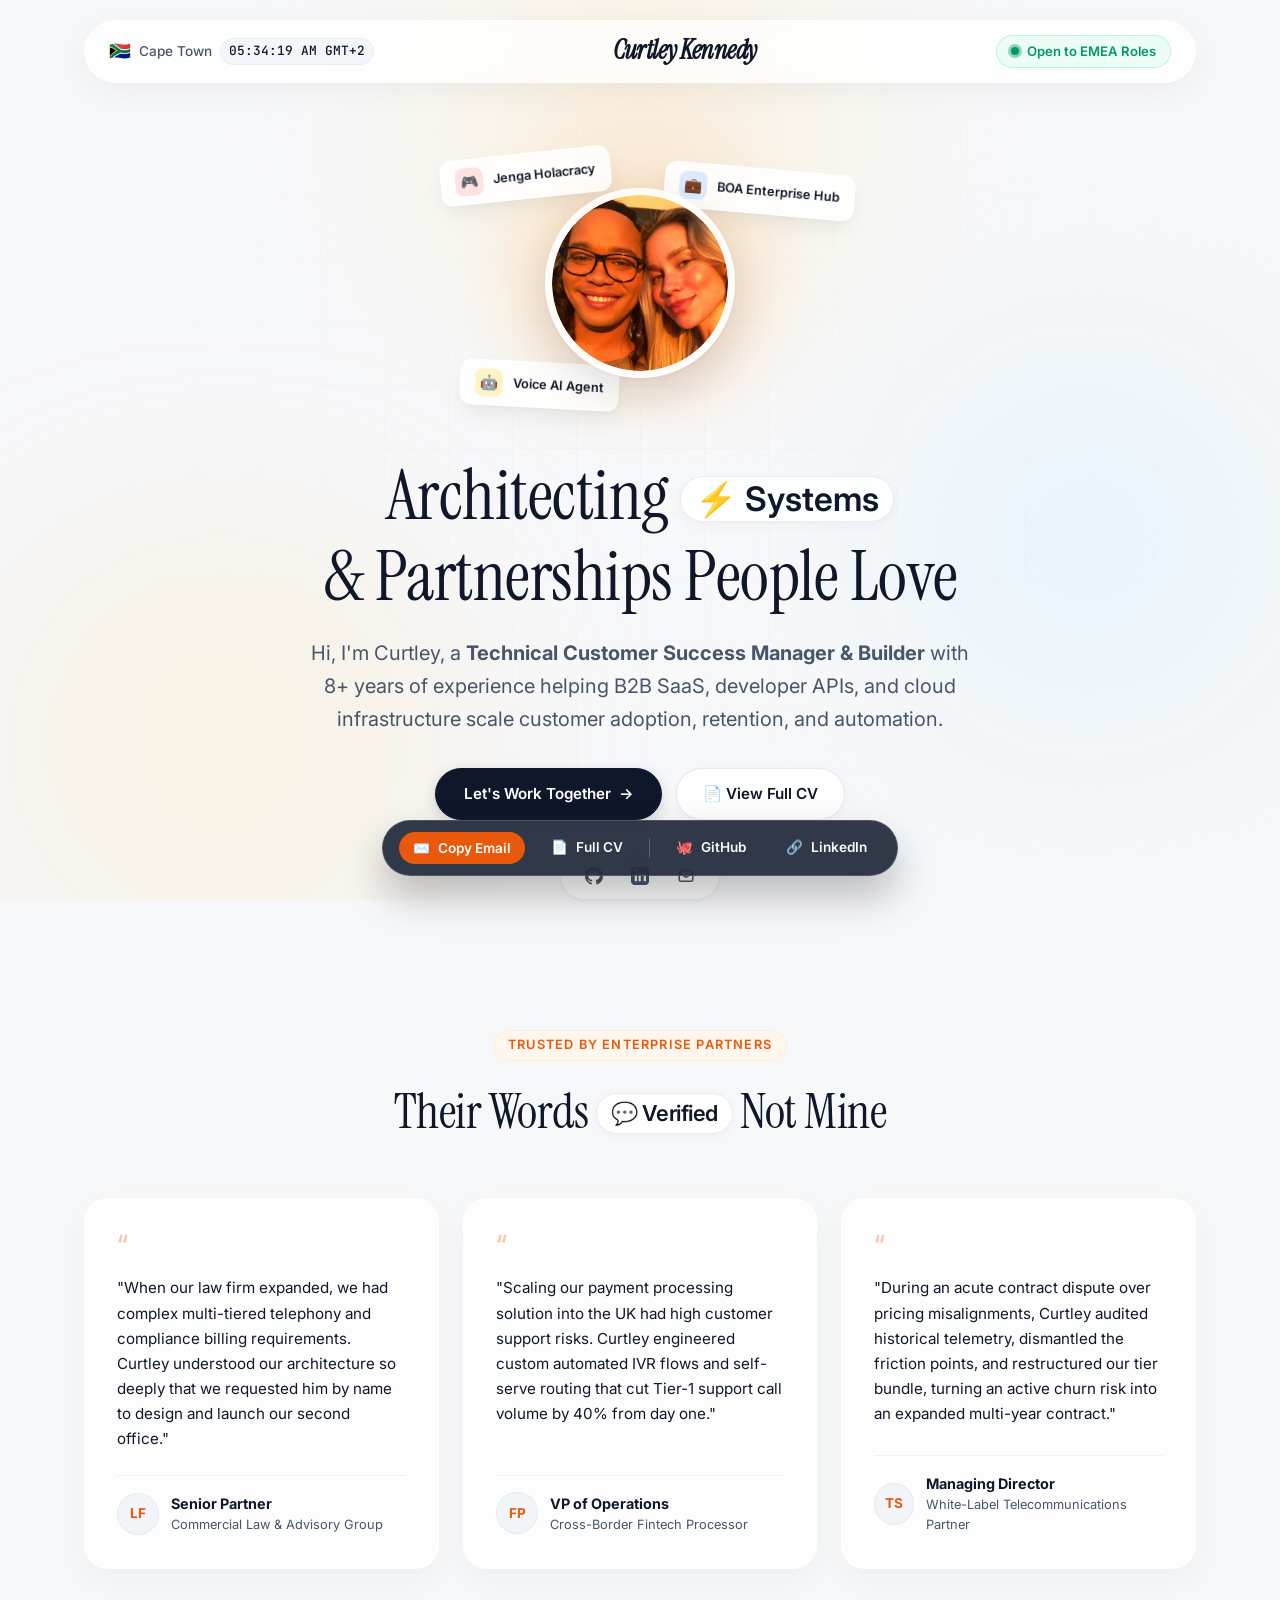
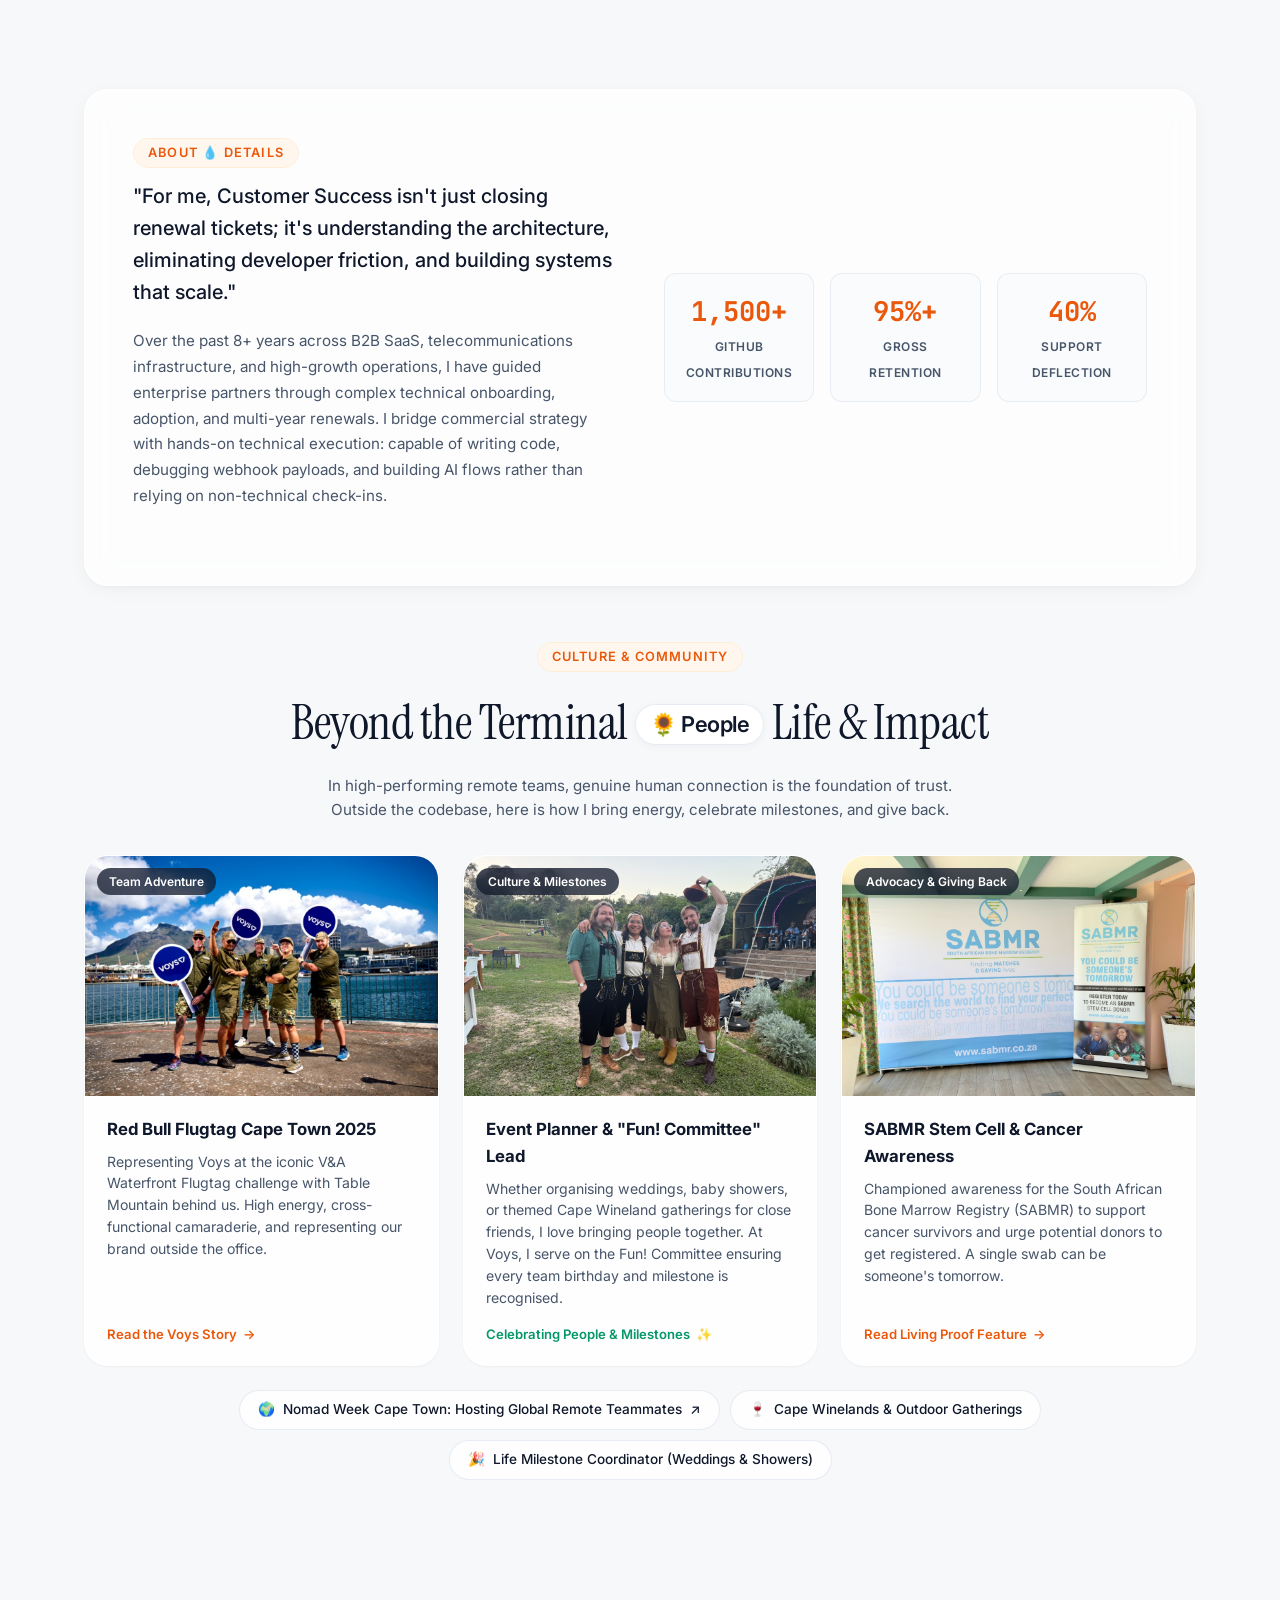
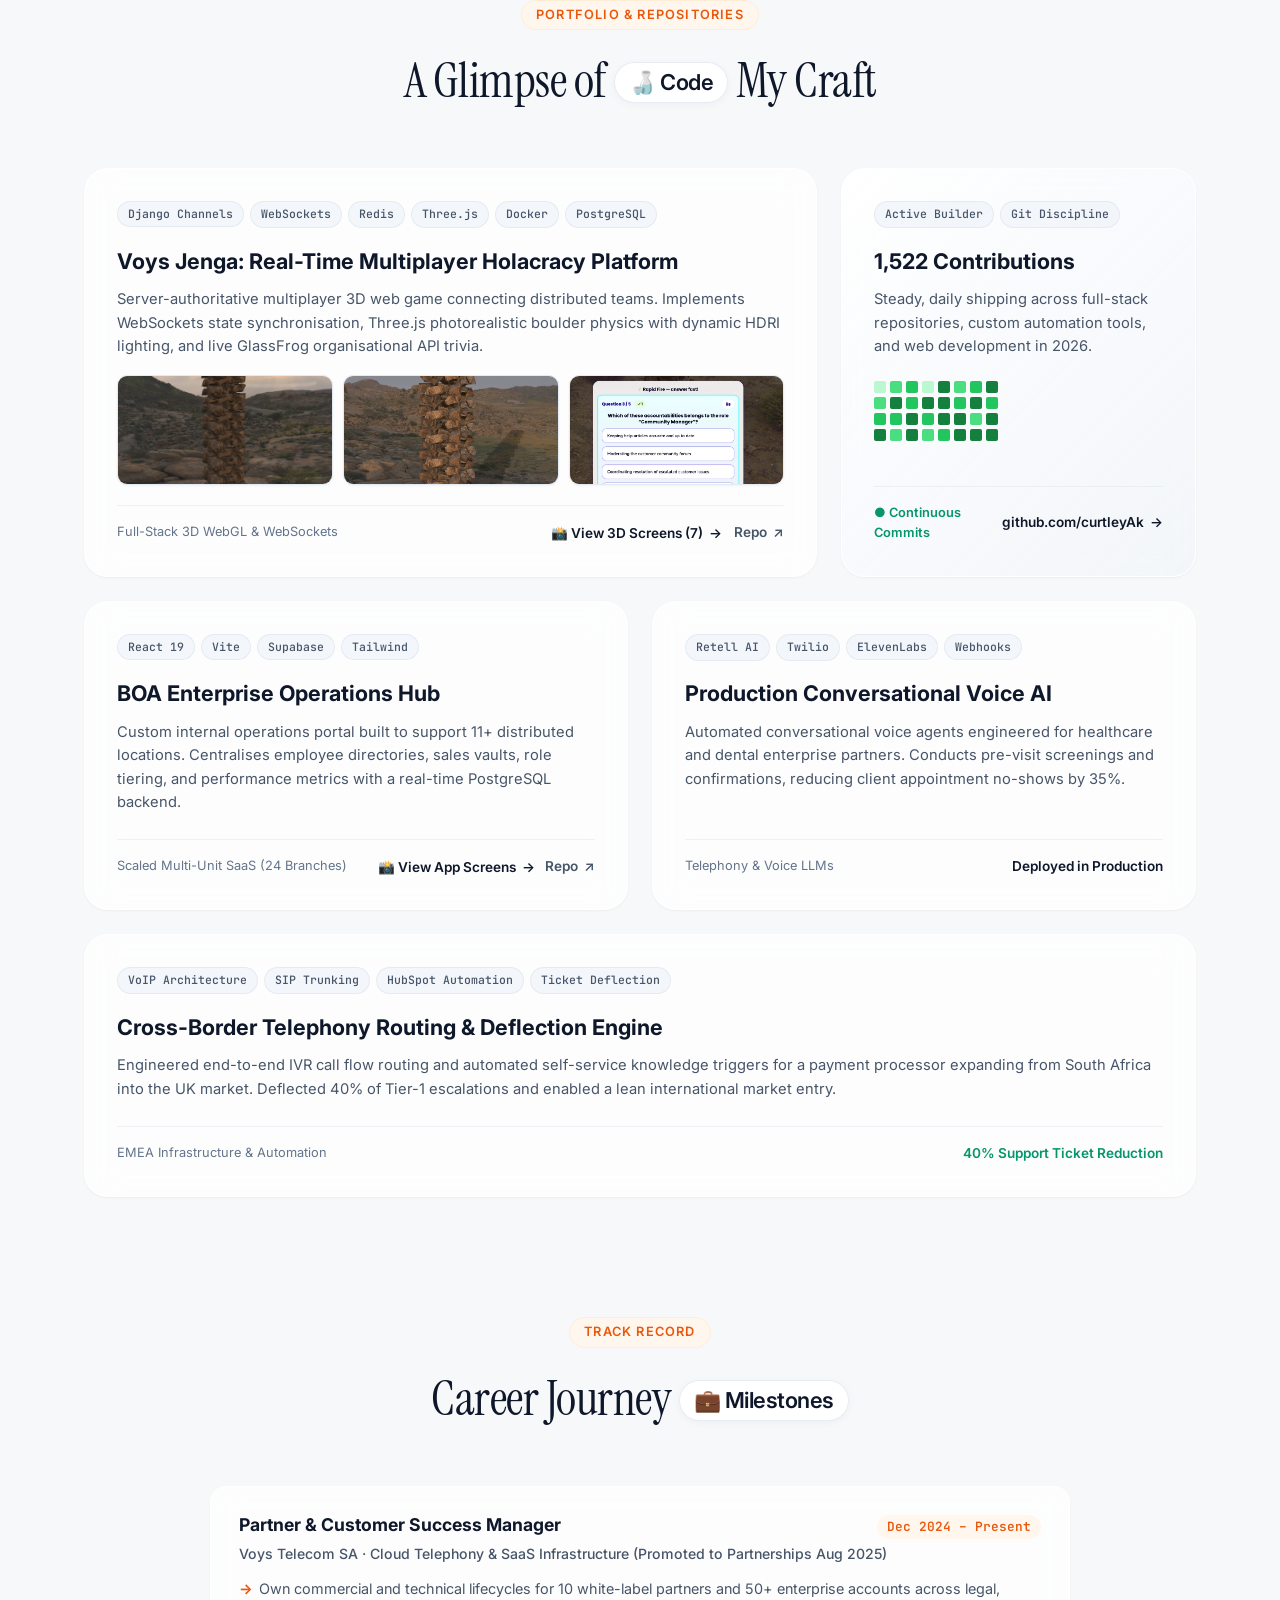
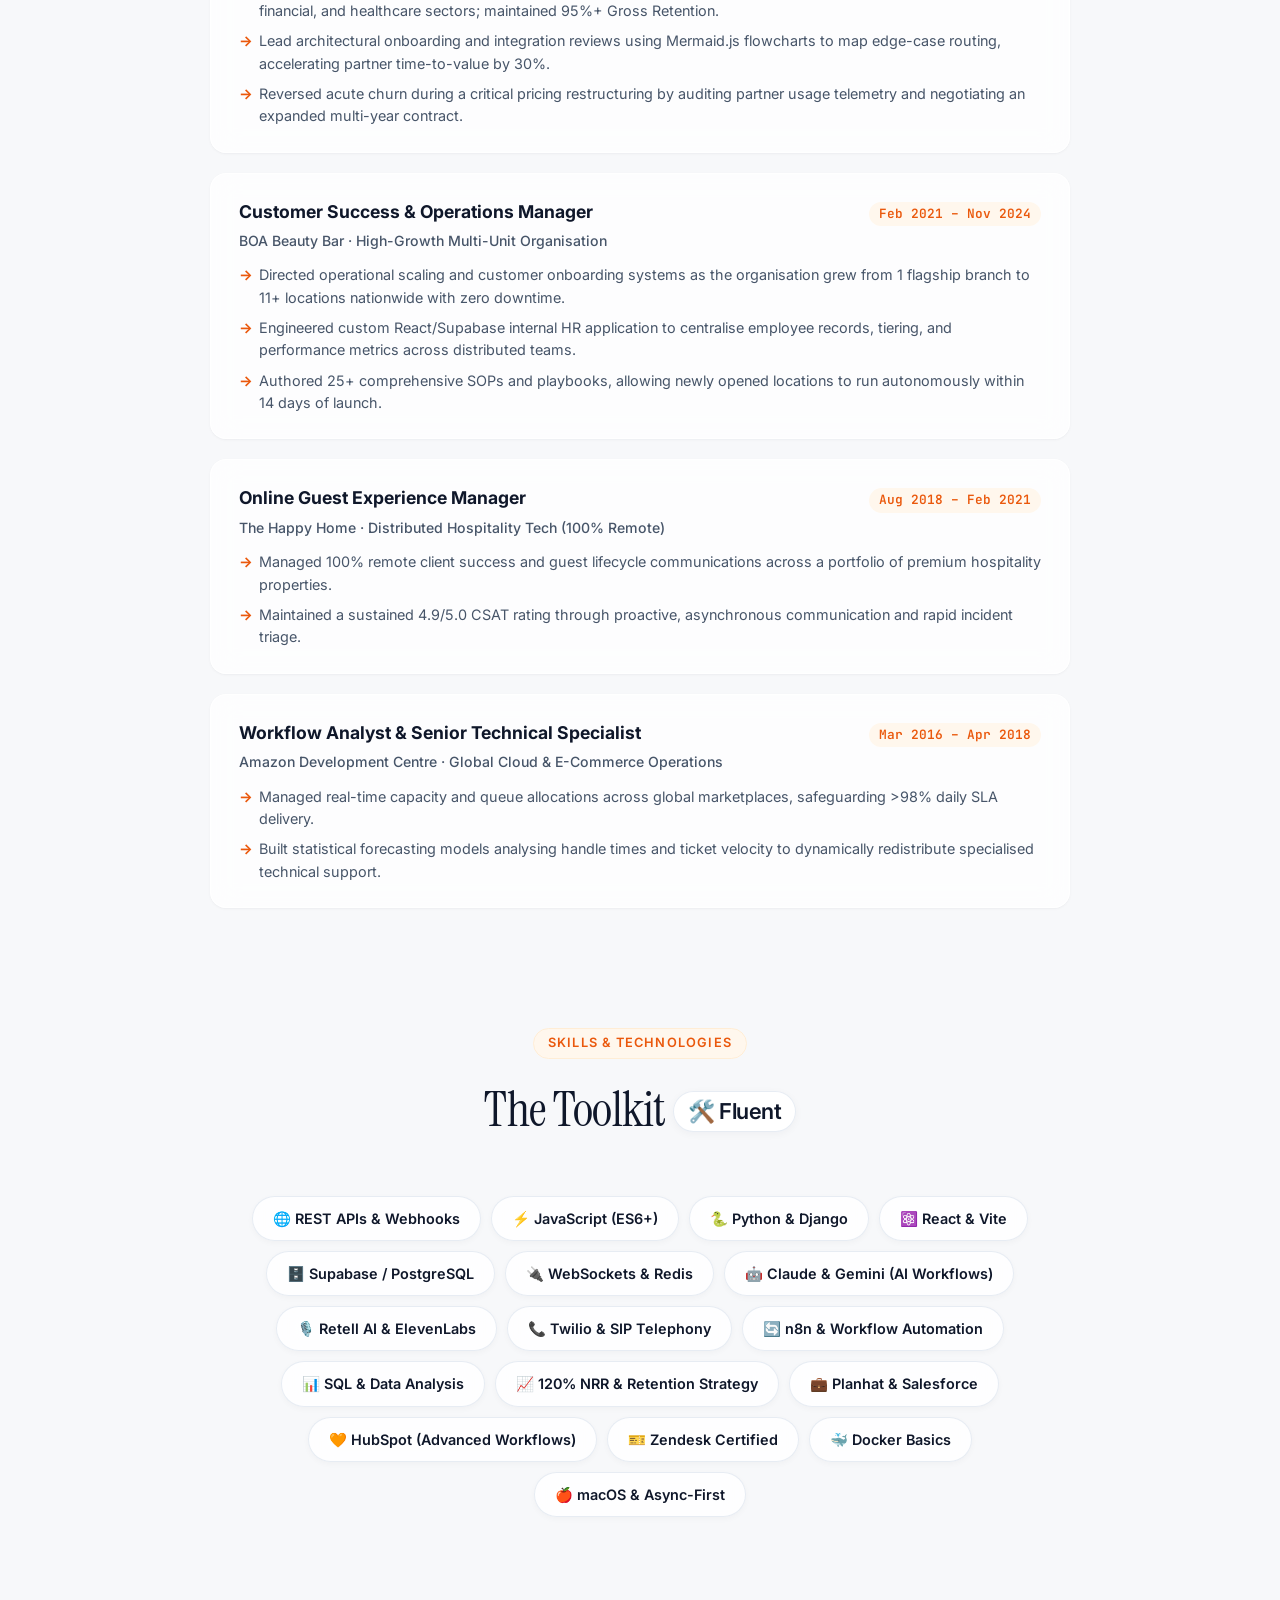
==== commit dbf03504: "chore: standardise copy to UK English and remove em-dashes" ====
--- a/index.html
+++ b/index.html
@@ -1,10 +1,10 @@
 <!DOCTYPE html>
-<html lang="en">
+<html lang="en-GB">
 <head>
   <meta charset="UTF-8">
   <meta name="viewport" content="width=device-width, initial-scale=1.0">
-  <title>Curtley Kennedy — Technical Customer Success Manager & Builder</title>
-  <meta name="description" content="Technical Customer Success Manager specializing in B2B SaaS, developer APIs, cloud telephony, and workflow automation. 8+ years experience guiding enterprise partners, driving 120%+ NRR, and building systems that scale.">
+  <title>Curtley Kennedy | Technical Customer Success Manager & Builder</title>
+  <meta name="description" content="Technical Customer Success Manager specialising in B2B SaaS, developer APIs, cloud telephony, and workflow automation. 8+ years experience guiding enterprise partners, driving 120%+ NRR, and building systems that scale.">
   
   <!-- Favicon -->
   <link rel="icon" type="image/svg+xml" href="data:image/svg+xml,<svg xmlns='http://www.w3.org/2000/svg' viewBox='0 0 100 100'><text y='.9em' font-size='90'>⚡</text></svg>">
@@ -161,7 +161,7 @@
           <div>
             <div class="quote-icon">“</div>
             <p class="testimonial-body">
-              "During an acute contract dispute over pricing misalignments, Curtley audited historical telemetry, dismantled the friction points, and restructured our tier bundle—turning an active churn risk into an expanded multi-year contract."
+              "During an acute contract dispute over pricing misalignments, Curtley audited historical telemetry, dismantled the friction points, and restructured our tier bundle, turning an active churn risk into an expanded multi-year contract."
             </p>
           </div>
           <div class="testimonial-author">
@@ -185,7 +185,7 @@
               "For me, Customer Success isn't just closing renewal tickets; it's understanding the architecture, eliminating developer friction, and building systems that scale."
             </h2>
             <p class="about-text">
-              Over the past 8+ years across B2B SaaS, telecommunications infrastructure, and high-growth operations, I have guided enterprise partners through complex technical onboarding, adoption, and multi-year renewals. I bridge commercial strategy with hands-on technical execution—capable of writing code, debugging webhook payloads, and building AI flows rather than relying on non-technical check-ins.
+              Over the past 8+ years across B2B SaaS, telecommunications infrastructure, and high-growth operations, I have guided enterprise partners through complex technical onboarding, adoption, and multi-year renewals. I bridge commercial strategy with hands-on technical execution: capable of writing code, debugging webhook payloads, and building AI flows rather than relying on non-technical check-ins.
             </p>
           </div>
 
@@ -248,7 +248,7 @@
             <div>
               <h3 class="photo-title">Event Planner & "Fun! Committee" Lead</h3>
               <p class="photo-desc">
-                Whether organizing weddings, baby showers, or themed Cape Wineland gatherings for close friends, I love bringing people together. At Voys, I serve on the Fun! Committee ensuring every team birthday and milestone is recognized.
+                Whether organising weddings, baby showers, or themed Cape Wineland gatherings for close friends, I love bringing people together. At Voys, I serve on the Fun! Committee ensuring every team birthday and milestone is recognised.
               </p>
             </div>
             <span class="photo-link" style="color:var(--color-emerald);">
@@ -319,9 +319,9 @@
               <span class="tech-tag">Docker</span>
               <span class="tech-tag">PostgreSQL</span>
             </div>
-            <h3 class="bento-title">Voys Jenga — Real-Time Multiplayer Holacracy Platform</h3>
+            <h3 class="bento-title">Voys Jenga: Real-Time Multiplayer Holacracy Platform</h3>
             <p class="bento-desc" style="margin-bottom: 16px;">
-              Server-authoritative multiplayer 3D web game connecting distributed teams. Implements WebSockets state synchronization, Three.js photorealistic boulder physics with dynamic HDRI lighting, and live GlassFrog organizational API trivia.
+              Server-authoritative multiplayer 3D web game connecting distributed teams. Implements WebSockets state synchronisation, Three.js photorealistic boulder physics with dynamic HDRI lighting, and live GlassFrog organisational API trivia.
             </p>
             <div style="display:grid; grid-template-columns: repeat(3, 1fr); gap:10px; margin-bottom:20px; cursor:pointer;" data-modal-target="jenga-modal" title="Click to view full 3D gameplay screenshots">
               <img src="Images/jenga/jenga-sunrise-tower.jpg" alt="Voys Jenga Golden Hour 3D Tower" style="width:100%; height:110px; object-fit:cover; border-radius:10px; border:1px solid rgba(226,232,240,0.9); box-shadow:var(--shadow-sm);">
@@ -387,7 +387,7 @@
             </div>
             <h3 class="bento-title">BOA Enterprise Operations Hub</h3>
             <p class="bento-desc">
-              Custom internal operations portal built to support 11+ distributed locations. Centralizes employee directories, sales vaults, role tiering, and performance metrics with a real-time PostgreSQL backend.
+              Custom internal operations portal built to support 11+ distributed locations. Centralises employee directories, sales vaults, role tiering, and performance metrics with a real-time PostgreSQL backend.
             </p>
           </div>
           <div class="bento-footer">
@@ -479,10 +479,10 @@
             <span class="timeline-role">Customer Success & Operations Manager</span>
             <span class="timeline-date">Feb 2021 – Nov 2024</span>
           </div>
-          <div class="timeline-company">BOA Beauty Bar · High-Growth Multi-Unit Organization</div>
+          <div class="timeline-company">BOA Beauty Bar · High-Growth Multi-Unit Organisation</div>
           <ul class="timeline-bullets">
-            <li>Directed operational scaling and customer onboarding systems as the organization grew from 1 flagship branch to 11+ locations nationwide with zero downtime.</li>
-            <li>Engineered custom React/Supabase internal HR application to centralize employee records, tiering, and performance metrics across distributed teams.</li>
+            <li>Directed operational scaling and customer onboarding systems as the organisation grew from 1 flagship branch to 11+ locations nationwide with zero downtime.</li>
+            <li>Engineered custom React/Supabase internal HR application to centralise employee records, tiering, and performance metrics across distributed teams.</li>
             <li>Authored 25+ comprehensive SOPs and playbooks, allowing newly opened locations to run autonomously within 14 days of launch.</li>
           </ul>
         </div>
@@ -509,7 +509,7 @@
           <div class="timeline-company">Amazon Development Centre · Global Cloud & E-Commerce Operations</div>
           <ul class="timeline-bullets">
             <li>Managed real-time capacity and queue allocations across global marketplaces, safeguarding >98% daily SLA delivery.</li>
-            <li>Built statistical forecasting models analyzing handle times and ticket velocity to dynamically redistribute specialized technical support.</li>
+            <li>Built statistical forecasting models analysing handle times and ticket velocity to dynamically redistribute specialised technical support.</li>
           </ul>
         </div>
 
@@ -621,9 +621,9 @@
 
       <div style="margin-bottom: 24px;">
         <span class="section-tag">Full-Stack 3D Multiplayer Architecture</span>
-        <h3 id="jenga-modal-title" style="font-family:var(--font-serif); font-size:2.2rem; margin-top:8px;">Voys Jenga — Real-Time 3D Holacracy Platform</h3>
+        <h3 id="jenga-modal-title" style="font-family:var(--font-serif); font-size:2.2rem; margin-top:8px;">Voys Jenga: Real-Time 3D Holacracy Platform</h3>
         <p style="color:var(--color-text-muted); font-size:0.95rem; margin-top:6px;">
-          Engineered with <strong>Django Channels (WebSockets), Redis, Three.js (WebGL), PostgreSQL, and Docker</strong>. Connects distributed teams through server-authoritative 3D rock-tower physics and live organizational trivia synced from the <strong>GlassFrog API</strong>.
+          Engineered with <strong>Django Channels (WebSockets), Redis, Three.js (WebGL), PostgreSQL, and Docker</strong>. Connects distributed teams through server-authoritative 3D rock-tower physics and live organisational trivia synced from the <strong>GlassFrog API</strong>.
         </p>
       </div>
 
@@ -664,7 +664,7 @@
           <span style="font-family:var(--font-mono); font-size:0.75rem; background:#fef3c7; color:#b45309; padding:3px 10px; border-radius:var(--radius-full);">GlassFrog REST API + WebSockets</span>
         </div>
         <p style="font-size:0.88rem; color:var(--color-text-muted); margin-bottom:14px; line-height:1.5;">
-          Synchronizes live circles, roles, and accountabilities from GlassFrog to generate timed Rapid-Fire multiple-choice challenges. Answering accurately stabilizes the player's safe-pull probability (`ODDS %` and `TOWER %` HUD).
+          Synchronises live circles, roles, and accountabilities from GlassFrog to generate timed Rapid-Fire multiple-choice challenges. Answering accurately stabilises the player's safe-pull probability (`ODDS %` and `TOWER %` HUD).
         </p>
         <div style="display:grid; grid-template-columns: 1fr 1fr; gap:16px;">
           <img src="Images/jenga/jenga-rapid-fire-quiz.jpg" alt="Voys Jenga Rapid Fire Role Accountability Quiz" style="width:100%; border-radius:8px; border:1px solid #e2e8f0; box-shadow:var(--shadow-sm);">
@@ -713,7 +713,7 @@
           <span style="font-family:var(--font-mono); font-size:0.75rem; background:#e0f2fe; color:#0369a1; padding:3px 10px; border-radius:var(--radius-full);">Live Operations Analytics</span>
         </div>
         <p style="font-size:0.88rem; color:var(--color-text-muted); margin-bottom:14px; line-height:1.5;">
-          Centralizes real-time status across 24 stores: active headcount, clock-ins, managers on duty, automated department alerts (People & HR, Scheduling, Payroll), and hiring requisitions.
+          Centralises real-time status across 24 stores: active headcount, clock-ins, managers on duty, automated department alerts (People & HR, Scheduling, Payroll), and hiring requisitions.
         </p>
         <img src="Images/projects/SCR-20261012-nimm.png" alt="BOA HR Executive Operations Dashboard" style="width:100%; border-radius:8px; border:1px solid #e2e8f0; box-shadow:var(--shadow-sm);">
       </div>
@@ -725,7 +725,7 @@
           <span style="font-family:var(--font-mono); font-size:0.75rem; background:#fef3c7; color:#b45309; padding:3px 10px; border-radius:var(--radius-full);">Auto-fill & Version Control</span>
         </div>
         <p style="font-size:0.88rem; color:var(--color-text-muted); margin-bottom:14px; line-height:1.5;">
-          Dynamic shift builder supporting cycle rules (Sunday rotation, off-day limits, sick leaves), multi-branch version tracking (10 revisions), CSV/PDF export, and instant Supabase commits. <em>(Staff names sanitized)</em>.
+          Dynamic shift builder supporting cycle rules (Sunday rotation, off-day limits, sick leaves), multi-branch version tracking (10 revisions), CSV/PDF export, and instant Supabase commits. <em>(Staff names sanitised)</em>.
         </p>
         <img src="Images/projects/SCR-20261012-njlv.png" alt="BOA Operations Schedule Editor" style="width:100%; border-radius:8px; border:1px solid #e2e8f0; box-shadow:var(--shadow-sm);">
       </div>
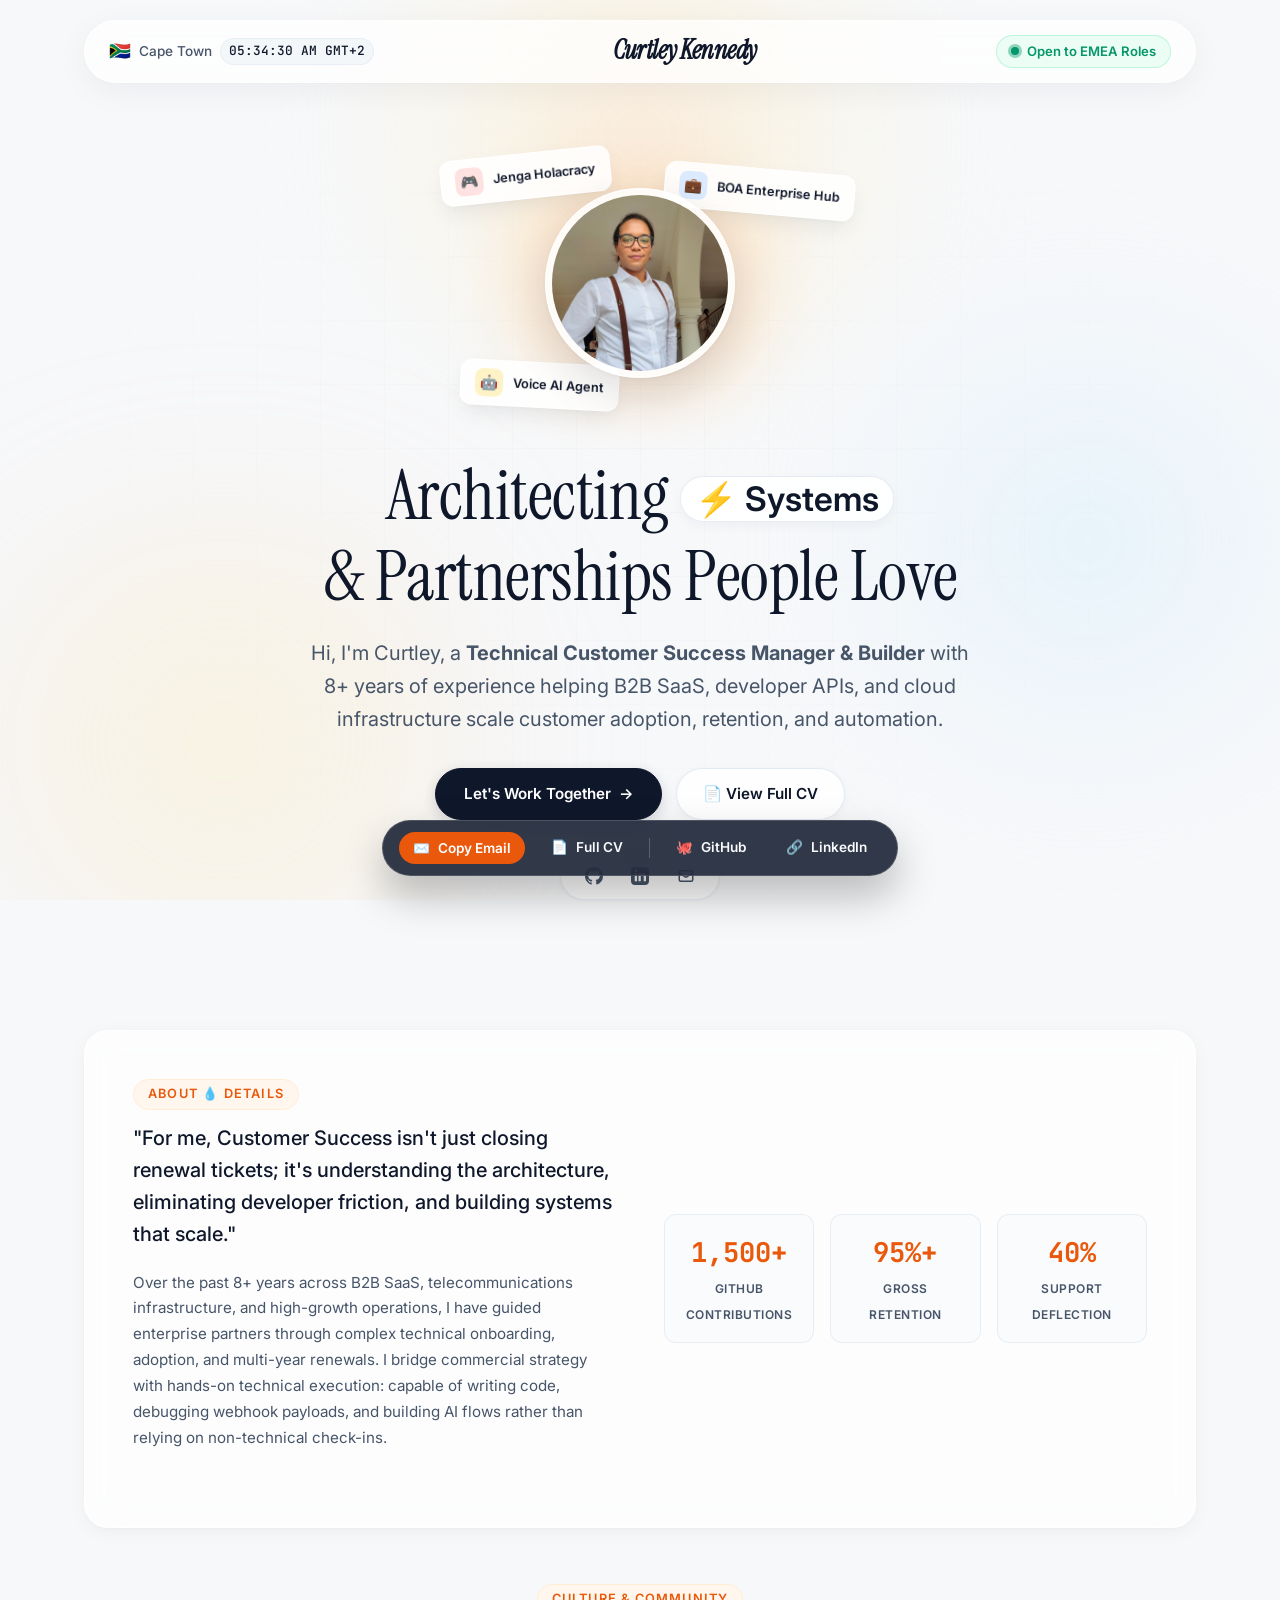
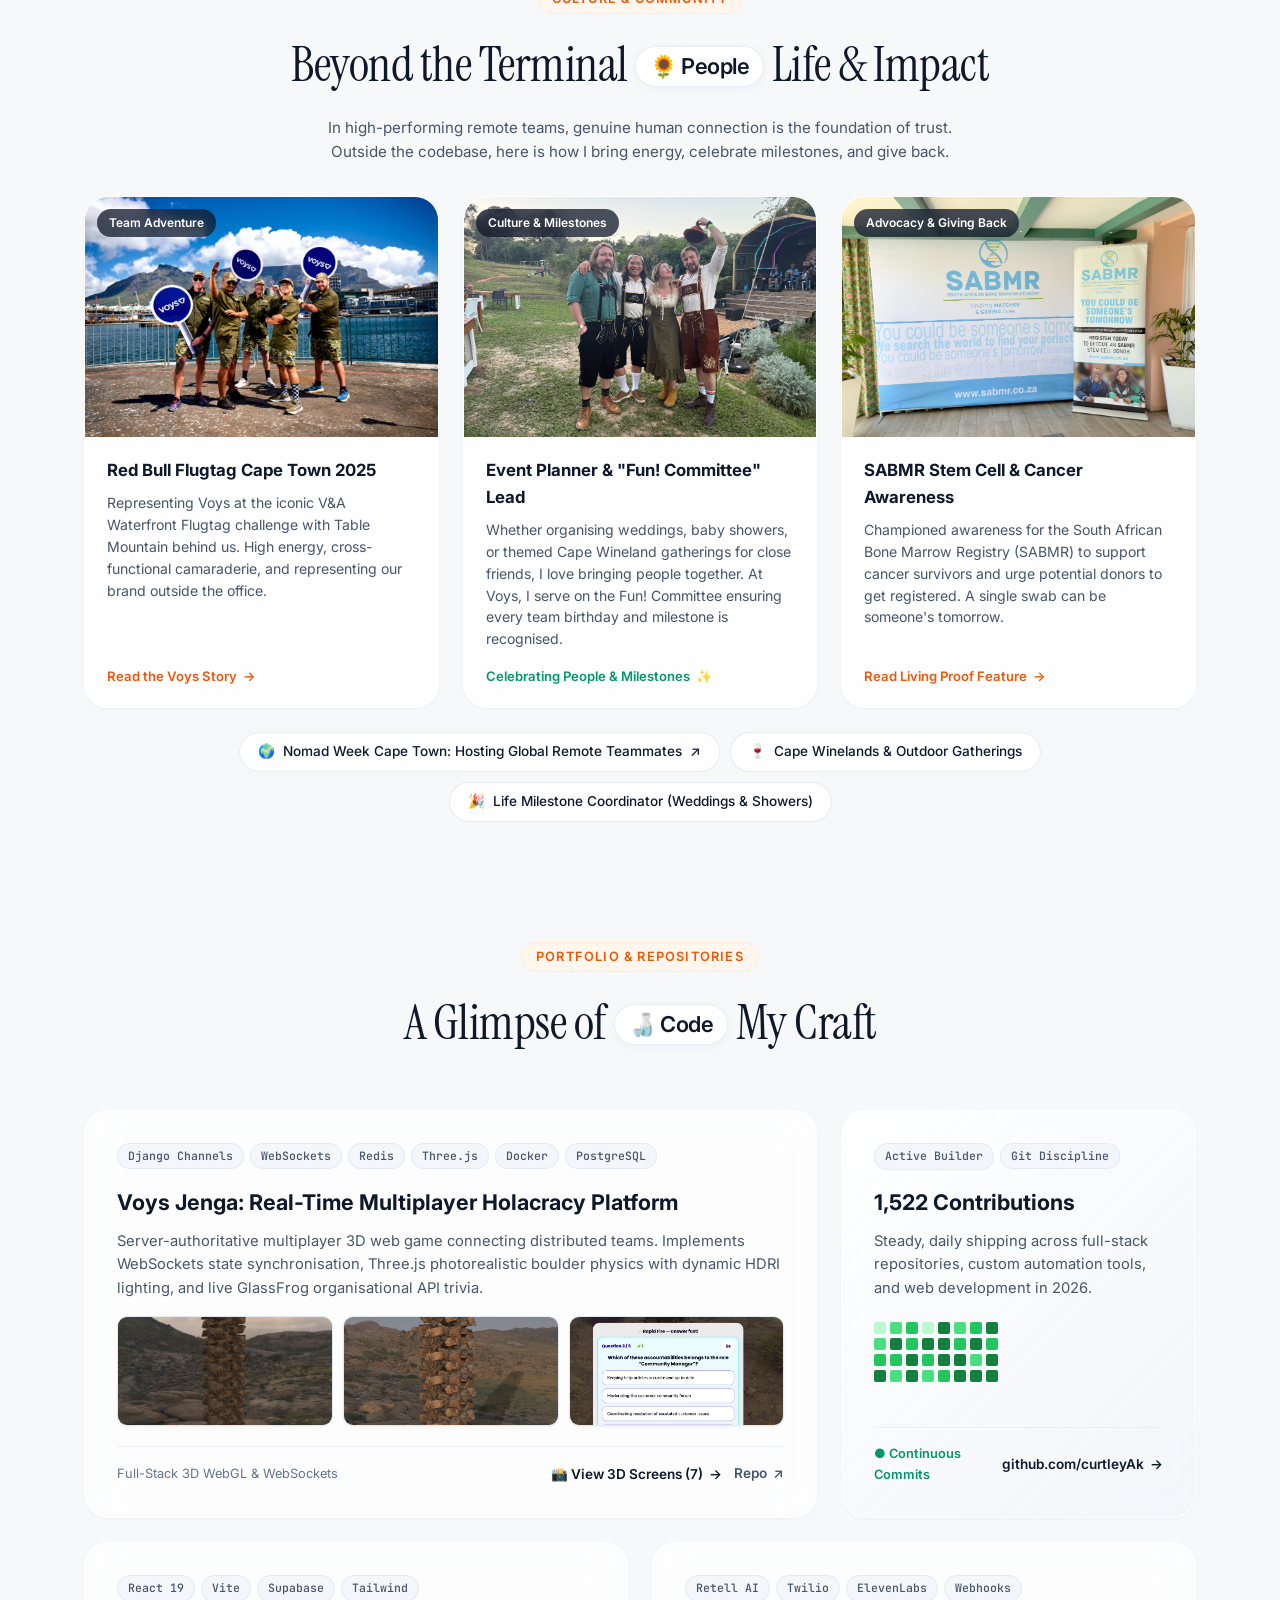
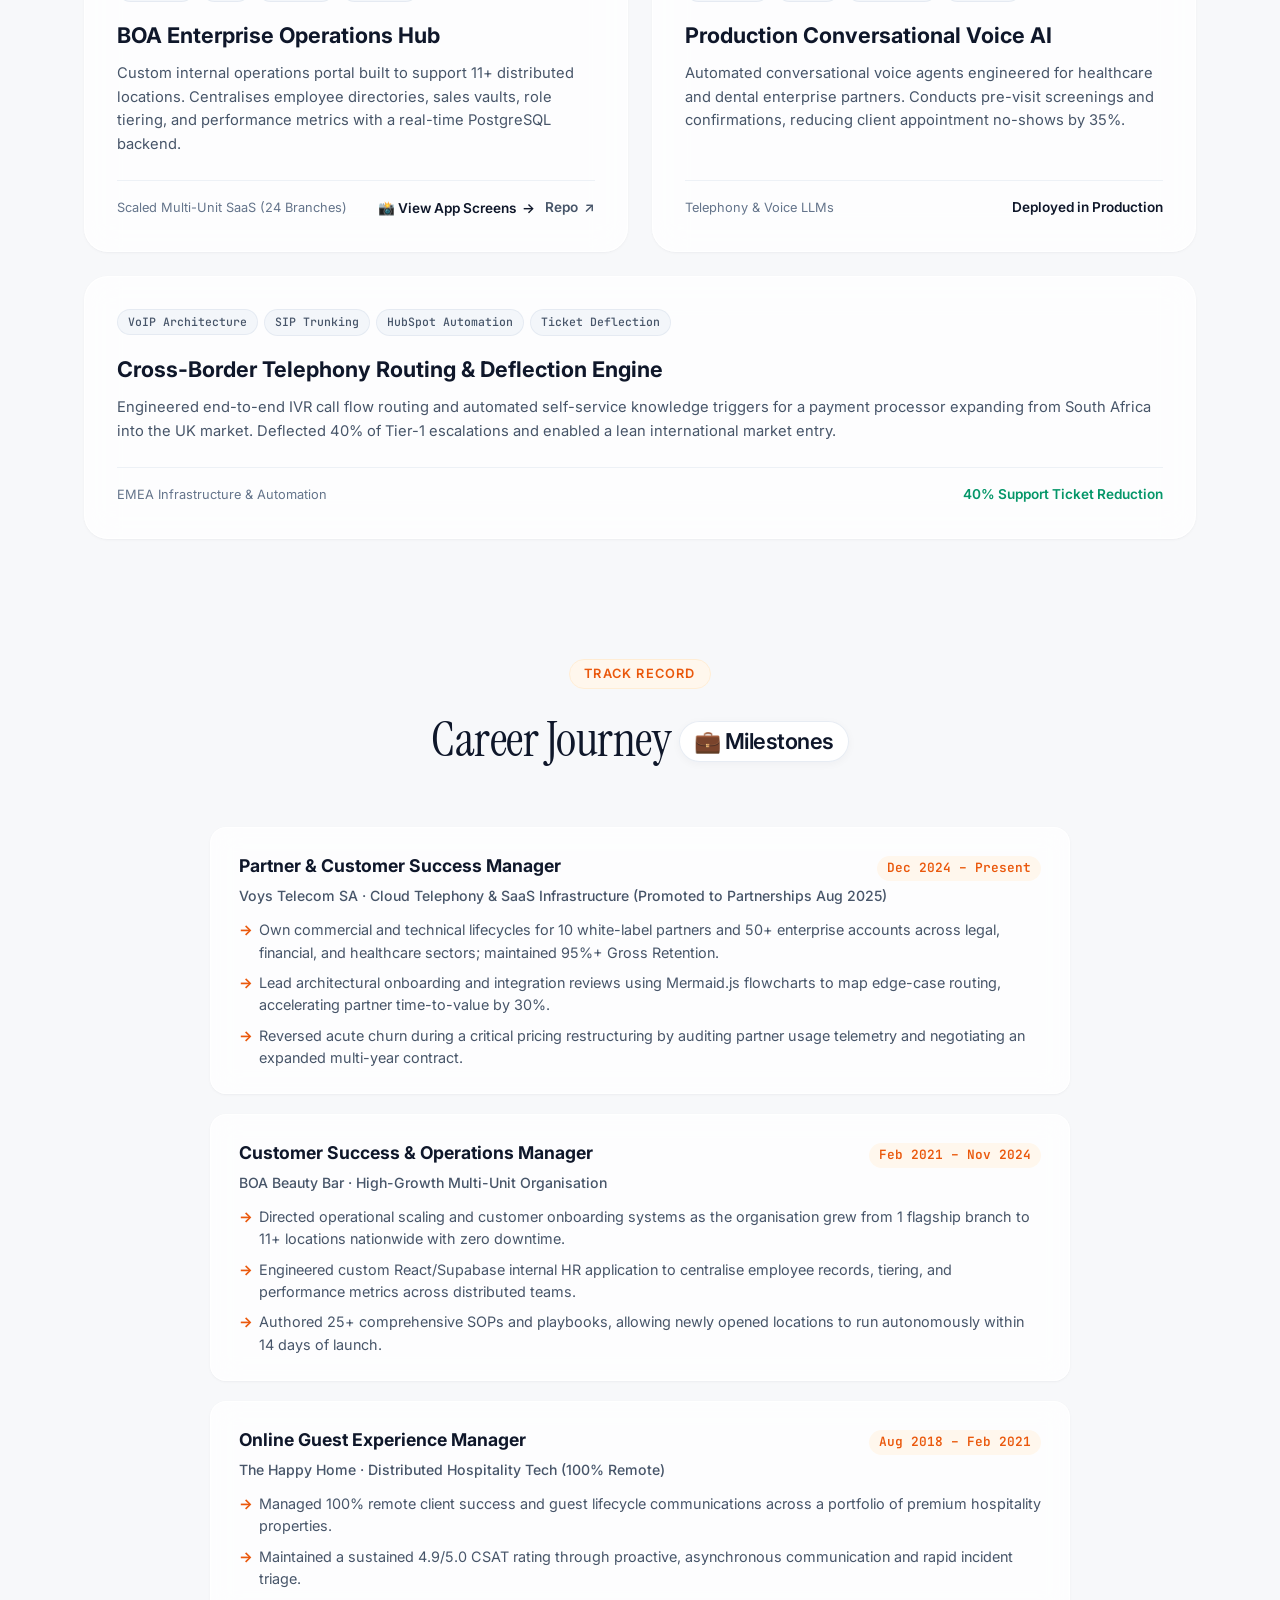
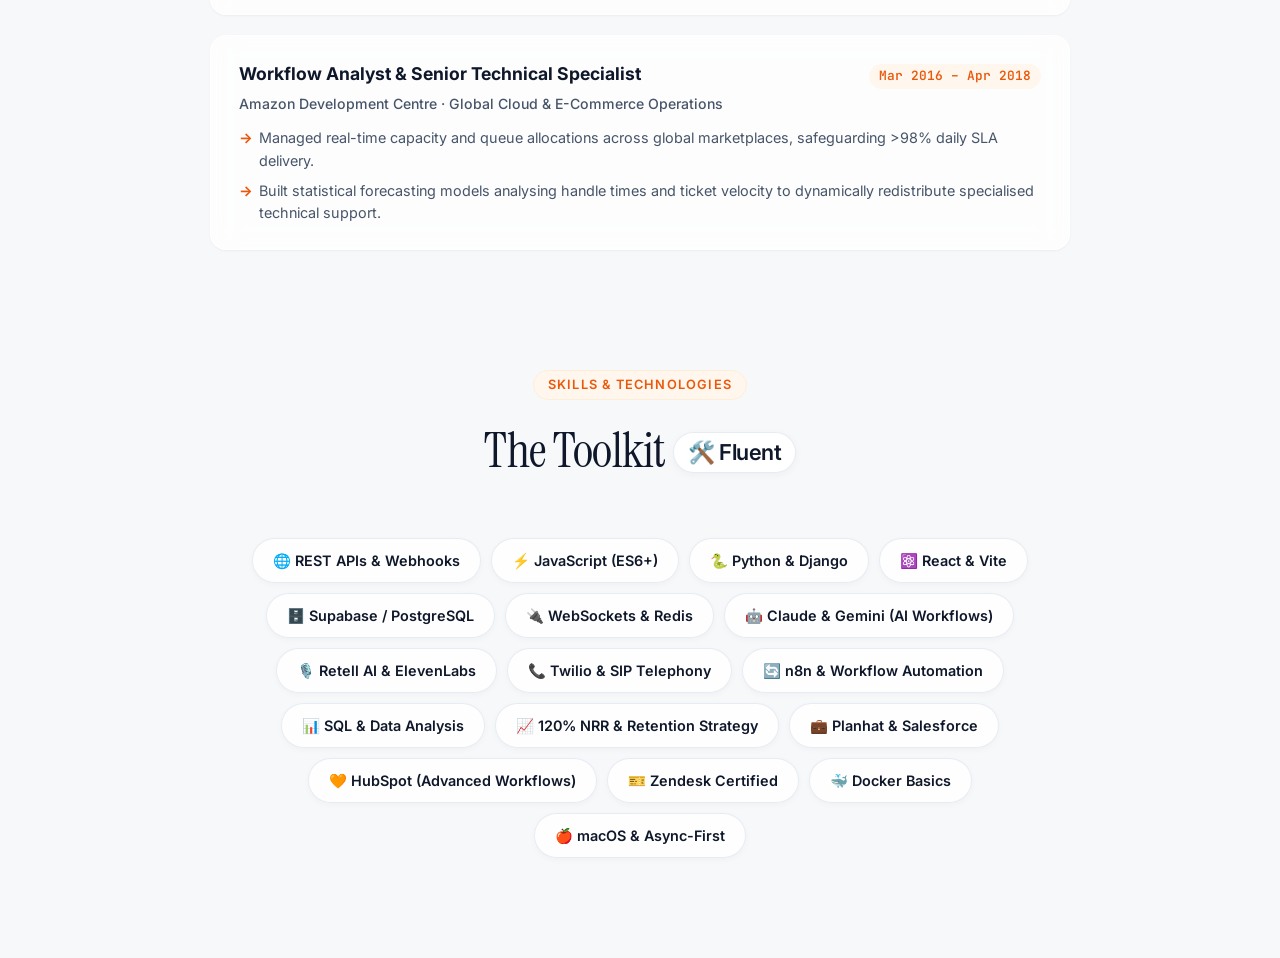
==== commit 6c150af2: "feat: update profile portrait and temporarily hide testimonials section" ====
--- a/index.html
+++ b/index.html
@@ -73,7 +73,7 @@
 
         <!-- Portrait Container -->
         <div class="portrait-container">
-          <img src="Images/189958069_10226774351564007_5565620757300701262_n-modified.png" alt="Curtley Kennedy" class="portrait-img">
+          <img src="Images/profile-curtley.jpg" alt="Curtley Kennedy" class="portrait-img">
         </div>
       </div>
 
@@ -112,8 +112,8 @@
       </div>
     </section>
 
-    <!-- TESTIMONIALS / SOCIAL PROOF ("Their Words, Not Mine") -->
-    <section class="testimonials-section">
+    <!-- TESTIMONIALS / SOCIAL PROOF ("Their Words, Not Mine") - Hidden until real examples are added -->
+    <section class="testimonials-section" style="display: none;" aria-hidden="true">
       <div class="section-header">
         <span class="section-tag">Trusted By Enterprise Partners</span>
         <h2 class="section-title">
--- a/styles.css
+++ b/styles.css
@@ -264,6 +264,7 @@
   width: 100%;
   height: 100%;
   object-fit: cover;
+  object-position: center 15%;
   border-radius: 50%;
 }
 
